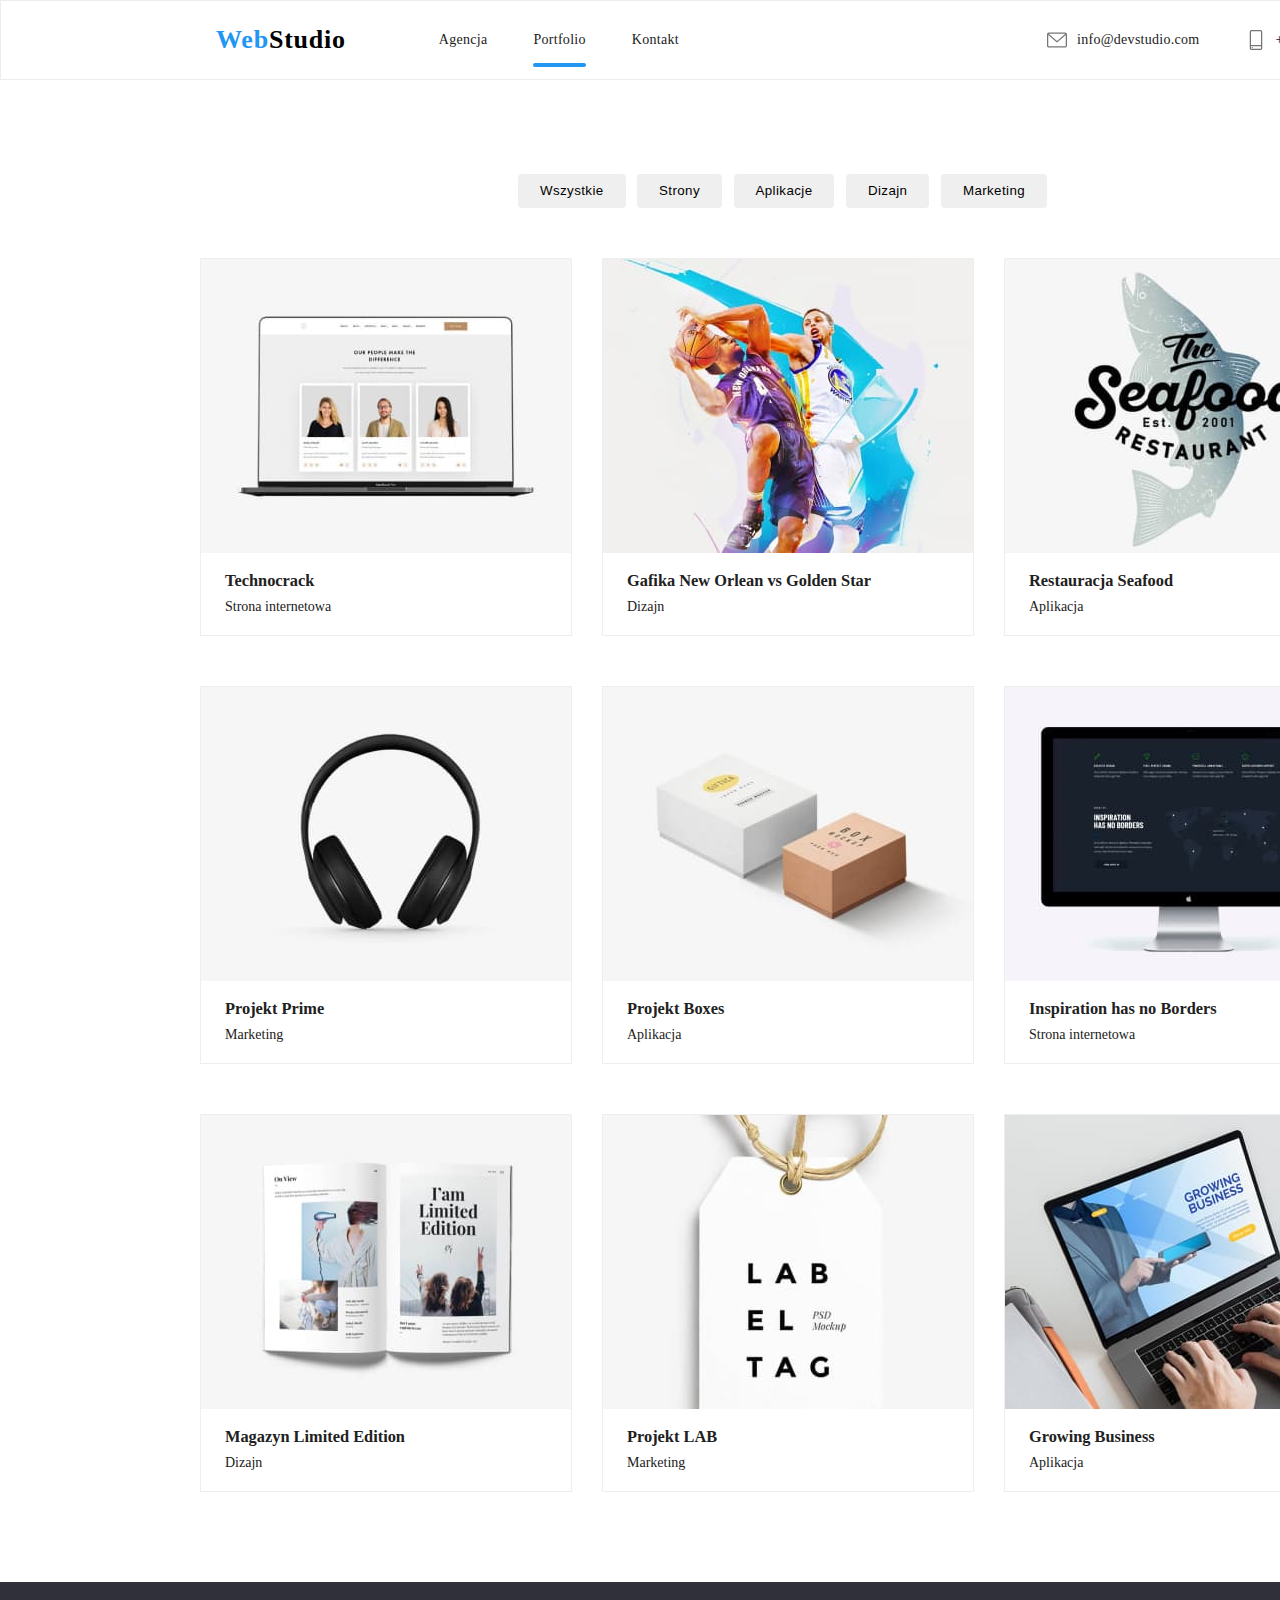
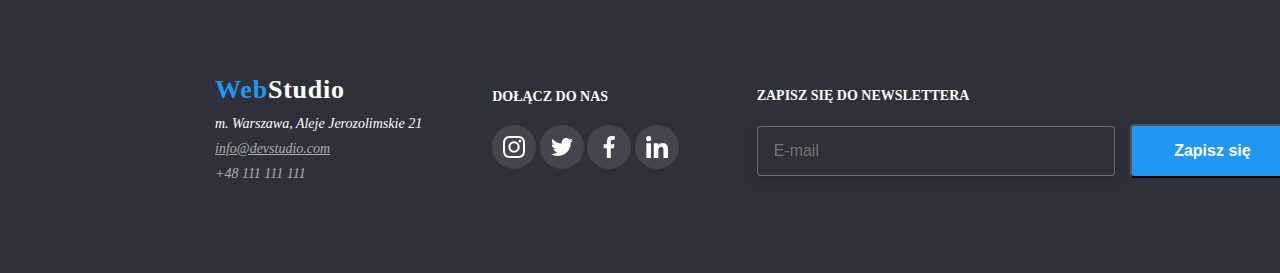
==== portfolio.html @ 3fdc0fa0 "first commit" ====
<!DOCTYPE html>
<html lang="pl">
  <head>
    <meta charset="UTF-8" />
    <meta http-equiv="X-UA-Compatible" content="IE=edge" />
    <meta name="vievport" content="width=device-width, initial-scale=1.0" />
    <title>Studio</title>
    <link rel="preconnect" href="https://fonts.googleapis.com" />
    <link rel="preconnect" href="https://fonts.gstatic.com" crossorigin />
    <link
      href="https://fonts.googleapis.com/css2?family=Raleway:wght@700&family=Roboto:wght@400;500;700;900&display=swap"
      rel="stylesheet"
    />
    <link
      rel="stylesheet"
      href="https://cdnjs.cloudflare.com/ajax/libs/modern-normalize/1.1.0/modern-normalize.min.css"
      integrity="sha512-wpPYUAdjBVSE4KJnH1VR1HeZfpl1ub8YT/NKx4PuQ5NmX2tKuGu6U/JRp5y+Y8XG2tV+wKQpNHVUX03MfMFn9Q=="
      crossorigin="anonymous"
      referrerpolicy="no-referrer"
    />
    <link rel="stylesheet" href="css/styles.css" />
  </head>

  <body>
    <header>
      <div class="navbar">
        <div class="logo-nav">
          <div class="logo-box">
            <a href="./index.html" class="top-brand-link"
              ><span class="brand-color">Web</span>Studio</a
            >
          </div>

          <nav class="nav-link-box">
            <a class="top-link" href="./index.html">Agencja</a>
            <a class="top-link active" href="./portfolio.html">Portfolio</a>
            <a class="top-link" href="./kontakt">Kontakt</a>
          </nav>
        </div>
        <div class="contact-link-box">
          <div class="container">
            <a class="top-link" href="mailto:info@devstudio.com">
              <svg class="icon-contact-link">
                <use href="./images/svg/icons.svg#icon-envelope"></use>
              </svg>
              info@devstudio.com</a
            >
          </div>
          <div>
            <a class="top-link" href="tel:0048111111111">
              <svg class="icon-contact-link">
                <use href="./images/svg/icons.svg#icon-smartphone"></use>
              </svg>
              +48 111 111 111</a
            >
          </div>
        </div>
      </div>
    </header>

    <main>
      <section class="container">
        <div class="projects-box">
          <ul class="portfolio-page-buttons">
            <li><button class="filter-btn" type="button">Wszystkie</button></li>
            <li><button class="filter-btn" type="button">Strony</button></li>
            <li><button class="filter-btn" type="button">Aplikacje</button></li>
            <li><button class="filter-btn" type="button">Dizajn</button></li>
            <li><button class="filter-btn" type="button">Marketing</button></li>
          </ul>

          <div class="line-of-projects">
            <div class="project-block">
              <img
                alt="picture-of-a-laptop"
                width="370"
                height="294"
                src="images/portfolio/img(1).jpg"
              />
              <div class="comment">
                <h3 style="padding-left: 24px">Technocrack</h3>
                <p class="pbt">Strona internetowa</p>
              </div>
              <div class="overlay">
                <p>
                  Technocrack jest popularną platformą wykorzystywaną do
                  rozpowszechniania koronawirusa. Firmy wykorzystują tę
                  platformę do celów szpiegowskich i ataków na niezabezpieczone
                  serwery konkurencji
                </p>
              </div>
            </div>

            <div class="project-block">
              <img
                alt="picture-of-a-basketball-players"
                width="370"
                height="294"
                src="images/portfolio/img(2).jpg"
              />
              <div class="comment">
                <h3 style="padding-left: 24px">
                  Gafika New Orlean vs Golden Star
                </h3>
                <p class="pbt">Dizajn</p>
              </div>
              <div class="overlay">
                <p>
                  Technocrack jest popularną platformą wykorzystywaną do
                  rozpowszechniania koronawirusa. Firmy wykorzystują tę
                  platformę do celów szpiegowskich i ataków na niezabezpieczone
                  serwery konkurencji
                </p>
              </div>
            </div>

            <div class="project-block">
              <img
                alt="logo-of-the-seafood-restaurant"
                width="370"
                height="294"
                src="images/portfolio/img(3).jpg"
              />
              <div class="comment">
                <h3 style="padding-left: 24px">Restauracja Seafood</h3>
                <p class="pbt">Aplikacja</p>
              </div>

              <div class="overlay">
                <p>
                  Technocrack jest popularną platformą wykorzystywaną do
                  rozpowszechniania koronawirusa. Firmy wykorzystują tę
                  platformę do celów szpiegowskich i ataków na niezabezpieczone
                  serwery konkurencji
                </p>
              </div>
            </div>
          </div>

          <div class="line-of-projects">
            <div class="project-block">
              <img
                alt="black-headphones"
                width="370"
                height="294"
                src="images/portfolio/img(4).jpg"
              />
              <div class="comment">
                <h3 style="padding-left: 24px">Projekt Prime</h3>
                <p class="pbt">Marketing</p>
              </div>

              <div class="overlay">
                <p>
                  Technocrack jest popularną platformą wykorzystywaną do
                  rozpowszechniania koronawirusa. Firmy wykorzystują tę
                  platformę do celów szpiegowskich i ataków na niezabezpieczone
                  serwery konkurencji
                </p>
              </div>
            </div>

            <div class="project-block">
              <img
                alt="two-boxes"
                width="370"
                height="294"
                src="images/portfolio/img(5).jpg"
              />
              <div class="comment">
                <h3 style="padding-left: 24px">Projekt Boxes</h3>
                <p class="pbt">Aplikacja</p>
              </div>

              <div class="overlay">
                <p>
                  Technocrack jest popularną platformą wykorzystywaną do
                  rozpowszechniania koronawirusa. Firmy wykorzystują tę
                  platformę do celów szpiegowskich i ataków na niezabezpieczone
                  serwery konkurencji
                </p>
              </div>
            </div>

            <div class="project-block">
              <img
                alt="Apple-monitor"
                width="370"
                height="294"
                src="images/portfolio/img(6).jpg"
              />
              <div class="comment">
                <h3 style="padding-left: 24px">Inspiration has no Borders</h3>
                <p class="pbt">Strona internetowa</p>
              </div>

              <div class="overlay">
                <p>
                  Technocrack jest popularną platformą wykorzystywaną do
                  rozpowszechniania koronawirusa. Firmy wykorzystują tę
                  platformę do celów szpiegowskich i ataków na niezabezpieczone
                  serwery konkurencji
                </p>
              </div>
            </div>
          </div>

          <div class="line-of-projects">
            <div class="project-block">
              <img
                alt="opened-book"
                width="370"
                height="294"
                src="images/portfolio/img(7).jpg"
              />
              <div class="comment">
                <h3 style="padding-left: 24px">Magazyn Limited Edition</h3>
                <p class="pbt">Dizajn</p>
              </div>
              <div class="overlay">
                <p>
                  Technocrack jest popularną platformą wykorzystywaną do
                  rozpowszechniania koronawirusa. Firmy wykorzystują tę
                  platformę do celów szpiegowskich i ataków na niezabezpieczone
                  serwery konkurencji
                </p>
              </div>
            </div>
            <div class="project-block">
              <img
                alt="two-boxes"
                width="370"
                height="294"
                src="images/portfolio/img(8).jpg"
              />
              <div class="comment">
                <h3 style="padding-left: 24px">Projekt LAB</h3>
                <p class="pbt">Marketing</p>
              </div>
              <div class="overlay">
                <p>
                  Technocrack jest popularną platformą wykorzystywaną do
                  rozpowszechniania koronawirusa. Firmy wykorzystują tę
                  platformę do celów szpiegowskich i ataków na niezabezpieczone
                  serwery konkurencji
                </p>
              </div>
            </div>
            <div class="project-block">
              <img
                alt="Apple-monitor"
                width="370"
                height="294"
                src="images/portfolio/img(9).jpg"
              />
              <div class="comment">
                <h3 style="padding-left: 24px">Growing Business</h3>
                <p class="pbt">Aplikacja</p>
              </div>
              <div class="overlay">
                <p>
                  Technocrack jest popularną platformą wykorzystywaną do
                  rozpowszechniania koronawirusa. Firmy wykorzystują tę
                  platformę do celów szpiegowskich i ataków na niezabezpieczone
                  serwery konkurencji
                </p>
              </div>
            </div>
          </div>
        </div>
      </section>
    </main>

    <footer class="little-black-box">
      <div class="bottom-things">
        <a href="./index.html" class="bottom-brand-link"
          ><span class="brand-color">Web</span>Studio</a
        >
        <address>
          <p style="color: #ffffff">m. Warszawa, Aleje Jerozolimskie 21</p>
          <p>
            <a
              class="bottom-link"
              style="text-decoration: underline"
              href="mailto:info@devstudio.com"
              >info@devstudio.com</a
            >
          </p>
          <p>
            <a class="bottom-link" href="tel:0048111111111">+48 111 111 111</a>
          </p>
        </address>
      </div>
      <div class="join-us">
        <h4 class="join-us-title">dołącz do nas</h4>
        <ul>
          <li>
            <div class="icon-social-media-footer">
              <svg class="svg-social-media" height="44px" width="44px">
                <use href="./images/svg/icons.svg#icon-instagram-2"></use>
              </svg>
            </div>
          </li>
          <li>
            <div class="icon-social-media-footer">
              <svg class="svg-social-media" height="44px" width="44px">
                <use href="./images/svg/icons.svg#icon-twitter-1"></use>
              </svg>
            </div>
          </li>
          <li>
            <div class="icon-social-media-footer">
              <svg class="svg-social-media" height="44px" width="44px">
                <use href="./images/svg/icons.svg#icon-facebook-1"></use>
              </svg>
            </div>
          </li>

          <li>
            <div class="icon-social-media-footer">
              <svg class="svg-social-media" height="44px" width="44px">
                <use href="./images/svg/icons.svg#icon-linkedin-1"></use>
              </svg>
            </div>
          </li>
        </ul>
      </div>

      <div class="newsletter">
        <p><b>zapisz się do newslettera</b></p>
        <form name="sign-to-newsletter" autocomplete="on" novalidate>
          <label>
            <input
              class="newsletter-email"
              type="email"
              name="email"
              placeholder="E-mail"
            />
          </label>
          <button type="submit" class="newsletter-button">
            <b>Zapisz się</b>
            <svg class="icon-send" height="24px" width="24px">
              <use href="./images/svg/hw6-icons.svg#icon-send-icon"></use>
            </svg>
          </button>
        </form>
      </div>
    </footer>
  </body>
</html>
---- css/styles.css ----
:root {
  --main-font-color: #212121;
  --secondary-font-color: #757575;
  --brand-color: #2196f3;
  --logo-black-font-color: #000000;
  --logo-white-font-color: #ffffff;
  --black-box-color: #2f303a;
  --our-crew-background: #f5f4fa;
  --focus-color: palevioletred;
  --footer-contact-link-color: #ffffff99;
  --navbar-border-color: #ececec;
  --icon-color: #afb1b8;
}

* {
  box-sizing: border-box;
  margin: 0px;
  padding: 0px;
}

body {
  color: var(--main-font-color);

  font-size: 14px;
  line-height: 16px;
  min-height: 100%;
  width: 1600px;
  margin: 0 auto;
}

.container {
  margin: 0px auto;
  max-width: 1200px;
}

ul {
  list-style-type: none;
}

h1 {
  text-transform: uppercase;
  letter-spacing: 0.06em;
  text-align: center;
  font-weight: 900;
  font-size: 44px;
  line-height: 1.75em;
  color: var(--logo-white-font-color);
}

h2 {
  text-align: center;
  font-size: 36px;
  padding-top: 94px;
  padding-bottom: 50px;
  margin: 0px;
}
h3 {
  text-align: left;
  padding-bottom: 10px;
  text-decoration: solid;
  padding-top: 20px;
}
h4 {
  margin-top: 30px;
  margin-bottom: 10px;
  text-decoration: solid;
}

/*navbar and links start*/

.navbar {
  display: flex;
  flex-direction: row;
  justify-content: space-between;

  align-items: center;
  height: 80px;
  border: 1px solid var(--navbar-border-color);
  margin: 0;
}

.contact-link-box {
  display: flex;
  padding: 0px 227px;
  column-gap: 46px;
  font-weight: 500;
  letter-spacing: 0.02em;
}
.contact-link-box a {
  display: flex;
  align-items: center;
  color: var(--main-font-color);
}
.icon-contact-link {
  display: inline-flex;
  flex-direction: row;
  margin-right: 10px;
  height: 30px;
  width: 20px;
}

.nav-link-box {
  display: flex;
  flex-direction: row;
  align-items: flex-end;
  column-gap: 46px;
  font-weight: 500;
  letter-spacing: 0.02em;
  margin: 0;
  padding-left: 93px;
}

.nav-link-box > .active::after {
  position: absolute;
  content: "";
  display: block;
  width: 53px;
  height: 4px;
  border-radius: 4px;
  background-color: var(--brand-color);
  margin-top: 31px;
  margin-bottom: 0;
}

.nav-link-box a {
  color: var(--main-font-color);
}

.top-brand-link {
  font-weight: 700;
  font-size: 26px;
  line-height: 2em;
  letter-spacing: 0.03em;
  color: var(--logo-black-font-color);
}
.bottom-brand-link {
  text-decoration: none;
  font-weight: 700;
  font-size: 26px;
  line-height: 2em;
  letter-spacing: 0.03em;
  color: var(--logo-white-font-color);
}

.top-link {
  text-decoration: none;

  transition-property: color;
  transition-duration: 250ms;
  transition-timing-function: cubic-bezier(0.4, 0, 0.2, 1);
  transition-delay: 0;
}
a.top-link:hover {
  color: var(--brand-color);
}
a.top-link:hover .icon-contact-link {
  color: var(--brand-color);
  --color5: var(--brand-color);
  --color2: var(--brand-color);
}
a.top-link:active {
  color: var(--brand-color);
}
a.top-link:focus {
  color: var(--focus-color);
}

.brand-color {
  color: var(--brand-color);
}

.logo-box a {
  display: flex;
  align-items: center;
  text-decoration: none;
  padding-left: 215px;
}

.logo-nav {
  display: flex;
  flex-direction: row;
  align-items: center;
}

.navbar .nav-link-box a {
  display: flex;
  flex-direction: row;
  text-decoration: none;
}

/*navbar and links end*/

/*logo start*/

/*Main start */

.big-black-box {
  display: flex;
  flex-direction: column;
  align-items: center;
  margin: 0 auto;
  background: var(--black-box-color);
  padding: 200px 452px 200px 452px;
  row-gap: 40px;

  background-image: linear-gradient(
      to bottom,
      rgba(47, 48, 58, 0.4),
      rgba(47, 48, 58, 0.4)
    ),
    url("../images/main-page/backgroud-picture.jpg");
  background-repeat: no-repeat;
  background-position: center;
  background-size: cover;
  width: 100%;
}

.bigest-text {
  display: flex;
  justify-content: center;

  flex-wrap: wrap-reverse;
}

.studio-button {
  padding: 10px 41px 10px 42px;
  letter-spacing: 0.06em;
  border-radius: 4px;
  border: none;
  font-size: 16px;
  line-height: 1.87em;
  background-color: var(--brand-color);
  color: var(--logo-white-font-color);
  cursor: pointer;
}

/*button end*/

/*our-strengths start*/

.our-strengths {
  display: flex;
  flex-direction: column;
  padding: 94px 215px 94px 215px;
  padding-bottom: 0px;
  margin: 0 auto;
  line-height: 1.5em;
  letter-spacing: 0.03em;
  text-decoration: none;
  color: var(--secondary-font-color);
}

.list-of-rectangles {
  display: flex;
  padding: 0px;
  justify-content: space-around;
  align-items: center;
  column-gap: 30px;
}
.rectangle-1 {
  height: 120px;
  width: 270px;
  background-color: var(--our-crew-background);
  display: flex;
  justify-content: center;
  align-items: center;
}
.rectangle-2 {
  height: 120px;
  width: 270px;
  background-color: var(--our-crew-background);
  display: flex;
  justify-content: center;
  align-items: center;
}
.rectangle-3 {
  height: 120px;
  width: 270px;
  background-color: var(--our-crew-background);
  display: flex;
  justify-content: center;
  align-items: center;
}
.rectangle-4 {
  height: 120px;
  width: 270px;
  background-color: var(--our-crew-background);
  display: flex;
  justify-content: center;
  align-items: center;
}

.icon-our-strengths {
  display: inline-flex;
  flex-direction: row;
  justify-content: center;
  align-items: center;
  height: 70px;
  width: 70px;
}

.notes {
  display: inline-block;
}
.list-of-notes {
  display: flex;
  justify-content: center;
  column-gap: 30px;
  padding-left: 0;
}

/*our-strengths start*/

/*workscope start*/

.workscope {
  display: flex;
  flex-direction: column;
  width: 1200px;
  margin: 0 auto;
}
.list-of-activities {
  display: flex;
  flex-direction: row;
  column-gap: 30px;
  padding-bottom: 94px;
}

.computer-aplications {
  display: flex;
  flex-direction: column;
  justify-content: flex-end;
  width: 370px;
  height: 294px;
  background-image: url("../images/main-page/n1.jpg");
  background-repeat: no-repeat;
  background-position: center;
  background-size: cover;
  width: 100%;
}

.mobile-aplications {
  display: flex;
  flex-direction: column;
  justify-content: flex-end;
  width: 370px;
  height: 294px;
  background-image: url("../images/main-page/n2.jpg");
  background-repeat: no-repeat;
  background-position: center;
  background-size: cover;
  width: 100%;
}

.graphic-solutions {
  display: flex;
  flex-direction: column;
  justify-content: flex-end;
  width: 370px;
  height: 294px;
  background-image: url("../images/main-page/n3.jpg");
  background-repeat: no-repeat;
  background-position: center;
  background-size: cover;
  width: 100%;
}

.gradient {
  display: flex;
  flex-direction: row;
  justify-content: center;
  align-items: center;
  width: 100%;
  height: 70px;
  color: var(--logo-white-font-color);
  background-image: linear-gradient(
    to bottom,
    rgba(47, 48, 58, 0.8),
    rgba(47, 48, 58, 0.8)
  );
}
.gradient > p {
  display: flex;
  flex-direction: row;
  align-items: center;
  text-transform: uppercase;
}

/*workscope end*/

/*our strengths and workscope end*/

/*our-crew start*/

.our-crew {
  display: flex;
  flex-direction: column;
  justify-content: center;
  align-items: center;
  margin: 0 auto;
  background: var(--our-crew-background);
}
.our-crew li {
  display: inline-flex;
  list-style: none;
  align-items: center;
}

.list-of-our-crew {
  display: flex;
  flex-direction: row;
}
.oc {
  text-align: center;
  margin: 15px;
  margin-bottom: 94px;
  font-size: 16px;
  line-height: 1.37em;
  letter-spacing: 0.03em;
  background: var(--logo-white-font-color);
  box-shadow: 0px 1px 3px rgba(0, 0, 0, 0.12), 0px 1px 1px rgba(0, 0, 0, 0.14),
    0px 2px 1px rgba(0, 0, 0, 0.2);
  border-radius: 0px 0px 4px 4px;
}
.oct {
  margin-bottom: 30px;
}

.icon-social-media-crew {
  display: flex;
  align-items: center;
  cursor: pointer;
  border-radius: 50%;

  transition-property: background-color, --color1, --color3;
  transition-duration: 250ms;
  transition-timing-function: cubic-bezier(0.4, 0, 0.2, 1);
  transition-delay: 0;
}
.icon-social-media-crew:hover {
  background-color: var(--brand-color);
  --color3: var(--logo-white-font-color);
  --color1: var(--logo-white-font-color);
}

/*our-crew end*/

/*Our customers start*/

.our-customers {
  padding-bottom: 94px;
}
.customers-logos {
  display: flex;
  flex-direction: row;
  justify-content: center;
  align-items: center;
  column-gap: 30px;
}

.icon-our-customers {
  display: inline-flex;
  flex-wrap: wrap;

  border: 1px solid;
  border-radius: 4px;
  cursor: pointer;
  border-color: var(--icon-color);
  fill: var(--icon-color);

  transition-property: fill, border-color, --color1, --color2;
  transition-duration: 250ms;
  transition-timing-function: cubic-bezier(0.4, 0, 0.2, 1);
  transition-delay: 0;
}

.icon-our-customers:hover {
  fill: var(--brand-color);
  border-color: var(--brand-color);
  --color1: var(--brand-color);
  --color2: var(--brand-color);
}

/*Our customers end*/

/*footer start*/

.little-black-box {
  display: flex;
  flex-direction: row;
  justify-content: start;
  align-items: center;
  text-decoration: none;
  background: var(--black-box-color);
}
.bottom-things {
  display: flex;
  flex-direction: column;
  padding: 60px 60px;
  padding-left: 215px;
  padding-right: 70px;
}
.bottom-things p {
  padding-bottom: 9px;
}

.join-us {
  display: flex;
  flex-direction: column;
  align-items: flex-start;
  padding-top: 72px;
  padding-bottom: 100px;
  color: var(--logo-white-font-color);
  text-transform: uppercase;
}
.join-us li {
  display: inline-flex;
  flex-direction: row;
}
.join-us-title {
  padding-top: 35px;
  padding-bottom: 20px;
  margin: 0;
}
.svg-social-media {
  padding: 11px;
}

.icon-social-media-footer {
  display: flex;
  align-items: center;
  cursor: pointer;
  border-radius: 50%;
  --color1: var(--logo-white-font-color);
  --color3: var(--logo-white-font-color);
  background-color: rgba(255, 255, 255, 0.1);

  transition-property: background-color;
  transition-duration: 250ms;
  transition-timing-function: cubic-bezier(0.4, 0, 0.2, 1);
  transition-delay: 0;
}
.icon-social-media-footer:hover {
  background-color: var(--brand-color);
}

.newsletter {
  display: flex;
  flex-direction: column;
  padding-top: 72px;
  padding-bottom: 60px;
  padding-left: 78px;
  background-color: var(--black-box-color);
}

.newsletter > p {
  text-transform: uppercase;
  padding-bottom: 20px;

  color: var(--logo-white-font-color);
}

.newsletter-email {
  display: inline;
  background-color: var(--black-box-color);
  border: 1px solid rgba(255, 255, 255, 0.3);
  border-radius: 4px;
  height: 50px;
  padding-left: 16px;
  margin-right: 12px;
  width: 358px;
  font-size: 16px;
  filter: drop-shadow(0px 4px 4px rgba(0, 0, 0, 0.15));

  transition-property: border-color;
  transition-duration: 250ms;
  transition-timing-function: cubic-bezier(0.4, 0, 0.2, 1);
  transition-delay: 0;
}
.newsletter-email:hover {
  border-color: var(--brand-color);
}

.newsletter-button {
  display: inline-flex;
  align-items: center;
  justify-content: center;
  padding-left: 42px;
  background-color: var(--brand-color);
  color: var(--logo-white-font-color);
  border-radius: 4px;
  font-size: 16px;

  transition-property: box-shadow;
  transition-duration: 250ms;
  transition-timing-function: cubic-bezier(0.4, 0, 0.2, 1);
  transition-delay: 0;
}
.newsletter-button:hover {
  box-shadow: 0px 4px 4px rgba(0, 0, 0, 0.15);
  cursor: pointer;
}

.icon-send {
  margin: 13px 28px 13px 24px;
  fill: var(--logo-white-font-color);
}

a.bottom-link {
  color: var(--footer-contact-link-color);
  text-decoration: none;

  transition-property: color;
  transition-duration: 250ms;
  transition-timing-function: cubic-bezier(0.4, 0, 0.2, 1);
  transition-delay: 0;
}
a.bottom-link:hover {
  color: var(--brand-color);
}
a.bottom-link:active {
  color: var(--brand-color);
}
a.bottom-link:focus {
  color: var(--focus-color);
}

/*-------------------------------------------------------------------*/
/*only portfolio styles start*/
/*-------------------------------------------------------------------*/

/*buttons start*/

/*buttons end*/

/*projects start*/

.projects-box {
  display: flex;
  flex-direction: column;
  padding-bottom: 40px;
}
.line-of-projects {
  display: flex;
  flex-direction: row;
  column-gap: 30px;
}
.project-block {
  display: flex;
  flex-direction: column;
  align-items: flex-start;
  margin-bottom: 50px;
  border: 1px solid #eeeeee;
  position: relative;
  overflow: hidden;
  cursor: pointer;

  transition-property: transform, background-color;
  transition-duration: 250ms;
  transition-timing-function: cubic-bezier(0.4, 0, 0.2, 1);
  transition-delay: 0;
}
.project-block:hover {
  box-shadow: 0px 1px 1px rgba(0, 0, 0, 0.12), 0px 4px 4px rgba(0, 0, 0, 0.06),
    1px 4px 6px rgba(0, 0, 0, 0.16);
}

.project-block:hover .overlay {
  transform: translateY(0);
  background-color: rgba(33, 150, 243, 0.9);
}

.comment {
  width: 100%;
  height: 100%;
  z-index: 4;
  background-color: var(--logo-white-font-color);
}

.overlay {
  position: absolute;
  top: 0;
  left: 0;
  width: 100%;
  height: 100%;
  z-index: 1;

  transition-property: transform, background-color;
  transition-duration: 250ms;
  transition-timing-function: cubic-bezier(0.4, 0, 0.2, 1);
  transition-delay: 0;

  transform: translateY(100%);
}
.overlay > p {
  padding: 10px;
  font-size: 18px;
  color: var(--logo-white-font-color);
  letter-spacing: 0.03em;
  line-height: 28px;
}

.pbt {
  margin-bottom: 20px;
  padding-left: 24px;
}

.portfolio-page-buttons {
  padding-left: 310px;
}

.portfolio-page-buttons li {
  display: inline-block;
  padding-top: 94px;
  padding-bottom: 50px;
  padding-left: 8px;
  border: none;
  text-decoration: none;
  color: var(--logo-white-font-color);

  transition-property: background-color, color, border-color, box-shadow;
  transition-duration: 250ms;
  transition-timing-function: cubic-bezier(0.4, 0, 0.2, 1);
  transition-delay: 0;
}
.portfolio-page-buttons li :hover {
  background-color: var(--brand-color);
  color: var(--logo-white-font-color);
  border-color: var(--brand-color);
  border: 0px;
  box-shadow: 0px 3px 1px rgba(0, 0, 0, 0.1), 0px 1px 2px rgba(0, 0, 0, 0.08),
    0px 2px 2px rgba(0, 0, 0, 0.12);
}

.filter-btn {
  padding: 6px 22px 6px 22px;
  border: none;
  border-radius: 4px;
  text-align: center;
  line-height: 1.62em;
  letter-spacing: 0.03em;
  cursor: pointer;
}

/*projects end*/

/*-------------------------------------------------------------------*/

/* modal window start*/

.backdrop {
  position: fixed;
  left: 0;
  top: 0;
  width: 100%;
  height: 100%;
  background-color: rgba(0, 0, 0, 0.1);
}

.modal {
  position: absolute;
  top: 50%;
  left: 50%;
  transform: translate(-50%, -50%);
  width: 528px;
  min-height: 581px;

  border-radius: 4px;
  background-color: var(--logo-white-font-color);

  transition-property: box-shadow;
  transition-duration: 250ms;
  transition-timing-function: cubic-bezier(0.4, 0, 0.2, 1);
  transition-delay: 0;
}
.modal:hover {
  box-shadow: 0px 1px 3px rgba(0, 0, 0, 0.12), 0px 1px 1px rgba(0, 0, 0, 0.14),
    0px 2px 1px rgba(0, 0, 0, 0.2);
}

.close-button {
  position: absolute;
  top: 8px;
  right: 8px;
  width: 30px;
  height: 30px;
  background-color: #fff;
  fill: #000000;
  border: 1px solid rgba(0, 0, 0, 0.1);
  border-radius: 50%;
  cursor: pointer;
}

.is-hidden {
  opacity: 0;
  visibility: hidden;
  pointer-events: none;
  transform: translateX(-50%) translateY(-50%) scale(0) rotate(0deg)
    skew(40deg, 40deg);
}

.form {
  display: flex;
  flex-direction: column;
  padding-left: 40px;
}

.form-title {
  display: flex;
  align-items: center;
  justify-content: center;
  padding: 40px 40px 30px 40px;
  font-size: 20px;
  line-height: 23px;
}

.type-rubric {
  display: flex;
  flex-direction: column;
}
.type-rubric > p {
  padding-left: 40px;
  padding-bottom: 4px;
  font-size: 12px;
  line-height: 14px;
  letter-spacing: 0.01em;

  color: #757575;
}

.type-box {
  display: flex;
  flex-direction: row;
  align-items: center;
  padding-left: 15px;
  width: 448px;
  height: 40px;
  border: 1px solid rgba(33, 33, 33, 0.2);
  border-radius: 4px;
  margin-left: 40px;
  margin-bottom: 28px;

  transition-property: border-color, fill;
  transition-duration: 250ms;
  transition-timing-function: cubic-bezier(0.4, 0, 0.2, 1);
  transition-delay: 0;
}
.type-box:hover {
  border-color: var(--brand-color);
  fill: var(--brand-color);
}

.type-row {
  display: inline-flex;
  cursor: text;
  width: 100%;
  height: 100%;
  border: none;

  transition-property: border-color;
  transition-duration: 250ms;
  transition-timing-function: cubic-bezier(0.4, 0, 0.2, 1);
  transition-delay: 0;
}
.type-row :hover {
  border-color: var(--logo-white-font-color);
}
.type-row :focus {
  border-color: var(--logo-white-font-color);
}

.typ-icon {
  display: inline-flex;
  border: none;
  margin-right: 15px;
}

textarea {
  resize: none;
  height: 120px;
  width: 448px;
  padding: 12px 16px 12px 16px;
  border: 1px solid rgba(33, 33, 33, 0.2);
  border-radius: 4px;

  transition-property: border-color;
  transition-duration: 250ms;
  transition-timing-function: cubic-bezier(0.4, 0, 0.2, 1);
  transition-delay: 0;
}
textarea:hover {
  border-color: var(--brand-color);
}


.comment-box {
  display: flex;
  flex-direction: row;
  align-items: center;
  justify-content: flex-start;
  margin-left: 40px;
}

.comment-rubric {
  display: flex;
  flex-direction: column;
}

.comment-rubric > p {
  padding-left: 40px;
  padding-bottom: 4px;
  font-size: 12px;
  line-height: 14px;
  letter-spacing: 0.01em;
  color: var(--secondary-font-color);
}

.check-sign {
  position: absolute;
  top: 0;
  left: 0;
  width: 16px;
  height: 15px;
  visibility: hidden;
}

.checkbox {
  position: absolute;
  display: block;
  opacity: 0;
  cursor: pointer;
  height: 0;
  width: 0;
}

.checkbox-frame {
  position: absolute;
  display: block;
  border: 1px solid #212121;
  border-radius: 2px;
  height: 17px;
  width: 18px;
}

.checkbox:checked ~ .check-sign {
  background-color: var(--brand-color);
  fill: var(--logo-white-font-color);
  visibility: visible;
}

.law-rules {
  display: block;
  position: relative;
  cursor: pointer;
  margin-top: 25px;
  margin-left: 54px;
  margin-right: 7px;
}

.text-field {
  padding-left: 20px;
}

.law-rules > p :not(a.law-link) {
  color: var(--secondary-font-color);
}

a.law-link {
  color: #2196f3;
  text-decoration: underline;
}

.form-send-button {
  border: none;
  padding: 10px 76px 10px 76px;
  margin: 30px 164px 40px 164px;
  background-color: var(--brand-color);
  color: var(--logo-white-font-color);
  border-radius: 4px;
  font-size: 16px;
  line-height: 30px;

  transition-property: box-shadow;
  transition-duration: 250ms;
  transition-timing-function: cubic-bezier(0.4, 0, 0.2, 1);
  transition-delay: 0;
}
.form-send-button:hover {
  box-shadow: 0px 4px 4px rgba(0, 0, 0, 0.15);
  cursor: pointer;
}
/* modal window end*/

/*-------------------------------------------------------------------*/
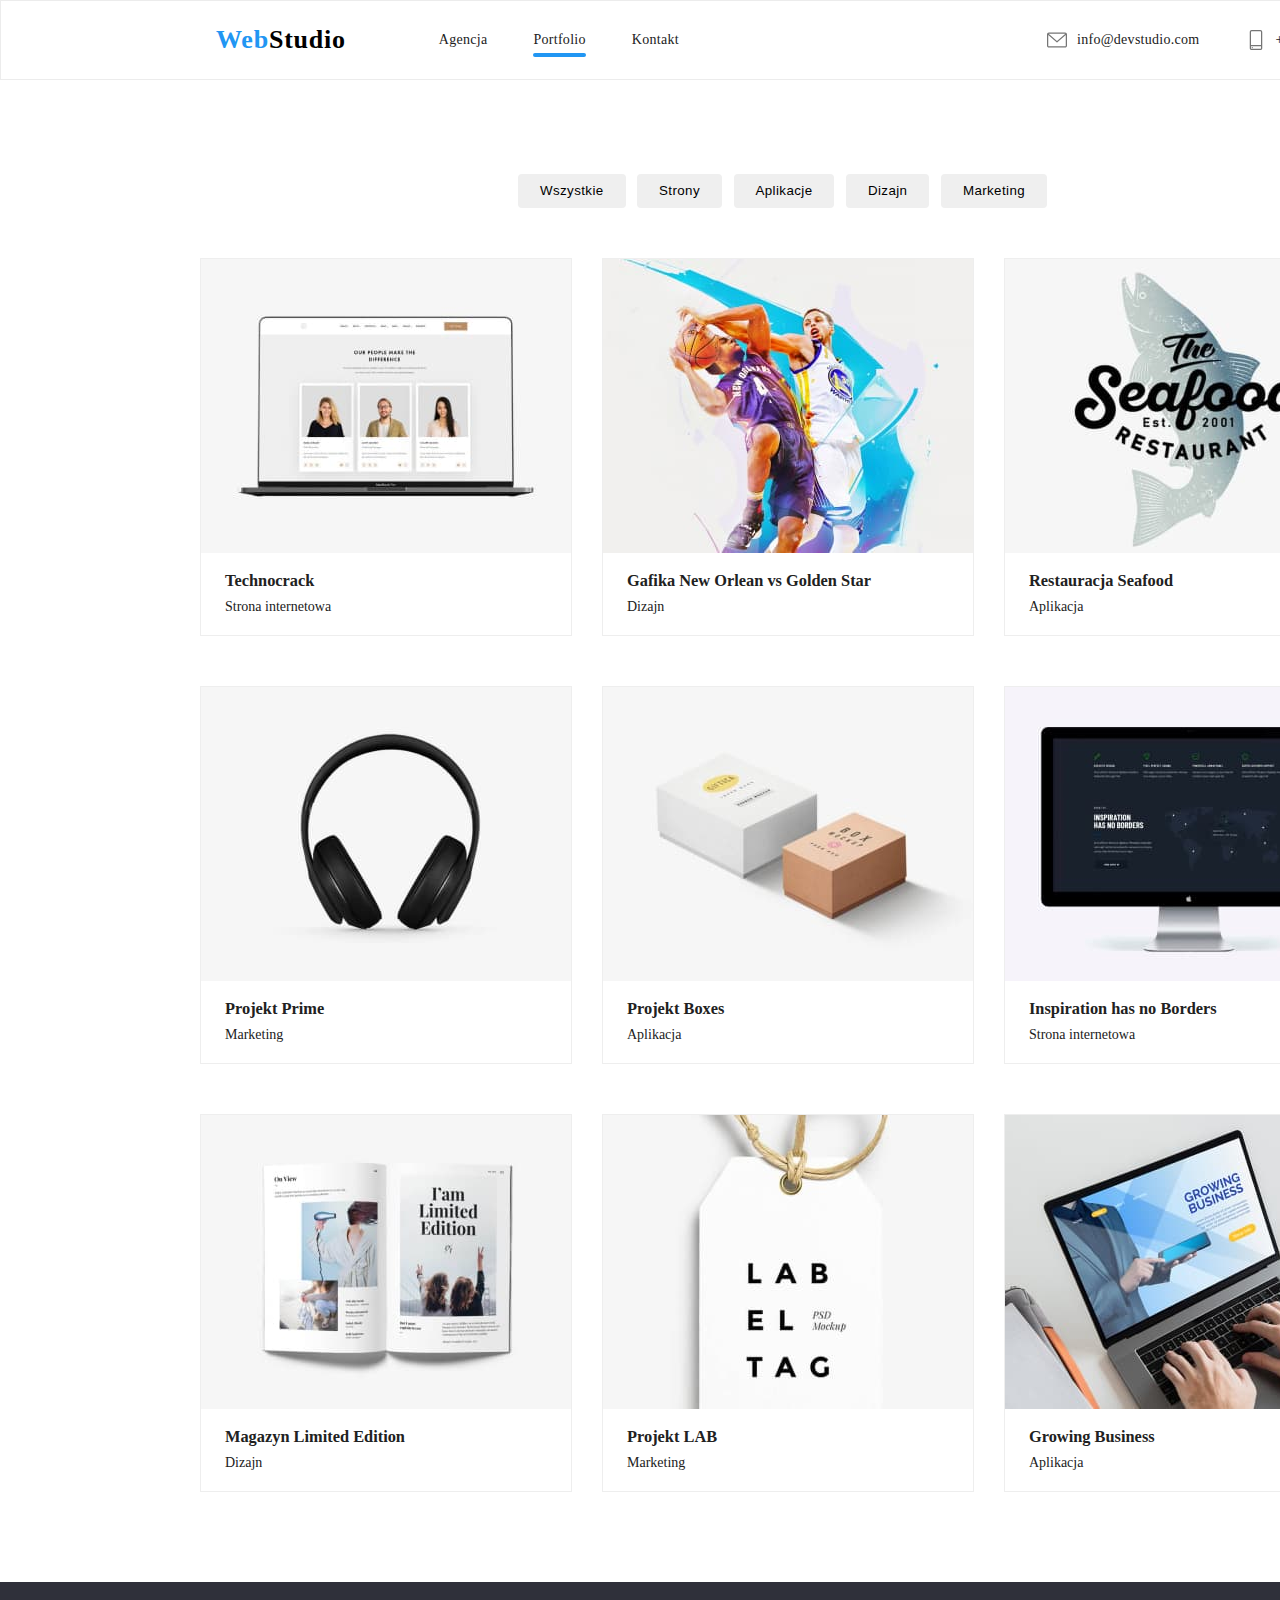
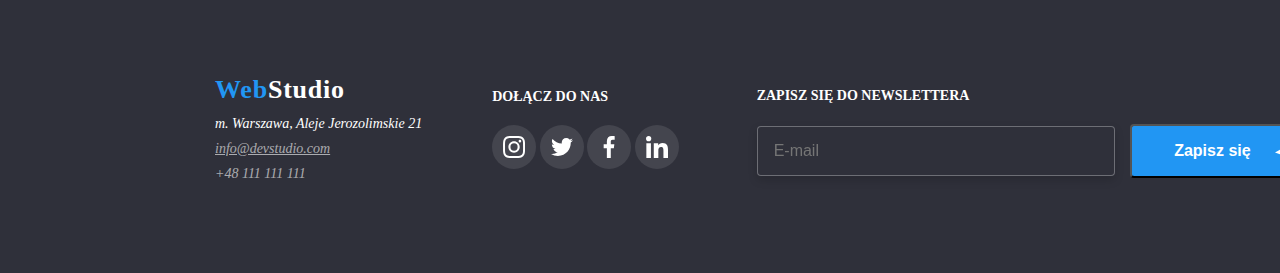
==== commit 996ebfbf: "hw7 BEM almost done" ====
--- a/portfolio.html
+++ b/portfolio.html
@@ -4,7 +4,7 @@
     <meta charset="UTF-8" />
     <meta http-equiv="X-UA-Compatible" content="IE=edge" />
     <meta name="vievport" content="width=device-width, initial-scale=1.0" />
-    <title>Studio</title>
+    <title>Portfolio</title>
     <link rel="preconnect" href="https://fonts.googleapis.com" />
     <link rel="preconnect" href="https://fonts.gstatic.com" crossorigin />
     <link
@@ -24,31 +24,31 @@
   <body>
     <header>
       <div class="navbar">
-        <div class="logo-nav">
-          <div class="logo-box">
-            <a href="./index.html" class="top-brand-link"
-              ><span class="brand-color">Web</span>Studio</a
+        <div class="navbar__box">
+          <div class="navbar__logo">
+            <a href="./index.html" class="navbar__logo-link"
+              ><span class="navbar__logo-color">Web</span>Studio</a
             >
           </div>
 
-          <nav class="nav-link-box">
-            <a class="top-link" href="./index.html">Agencja</a>
-            <a class="top-link active" href="./portfolio.html">Portfolio</a>
-            <a class="top-link" href="./kontakt">Kontakt</a>
+          <nav class="navbar__nav-links">
+            <a class="navbar__top-link" href="./index.html">Agencja</a>
+            <a class="navbar__top-link active" href="./portfolio.html">Portfolio</a>
+            <a class="navbar__top-link" href="./kontakt">Kontakt</a>
           </nav>
         </div>
-        <div class="contact-link-box">
-          <div class="container">
-            <a class="top-link" href="mailto:info@devstudio.com">
-              <svg class="icon-contact-link">
+        <div class="navbar__contact">
+          <div>
+            <a class="navbar__top-link" href="mailto:info@devstudio.com">
+              <svg class="navbar__icon-contact-link">
                 <use href="./images/svg/icons.svg#icon-envelope"></use>
               </svg>
               info@devstudio.com</a
             >
           </div>
           <div>
-            <a class="top-link" href="tel:0048111111111">
-              <svg class="icon-contact-link">
+            <a class="navbar__top-link" href="tel:0048111111111">
+              <svg class="navbar__icon-contact-link">
                 <use href="./images/svg/icons.svg#icon-smartphone"></use>
               </svg>
               +48 111 111 111</a
@@ -271,54 +271,54 @@
       </section>
     </main>
 
-    <footer class="little-black-box">
-      <div class="bottom-things">
-        <a href="./index.html" class="bottom-brand-link"
-          ><span class="brand-color">Web</span>Studio</a
+    <footer class="foot">
+      <div class="foot__bottom-things">
+        <a href="./index.html" class="foot__brand-link"
+          ><span class="navbar__logo-color">Web</span>Studio</a
         >
         <address>
           <p style="color: #ffffff">m. Warszawa, Aleje Jerozolimskie 21</p>
           <p>
             <a
-              class="bottom-link"
+              class="foot__bottom-link"
               style="text-decoration: underline"
               href="mailto:info@devstudio.com"
               >info@devstudio.com</a
             >
           </p>
           <p>
-            <a class="bottom-link" href="tel:0048111111111">+48 111 111 111</a>
+            <a class="foot__bottom-link" href="tel:0048111111111">+48 111 111 111</a>
           </p>
         </address>
       </div>
-      <div class="join-us">
-        <h4 class="join-us-title">dołącz do nas</h4>
+      <div class="foot__join-us">
+        <h4 class="foot__join-us-title">dołącz do nas</h4>
         <ul>
           <li>
-            <div class="icon-social-media-footer">
-              <svg class="svg-social-media" height="44px" width="44px">
+            <div class="foot__footer-icons">
+              <svg class="foot__svg-media" height="44px" width="44px">
                 <use href="./images/svg/icons.svg#icon-instagram-2"></use>
               </svg>
             </div>
           </li>
           <li>
-            <div class="icon-social-media-footer">
-              <svg class="svg-social-media" height="44px" width="44px">
+            <div class="foot__footer-icons">
+              <svg class="foot__svg-media" height="44px" width="44px">
                 <use href="./images/svg/icons.svg#icon-twitter-1"></use>
               </svg>
             </div>
           </li>
           <li>
-            <div class="icon-social-media-footer">
-              <svg class="svg-social-media" height="44px" width="44px">
+            <div class="foot__footer-icons">
+              <svg class="foot__svg-media" height="44px" width="44px">
                 <use href="./images/svg/icons.svg#icon-facebook-1"></use>
               </svg>
             </div>
           </li>
 
           <li>
-            <div class="icon-social-media-footer">
-              <svg class="svg-social-media" height="44px" width="44px">
+            <div class="foot__footer-icons">
+              <svg class="foot__svg-media" height="44px" width="44px">
                 <use href="./images/svg/icons.svg#icon-linkedin-1"></use>
               </svg>
             </div>
@@ -326,21 +326,21 @@
         </ul>
       </div>
 
-      <div class="newsletter">
+      <div class="foot__newsletter">
         <p><b>zapisz się do newslettera</b></p>
         <form name="sign-to-newsletter" autocomplete="on" novalidate>
           <label>
             <input
-              class="newsletter-email"
+              class="foot__newsletter-email"
               type="email"
               name="email"
               placeholder="E-mail"
             />
           </label>
-          <button type="submit" class="newsletter-button">
+          <button type="submit" class="foot__newsletter-button">
             <b>Zapisz się</b>
-            <svg class="icon-send" height="24px" width="24px">
-              <use href="./images/svg/hw6-icons.svg#icon-send-icon"></use>
+            <svg class="foot__icon-send" height="24px" width="24px">
+              <use href="./images/svg/icons.svg#icon-icon-send"></use>
             </svg>
           </button>
         </form>
--- a/css/styles.css
+++ b/css/styles.css
@@ -79,19 +79,19 @@
   margin: 0;
 }
 
-.contact-link-box {
+.navbar__contact {
   display: flex;
   padding: 0px 227px;
   column-gap: 46px;
   font-weight: 500;
   letter-spacing: 0.02em;
 }
-.contact-link-box a {
+.navbar__contact a {
   display: flex;
   align-items: center;
   color: var(--main-font-color);
 }
-.icon-contact-link {
+.navbar__icon-contact-link {
   display: inline-flex;
   flex-direction: row;
   margin-right: 10px;
@@ -99,7 +99,7 @@
   width: 20px;
 }
 
-.nav-link-box {
+.navbar__nav-links {
   display: flex;
   flex-direction: row;
   align-items: flex-end;
@@ -110,7 +110,7 @@
   padding-left: 93px;
 }
 
-.nav-link-box > .active::after {
+.navbar__nav-links > .active::after {
   position: absolute;
   content: "";
   display: block;
@@ -118,75 +118,65 @@
   height: 4px;
   border-radius: 4px;
   background-color: var(--brand-color);
-  margin-top: 31px;
+  margin-top: 5px;
   margin-bottom: 0;
 }
 
-.nav-link-box a {
+.navbar__nav-links a {
   color: var(--main-font-color);
 }
 
-.top-brand-link {
+/*top-brand-link*/
+.navbar__logo-link {
+  text-decoration: none;
   font-weight: 700;
   font-size: 26px;
   line-height: 2em;
   letter-spacing: 0.03em;
   color: var(--logo-black-font-color);
 }
-.bottom-brand-link {
+
+
+.navbar__top-link {
   text-decoration: none;
-  font-weight: 700;
-  font-size: 26px;
-  line-height: 2em;
-  letter-spacing: 0.03em;
-  color: var(--logo-white-font-color);
-}
-
-.top-link {
-  text-decoration: none;
 
   transition-property: color;
   transition-duration: 250ms;
   transition-timing-function: cubic-bezier(0.4, 0, 0.2, 1);
   transition-delay: 0;
 }
-a.top-link:hover {
+a.navbar__top-link:hover {
   color: var(--brand-color);
 }
-a.top-link:hover .icon-contact-link {
+a.navbar__top-link:hover .navbar__icon-contact-link {
   color: var(--brand-color);
   --color5: var(--brand-color);
   --color2: var(--brand-color);
 }
-a.top-link:active {
+a.navbar__top-link:active {
   color: var(--brand-color);
 }
-a.top-link:focus {
+a.navbar__top-link:focus {
   color: var(--focus-color);
 }
 
-.brand-color {
+.navbar__logo-color {
   color: var(--brand-color);
 }
 
-.logo-box a {
+.navbar__logo a {
   display: flex;
   align-items: center;
   text-decoration: none;
   padding-left: 215px;
 }
 
-.logo-nav {
-  display: flex;
-  flex-direction: row;
-  align-items: center;
-}
-
-.navbar .nav-link-box a {
-  display: flex;
-  flex-direction: row;
-  text-decoration: none;
-}
+.navbar__box {
+  display: flex;
+  flex-direction: row;
+  align-items: center;
+}
+
 
 /*navbar and links end*/
 
@@ -194,7 +184,7 @@
 
 /*Main start */
 
-.big-black-box {
+.heading {
   display: flex;
   flex-direction: column;
   align-items: center;
@@ -215,14 +205,14 @@
   width: 100%;
 }
 
-.bigest-text {
+.heading__text {
   display: flex;
   justify-content: center;
 
   flex-wrap: wrap-reverse;
 }
 
-.studio-button {
+.heading__button {
   padding: 10px 41px 10px 42px;
   letter-spacing: 0.06em;
   border-radius: 4px;
@@ -238,7 +228,7 @@
 
 /*our-strengths start*/
 
-.our-strengths {
+.advanteges {
   display: flex;
   flex-direction: column;
   padding: 94px 215px 94px 215px;
@@ -250,14 +240,14 @@
   color: var(--secondary-font-color);
 }
 
-.list-of-rectangles {
+.advanteges__svg-list {
   display: flex;
   padding: 0px;
   justify-content: space-around;
   align-items: center;
   column-gap: 30px;
 }
-.rectangle-1 {
+.advanteges__icon1 {
   height: 120px;
   width: 270px;
   background-color: var(--our-crew-background);
@@ -265,7 +255,7 @@
   justify-content: center;
   align-items: center;
 }
-.rectangle-2 {
+.advanteges__icon2 {
   height: 120px;
   width: 270px;
   background-color: var(--our-crew-background);
@@ -273,7 +263,7 @@
   justify-content: center;
   align-items: center;
 }
-.rectangle-3 {
+.advanteges__icon3 {
   height: 120px;
   width: 270px;
   background-color: var(--our-crew-background);
@@ -281,7 +271,7 @@
   justify-content: center;
   align-items: center;
 }
-.rectangle-4 {
+.advanteges__icon4 {
   height: 120px;
   width: 270px;
   background-color: var(--our-crew-background);
@@ -290,7 +280,7 @@
   align-items: center;
 }
 
-.icon-our-strengths {
+.advanteges__svg                       {
   display: inline-flex;
   flex-direction: row;
   justify-content: center;
@@ -319,14 +309,14 @@
   width: 1200px;
   margin: 0 auto;
 }
-.list-of-activities {
+.workscope__list {
   display: flex;
   flex-direction: row;
   column-gap: 30px;
   padding-bottom: 94px;
 }
 
-.computer-aplications {
+.workscope__computers {
   display: flex;
   flex-direction: column;
   justify-content: flex-end;
@@ -339,7 +329,7 @@
   width: 100%;
 }
 
-.mobile-aplications {
+.workscope__mobile {
   display: flex;
   flex-direction: column;
   justify-content: flex-end;
@@ -352,7 +342,7 @@
   width: 100%;
 }
 
-.graphic-solutions {
+.workscope__graphic {
   display: flex;
   flex-direction: column;
   justify-content: flex-end;
@@ -365,7 +355,7 @@
   width: 100%;
 }
 
-.gradient {
+.workscope__gradient {
   display: flex;
   flex-direction: row;
   justify-content: center;
@@ -379,7 +369,7 @@
     rgba(47, 48, 58, 0.8)
   );
 }
-.gradient > p {
+.workscope__gradient > p {
   display: flex;
   flex-direction: row;
   align-items: center;
@@ -392,7 +382,7 @@
 
 /*our-crew start*/
 
-.our-crew {
+.crew {
   display: flex;
   flex-direction: column;
   justify-content: center;
@@ -400,17 +390,17 @@
   margin: 0 auto;
   background: var(--our-crew-background);
 }
-.our-crew li {
+.crew li {
   display: inline-flex;
   list-style: none;
   align-items: center;
 }
 
-.list-of-our-crew {
-  display: flex;
-  flex-direction: row;
-}
-.oc {
+.crew__list {
+  display: flex;
+  flex-direction: row;
+}
+.crew__card {
   text-align: center;
   margin: 15px;
   margin-bottom: 94px;
@@ -422,11 +412,11 @@
     0px 2px 1px rgba(0, 0, 0, 0.2);
   border-radius: 0px 0px 4px 4px;
 }
-.oct {
+.crew__card-note {
   margin-bottom: 30px;
 }
 
-.icon-social-media-crew {
+.crew__icons-media {
   display: flex;
   align-items: center;
   cursor: pointer;
@@ -437,20 +427,24 @@
   transition-timing-function: cubic-bezier(0.4, 0, 0.2, 1);
   transition-delay: 0;
 }
-.icon-social-media-crew:hover {
+.crew__icons-media:hover {
   background-color: var(--brand-color);
   --color3: var(--logo-white-font-color);
   --color1: var(--logo-white-font-color);
 }
 
+.crew__svg-media {
+  padding: 11px;
+}
+
 /*our-crew end*/
 
 /*Our customers start*/
 
-.our-customers {
+.clients {
   padding-bottom: 94px;
 }
-.customers-logos {
+.clients__logos {
   display: flex;
   flex-direction: row;
   justify-content: center;
@@ -458,7 +452,7 @@
   column-gap: 30px;
 }
 
-.icon-our-customers {
+.clients__icons {
   display: inline-flex;
   flex-wrap: wrap;
 
@@ -474,7 +468,7 @@
   transition-delay: 0;
 }
 
-.icon-our-customers:hover {
+.clients__icons:hover {
   fill: var(--brand-color);
   border-color: var(--brand-color);
   --color1: var(--brand-color);
@@ -485,7 +479,7 @@
 
 /*footer start*/
 
-.little-black-box {
+.foot {
   display: flex;
   flex-direction: row;
   justify-content: start;
@@ -493,18 +487,47 @@
   text-decoration: none;
   background: var(--black-box-color);
 }
-.bottom-things {
+.foot__bottom-things {
   display: flex;
   flex-direction: column;
   padding: 60px 60px;
   padding-left: 215px;
   padding-right: 70px;
 }
-.bottom-things p {
+.foot__bottom-things p {
   padding-bottom: 9px;
 }
 
-.join-us {
+.foot__brand-link {
+  text-decoration: none;
+  font-weight: 700;
+  font-size: 26px;
+  line-height: 2em;
+  letter-spacing: 0.03em;
+  color: var(--logo-white-font-color);
+}
+
+a.foot__bottom-link {
+  color: var(--footer-contact-link-color);
+  text-decoration: none;
+
+  transition-property: color;
+  transition-duration: 250ms;
+  transition-timing-function: cubic-bezier(0.4, 0, 0.2, 1);
+  transition-delay: 0;
+}
+a.foot__bottom-link:hover {
+  color: var(--brand-color);
+}
+a.foot__bottom-link:active {
+  color: var(--brand-color);
+}
+a.foot__bottom-link:focus {
+  color: var(--focus-color);
+}
+
+
+.foot__join-us {
   display: flex;
   flex-direction: column;
   align-items: flex-start;
@@ -513,20 +536,22 @@
   color: var(--logo-white-font-color);
   text-transform: uppercase;
 }
-.join-us li {
+.foot__join-us li {
   display: inline-flex;
   flex-direction: row;
 }
-.join-us-title {
+.foot__join-us-title {
   padding-top: 35px;
   padding-bottom: 20px;
   margin: 0;
 }
-.svg-social-media {
+.foot__svg-media {
   padding: 11px;
 }
 
-.icon-social-media-footer {
+
+
+.foot__footer-icons {
   display: flex;
   align-items: center;
   cursor: pointer;
@@ -540,11 +565,11 @@
   transition-timing-function: cubic-bezier(0.4, 0, 0.2, 1);
   transition-delay: 0;
 }
-.icon-social-media-footer:hover {
+.foot__footer-icons:hover {
   background-color: var(--brand-color);
 }
 
-.newsletter {
+.foot__newsletter {
   display: flex;
   flex-direction: column;
   padding-top: 72px;
@@ -553,14 +578,14 @@
   background-color: var(--black-box-color);
 }
 
-.newsletter > p {
+.foot__newsletter > p {
   text-transform: uppercase;
   padding-bottom: 20px;
 
   color: var(--logo-white-font-color);
 }
 
-.newsletter-email {
+.foot__newsletter-email {
   display: inline;
   background-color: var(--black-box-color);
   border: 1px solid rgba(255, 255, 255, 0.3);
@@ -577,11 +602,11 @@
   transition-timing-function: cubic-bezier(0.4, 0, 0.2, 1);
   transition-delay: 0;
 }
-.newsletter-email:hover {
+.foot__newsletter-email:hover {
   border-color: var(--brand-color);
 }
 
-.newsletter-button {
+.foot__newsletter-button {
   display: inline-flex;
   align-items: center;
   justify-content: center;
@@ -596,34 +621,17 @@
   transition-timing-function: cubic-bezier(0.4, 0, 0.2, 1);
   transition-delay: 0;
 }
-.newsletter-button:hover {
+.foot__newsletter-button:hover {
   box-shadow: 0px 4px 4px rgba(0, 0, 0, 0.15);
   cursor: pointer;
 }
 
-.icon-send {
+.foot__icon-send {
   margin: 13px 28px 13px 24px;
   fill: var(--logo-white-font-color);
 }
 
-a.bottom-link {
-  color: var(--footer-contact-link-color);
-  text-decoration: none;
-
-  transition-property: color;
-  transition-duration: 250ms;
-  transition-timing-function: cubic-bezier(0.4, 0, 0.2, 1);
-  transition-delay: 0;
-}
-a.bottom-link:hover {
-  color: var(--brand-color);
-}
-a.bottom-link:active {
-  color: var(--brand-color);
-}
-a.bottom-link:focus {
-  color: var(--focus-color);
-}
+
 
 /*-------------------------------------------------------------------*/
 /*only portfolio styles start*/
@@ -756,6 +764,13 @@
   height: 100%;
   background-color: rgba(0, 0, 0, 0.1);
 }
+.backdrop__is-hidden {
+  opacity: 0;
+  visibility: hidden;
+  pointer-events: none;
+  transform: translateX(-50%) translateY(-50%) scale(0) rotate(0deg)
+    skew(40deg, 40deg);
+}
 
 .modal {
   position: absolute;
@@ -778,7 +793,7 @@
     0px 2px 1px rgba(0, 0, 0, 0.2);
 }
 
-.close-button {
+.modal__button-close {
   position: absolute;
   top: 8px;
   right: 8px;
@@ -791,21 +806,15 @@
   cursor: pointer;
 }
 
-.is-hidden {
-  opacity: 0;
-  visibility: hidden;
-  pointer-events: none;
-  transform: translateX(-50%) translateY(-50%) scale(0) rotate(0deg)
-    skew(40deg, 40deg);
-}
-
-.form {
+
+
+.modal__form {
   display: flex;
   flex-direction: column;
   padding-left: 40px;
 }
 
-.form-title {
+.modal__form-title {
   display: flex;
   align-items: center;
   justify-content: center;
@@ -814,11 +823,11 @@
   line-height: 23px;
 }
 
-.type-rubric {
-  display: flex;
-  flex-direction: column;
-}
-.type-rubric > p {
+.modal__rubric {
+  display: flex;
+  flex-direction: column;
+}
+.modal__rubric > p {
   padding-left: 40px;
   padding-bottom: 4px;
   font-size: 12px;
@@ -828,7 +837,7 @@
   color: #757575;
 }
 
-.type-box {
+.modal__box {
   display: flex;
   flex-direction: row;
   align-items: center;
@@ -845,12 +854,18 @@
   transition-timing-function: cubic-bezier(0.4, 0, 0.2, 1);
   transition-delay: 0;
 }
-.type-box:hover {
+.modal__box:hover {
   border-color: var(--brand-color);
   fill: var(--brand-color);
 }
 
-.type-row {
+.modal__icon {
+  display: inline-flex;
+  border: none;
+  margin-right: 15px;
+}
+
+.modal__row {
   display: inline-flex;
   cursor: text;
   width: 100%;
@@ -862,18 +877,13 @@
   transition-timing-function: cubic-bezier(0.4, 0, 0.2, 1);
   transition-delay: 0;
 }
-.type-row :hover {
+.modal__row :hover {
   border-color: var(--logo-white-font-color);
 }
-.type-row :focus {
+.modal__row :focus {
   border-color: var(--logo-white-font-color);
 }
 
-.typ-icon {
-  display: inline-flex;
-  border: none;
-  margin-right: 15px;
-}
 
 textarea {
   resize: none;
@@ -893,7 +903,7 @@
 }
 
 
-.comment-box {
+.modal__comment {
   display: flex;
   flex-direction: row;
   align-items: center;
@@ -901,12 +911,12 @@
   margin-left: 40px;
 }
 
-.comment-rubric {
-  display: flex;
-  flex-direction: column;
-}
-
-.comment-rubric > p {
+.modal__comment-rubric {
+  display: flex;
+  flex-direction: column;
+}
+
+.modal__comment-rubric > p {
   padding-left: 40px;
   padding-bottom: 4px;
   font-size: 12px;
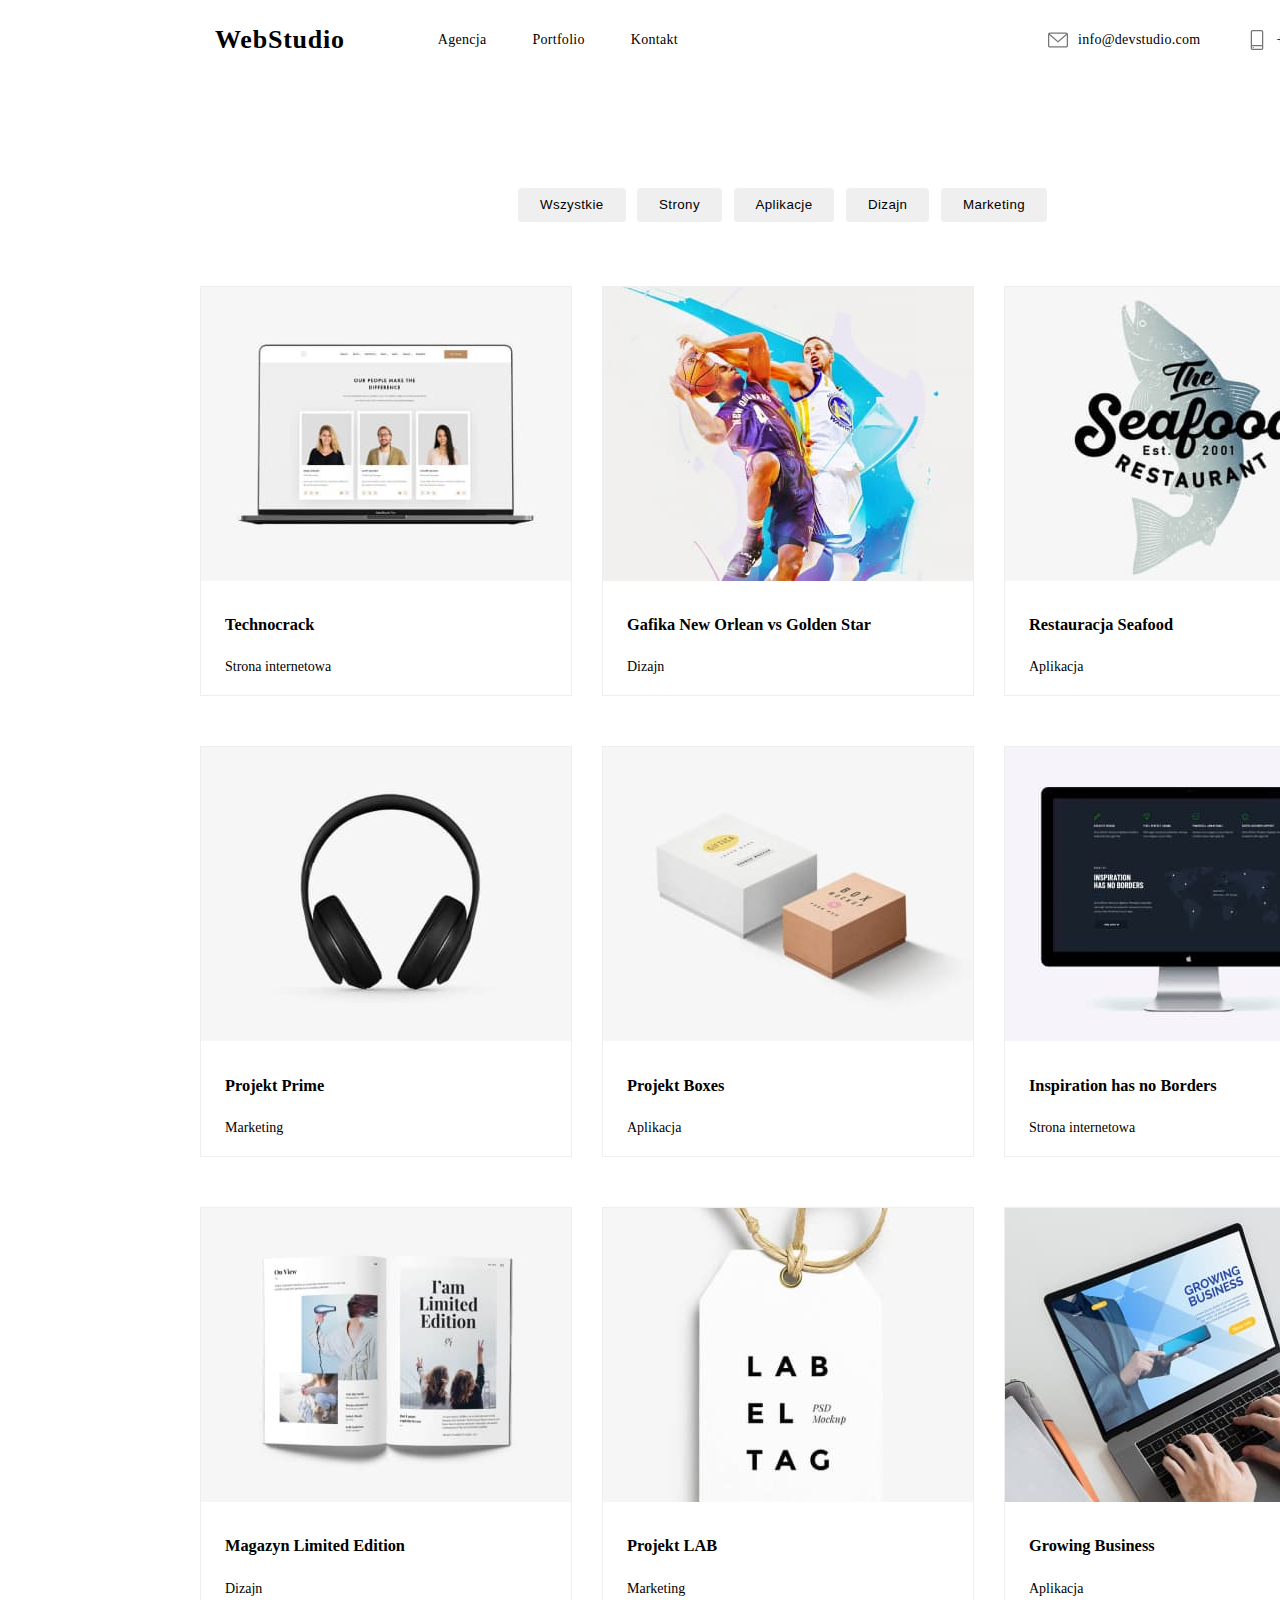
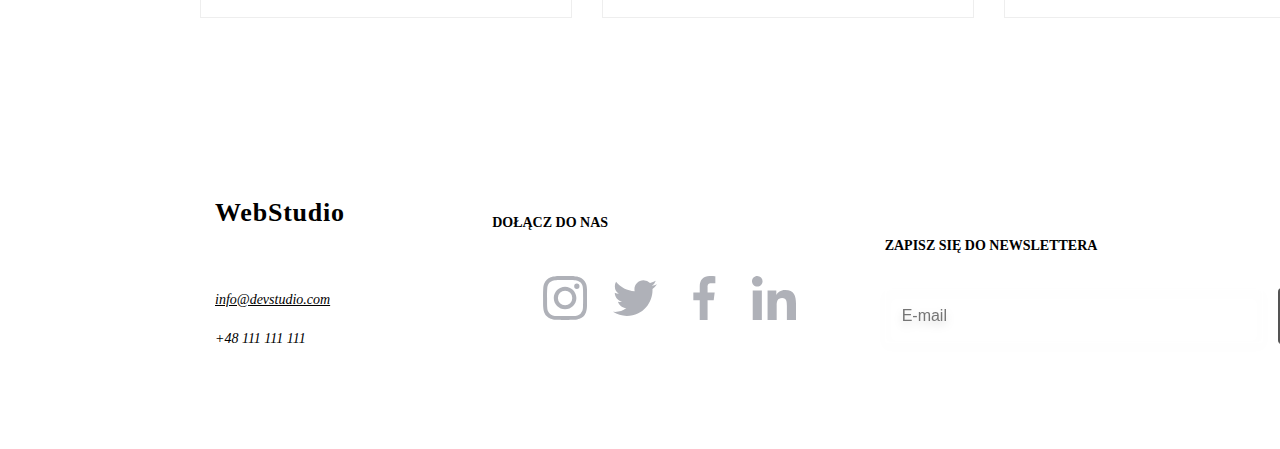
==== commit 243bd6fb: "hw7 components upgrade" ====
--- a/portfolio.html
+++ b/portfolio.html
@@ -18,7 +18,7 @@
       crossorigin="anonymous"
       referrerpolicy="no-referrer"
     />
-    <link rel="stylesheet" href="css/styles.css" />
+    <link rel="stylesheet" href="css/main.min.css" />
   </head>
 
   <body>
@@ -60,204 +60,204 @@
 
     <main>
       <section class="container">
-        <div class="projects-box">
-          <ul class="portfolio-page-buttons">
-            <li><button class="filter-btn" type="button">Wszystkie</button></li>
-            <li><button class="filter-btn" type="button">Strony</button></li>
-            <li><button class="filter-btn" type="button">Aplikacje</button></li>
-            <li><button class="filter-btn" type="button">Dizajn</button></li>
-            <li><button class="filter-btn" type="button">Marketing</button></li>
+        <div class="projects">
+          <ul class="projects__buttons">
+            <li><button class="projects__button" type="button">Wszystkie</button></li>
+            <li><button class="projects__button" type="button">Strony</button></li>
+            <li><button class="projects__button" type="button">Aplikacje</button></li>
+            <li><button class="projects__button" type="button">Dizajn</button></li>
+            <li><button class="projects__button" type="button">Marketing</button></li>
           </ul>
 
-          <div class="line-of-projects">
-            <div class="project-block">
+          <div class="projects__list">
+            <div class="projects__card">
               <img
                 alt="picture-of-a-laptop"
                 width="370"
                 height="294"
                 src="images/portfolio/img(1).jpg"
               />
-              <div class="comment">
+              <div class="projects__note">
                 <h3 style="padding-left: 24px">Technocrack</h3>
-                <p class="pbt">Strona internetowa</p>
-              </div>
-              <div class="overlay">
-                <p>
-                  Technocrack jest popularną platformą wykorzystywaną do
-                  rozpowszechniania koronawirusa. Firmy wykorzystują tę
-                  platformę do celów szpiegowskich i ataków na niezabezpieczone
-                  serwery konkurencji
-                </p>
-              </div>
-            </div>
-
-            <div class="project-block">
+                <p class="projects__title">Strona internetowa</p>
+              </div>
+              <div class="projects__overlay">
+                <p>
+                  Technocrack jest popularną platformą wykorzystywaną do
+                  rozpowszechniania koronawirusa. Firmy wykorzystują tę
+                  platformę do celów szpiegowskich i ataków na niezabezpieczone
+                  serwery konkurencji
+                </p>
+              </div>
+            </div>
+
+            <div class="projects__card">
               <img
                 alt="picture-of-a-basketball-players"
                 width="370"
                 height="294"
                 src="images/portfolio/img(2).jpg"
               />
-              <div class="comment">
+              <div class="projects__note">
                 <h3 style="padding-left: 24px">
                   Gafika New Orlean vs Golden Star
                 </h3>
-                <p class="pbt">Dizajn</p>
-              </div>
-              <div class="overlay">
-                <p>
-                  Technocrack jest popularną platformą wykorzystywaną do
-                  rozpowszechniania koronawirusa. Firmy wykorzystują tę
-                  platformę do celów szpiegowskich i ataków na niezabezpieczone
-                  serwery konkurencji
-                </p>
-              </div>
-            </div>
-
-            <div class="project-block">
+                <p class="projects__title">Dizajn</p>
+              </div>
+              <div class="projects__overlay">
+                <p>
+                  Technocrack jest popularną platformą wykorzystywaną do
+                  rozpowszechniania koronawirusa. Firmy wykorzystują tę
+                  platformę do celów szpiegowskich i ataków na niezabezpieczone
+                  serwery konkurencji
+                </p>
+              </div>
+            </div>
+
+            <div class="projects__card">
               <img
                 alt="logo-of-the-seafood-restaurant"
                 width="370"
                 height="294"
                 src="images/portfolio/img(3).jpg"
               />
-              <div class="comment">
+              <div class="projects__note">
                 <h3 style="padding-left: 24px">Restauracja Seafood</h3>
-                <p class="pbt">Aplikacja</p>
-              </div>
-
-              <div class="overlay">
-                <p>
-                  Technocrack jest popularną platformą wykorzystywaną do
-                  rozpowszechniania koronawirusa. Firmy wykorzystują tę
-                  platformę do celów szpiegowskich i ataków na niezabezpieczone
-                  serwery konkurencji
-                </p>
-              </div>
-            </div>
-          </div>
-
-          <div class="line-of-projects">
-            <div class="project-block">
+                <p class="projects__title">Aplikacja</p>
+              </div>
+
+              <div class="projects__overlay">
+                <p>
+                  Technocrack jest popularną platformą wykorzystywaną do
+                  rozpowszechniania koronawirusa. Firmy wykorzystują tę
+                  platformę do celów szpiegowskich i ataków na niezabezpieczone
+                  serwery konkurencji
+                </p>
+              </div>
+            </div>
+          </div>
+
+          <div class="projects__list">
+            <div class="projects__card">
               <img
                 alt="black-headphones"
                 width="370"
                 height="294"
                 src="images/portfolio/img(4).jpg"
               />
-              <div class="comment">
+              <div class="projects__note">
                 <h3 style="padding-left: 24px">Projekt Prime</h3>
-                <p class="pbt">Marketing</p>
-              </div>
-
-              <div class="overlay">
-                <p>
-                  Technocrack jest popularną platformą wykorzystywaną do
-                  rozpowszechniania koronawirusa. Firmy wykorzystują tę
-                  platformę do celów szpiegowskich i ataków na niezabezpieczone
-                  serwery konkurencji
-                </p>
-              </div>
-            </div>
-
-            <div class="project-block">
+                <p class="projects__title">Marketing</p>
+              </div>
+
+              <div class="projects__overlay">
+                <p>
+                  Technocrack jest popularną platformą wykorzystywaną do
+                  rozpowszechniania koronawirusa. Firmy wykorzystują tę
+                  platformę do celów szpiegowskich i ataków na niezabezpieczone
+                  serwery konkurencji
+                </p>
+              </div>
+            </div>
+
+            <div class="projects__card">
               <img
                 alt="two-boxes"
                 width="370"
                 height="294"
                 src="images/portfolio/img(5).jpg"
               />
-              <div class="comment">
+              <div class="projects__note">
                 <h3 style="padding-left: 24px">Projekt Boxes</h3>
-                <p class="pbt">Aplikacja</p>
-              </div>
-
-              <div class="overlay">
-                <p>
-                  Technocrack jest popularną platformą wykorzystywaną do
-                  rozpowszechniania koronawirusa. Firmy wykorzystują tę
-                  platformę do celów szpiegowskich i ataków na niezabezpieczone
-                  serwery konkurencji
-                </p>
-              </div>
-            </div>
-
-            <div class="project-block">
+                <p class="projects__title">Aplikacja</p>
+              </div>
+
+              <div class="projects__overlay">
+                <p>
+                  Technocrack jest popularną platformą wykorzystywaną do
+                  rozpowszechniania koronawirusa. Firmy wykorzystują tę
+                  platformę do celów szpiegowskich i ataków na niezabezpieczone
+                  serwery konkurencji
+                </p>
+              </div>
+            </div>
+
+            <div class="projects__card">
               <img
                 alt="Apple-monitor"
                 width="370"
                 height="294"
                 src="images/portfolio/img(6).jpg"
               />
-              <div class="comment">
+              <div class="projects__note">
                 <h3 style="padding-left: 24px">Inspiration has no Borders</h3>
-                <p class="pbt">Strona internetowa</p>
-              </div>
-
-              <div class="overlay">
-                <p>
-                  Technocrack jest popularną platformą wykorzystywaną do
-                  rozpowszechniania koronawirusa. Firmy wykorzystują tę
-                  platformę do celów szpiegowskich i ataków na niezabezpieczone
-                  serwery konkurencji
-                </p>
-              </div>
-            </div>
-          </div>
-
-          <div class="line-of-projects">
-            <div class="project-block">
+                <p class="projects__title">Strona internetowa</p>
+              </div>
+
+              <div class="projects__overlay">
+                <p>
+                  Technocrack jest popularną platformą wykorzystywaną do
+                  rozpowszechniania koronawirusa. Firmy wykorzystują tę
+                  platformę do celów szpiegowskich i ataków na niezabezpieczone
+                  serwery konkurencji
+                </p>
+              </div>
+            </div>
+          </div>
+
+          <div class="projects__list">
+            <div class="projects__card">
               <img
                 alt="opened-book"
                 width="370"
                 height="294"
                 src="images/portfolio/img(7).jpg"
               />
-              <div class="comment">
+              <div class="projects__note">
                 <h3 style="padding-left: 24px">Magazyn Limited Edition</h3>
-                <p class="pbt">Dizajn</p>
-              </div>
-              <div class="overlay">
-                <p>
-                  Technocrack jest popularną platformą wykorzystywaną do
-                  rozpowszechniania koronawirusa. Firmy wykorzystują tę
-                  platformę do celów szpiegowskich i ataków na niezabezpieczone
-                  serwery konkurencji
-                </p>
-              </div>
-            </div>
-            <div class="project-block">
+                <p class="projects__title">Dizajn</p>
+              </div>
+              <div class="projects__overlay">
+                <p>
+                  Technocrack jest popularną platformą wykorzystywaną do
+                  rozpowszechniania koronawirusa. Firmy wykorzystują tę
+                  platformę do celów szpiegowskich i ataków na niezabezpieczone
+                  serwery konkurencji
+                </p>
+              </div>
+            </div>
+            <div class="projects__card">
               <img
                 alt="two-boxes"
                 width="370"
                 height="294"
                 src="images/portfolio/img(8).jpg"
               />
-              <div class="comment">
+              <div class="projects__note">
                 <h3 style="padding-left: 24px">Projekt LAB</h3>
-                <p class="pbt">Marketing</p>
-              </div>
-              <div class="overlay">
-                <p>
-                  Technocrack jest popularną platformą wykorzystywaną do
-                  rozpowszechniania koronawirusa. Firmy wykorzystują tę
-                  platformę do celów szpiegowskich i ataków na niezabezpieczone
-                  serwery konkurencji
-                </p>
-              </div>
-            </div>
-            <div class="project-block">
+                <p class="projects__title">Marketing</p>
+              </div>
+              <div class="projects__overlay">
+                <p>
+                  Technocrack jest popularną platformą wykorzystywaną do
+                  rozpowszechniania koronawirusa. Firmy wykorzystują tę
+                  platformę do celów szpiegowskich i ataków na niezabezpieczone
+                  serwery konkurencji
+                </p>
+              </div>
+            </div>
+            <div class="projects__card">
               <img
                 alt="Apple-monitor"
                 width="370"
                 height="294"
                 src="images/portfolio/img(9).jpg"
               />
-              <div class="comment">
+              <div class="projects__note">
                 <h3 style="padding-left: 24px">Growing Business</h3>
-                <p class="pbt">Aplikacja</p>
-              </div>
-              <div class="overlay">
+                <p class="projects__title">Aplikacja</p>
+              </div>
+              <div class="projects__overlay">
                 <p>
                   Technocrack jest popularną platformą wykorzystywaną do
                   rozpowszechniania koronawirusa. Firmy wykorzystują tę
--- a/css/main.min.css
+++ b/css/main.min.css
@@ -0,0 +1 @@
+.navbar{display:-webkit-box;display:-ms-flexbox;display:flex;-webkit-box-orient:horizontal;-webkit-box-direction:normal;-ms-flex-direction:row;flex-direction:row;-webkit-box-pack:justify;-ms-flex-pack:justify;justify-content:space-between;-webkit-box-align:center;-ms-flex-align:center;align-items:center;height:80px;border:1px solid var(--navbar-border-color);margin:0}.navbar__contact{display:-webkit-box;display:-ms-flexbox;display:flex;padding:0px 227px;-webkit-column-gap:46px;-moz-column-gap:46px;column-gap:46px;font-weight:500;letter-spacing:.02em}.navbar__contact a{display:-webkit-box;display:-ms-flexbox;display:flex;-webkit-box-align:center;-ms-flex-align:center;align-items:center;color:var(--main-font-color)}.navbar__icon-contact-link{display:-webkit-inline-box;display:-ms-inline-flexbox;display:inline-flex;-webkit-box-orient:horizontal;-webkit-box-direction:normal;-ms-flex-direction:row;flex-direction:row;margin-right:10px;height:30px;width:20px}.navbar__nav-links{display:-webkit-box;display:-ms-flexbox;display:flex;-webkit-box-orient:horizontal;-webkit-box-direction:normal;-ms-flex-direction:row;flex-direction:row;-webkit-box-align:end;-ms-flex-align:end;align-items:flex-end;-webkit-column-gap:46px;-moz-column-gap:46px;column-gap:46px;font-weight:500;letter-spacing:.02em;margin:0;padding-left:93px}.navbar__nav-links>.active::after{position:absolute;content:"";display:block;width:53px;height:4px;border-radius:4px;background-color:var(--brand-color);margin-top:5px;margin-bottom:0}.navbar__nav-links a{color:var(--main-font-color)}.navbar__logo-link{text-decoration:none;font-weight:700;font-size:26px;line-height:2em;letter-spacing:.03em;color:var(--logo-black-font-color)}.navbar__top-link{text-decoration:none;-webkit-transition-property:color;transition-property:color;-webkit-transition-duration:250ms;transition-duration:250ms;-webkit-transition-timing-function:cubic-bezier(0.4, 0, 0.2, 1);transition-timing-function:cubic-bezier(0.4, 0, 0.2, 1);-webkit-transition-delay:0;transition-delay:0}a.navbar__top-link:hover{color:var(--brand-color)}a.navbar__top-link:hover .navbar__icon-contact-link{color:var(--brand-color);--color5: var(--brand-color);--color2: var(--brand-color)}a.navbar__top-link:active{color:var(--brand-color)}a.navbar__top-link:focus{color:var(--focus-color)}.navbar__logo-color{color:var(--brand-color)}.navbar__logo a{display:-webkit-box;display:-ms-flexbox;display:flex;-webkit-box-align:center;-ms-flex-align:center;align-items:center;text-decoration:none;padding-left:215px}.navbar__box{display:-webkit-box;display:-ms-flexbox;display:flex;-webkit-box-orient:horizontal;-webkit-box-direction:normal;-ms-flex-direction:row;flex-direction:row;-webkit-box-align:center;-ms-flex-align:center;align-items:center}.heading{display:-webkit-box;display:-ms-flexbox;display:flex;-webkit-box-orient:vertical;-webkit-box-direction:normal;-ms-flex-direction:column;flex-direction:column;-webkit-box-align:center;-ms-flex-align:center;align-items:center;margin:0 auto;background:var(--black-box-color);padding:200px 452px 200px 452px;row-gap:40px;background-image:-webkit-gradient(linear, left top, left bottom, from(rgba(47, 48, 58, 0.4)), to(rgba(47, 48, 58, 0.4))),url("../images/main-page/backgroud-picture.jpg");background-image:linear-gradient(to bottom, rgba(47, 48, 58, 0.4), rgba(47, 48, 58, 0.4)),url("../images/main-page/backgroud-picture.jpg");background-repeat:no-repeat;background-position:center;background-size:cover;width:100%}.heading__text{display:-webkit-box;display:-ms-flexbox;display:flex;-webkit-box-pack:center;-ms-flex-pack:center;justify-content:center;-ms-flex-wrap:wrap-reverse;flex-wrap:wrap-reverse}.heading__button{padding:10px 41px 10px 42px;letter-spacing:.06em;border-radius:4px;border:none;font-size:16px;line-height:1.87em;background-color:var(--brand-color);color:var(--logo-white-font-color);cursor:pointer}.advanteges{display:-webkit-box;display:-ms-flexbox;display:flex;-webkit-box-orient:vertical;-webkit-box-direction:normal;-ms-flex-direction:column;flex-direction:column;padding:94px 215px 94px 215px;padding-bottom:0px;margin:0 auto;line-height:1.5em;letter-spacing:.03em;text-decoration:none;color:var(--secondary-font-color)}.advanteges__svg-list{display:-webkit-box;display:-ms-flexbox;display:flex;padding:0px;-ms-flex-pack:distribute;justify-content:space-around;-webkit-box-align:center;-ms-flex-align:center;align-items:center;-webkit-column-gap:30px;-moz-column-gap:30px;column-gap:30px}.advanteges__icon1{height:120px;width:270px;background-color:var(--our-crew-background);display:-webkit-box;display:-ms-flexbox;display:flex;-webkit-box-pack:center;-ms-flex-pack:center;justify-content:center;-webkit-box-align:center;-ms-flex-align:center;align-items:center}.advanteges__icon2{height:120px;width:270px;background-color:var(--our-crew-background);display:-webkit-box;display:-ms-flexbox;display:flex;-webkit-box-pack:center;-ms-flex-pack:center;justify-content:center;-webkit-box-align:center;-ms-flex-align:center;align-items:center}.advanteges__icon3{height:120px;width:270px;background-color:var(--our-crew-background);display:-webkit-box;display:-ms-flexbox;display:flex;-webkit-box-pack:center;-ms-flex-pack:center;justify-content:center;-webkit-box-align:center;-ms-flex-align:center;align-items:center}.advanteges__icon4{height:120px;width:270px;background-color:var(--our-crew-background);display:-webkit-box;display:-ms-flexbox;display:flex;-webkit-box-pack:center;-ms-flex-pack:center;justify-content:center;-webkit-box-align:center;-ms-flex-align:center;align-items:center}.advanteges__svg{display:-webkit-inline-box;display:-ms-inline-flexbox;display:inline-flex;-webkit-box-orient:horizontal;-webkit-box-direction:normal;-ms-flex-direction:row;flex-direction:row;-webkit-box-pack:center;-ms-flex-pack:center;justify-content:center;-webkit-box-align:center;-ms-flex-align:center;align-items:center;height:70px;width:70px}.notes{display:inline-block}.list-of-notes{display:-webkit-box;display:-ms-flexbox;display:flex;-webkit-box-pack:center;-ms-flex-pack:center;justify-content:center;-webkit-column-gap:30px;-moz-column-gap:30px;column-gap:30px;padding-left:0}.workscope{display:-webkit-box;display:-ms-flexbox;display:flex;-webkit-box-orient:vertical;-webkit-box-direction:normal;-ms-flex-direction:column;flex-direction:column;width:1200px;margin:0 auto}.workscope__list{display:-webkit-box;display:-ms-flexbox;display:flex;-webkit-box-orient:horizontal;-webkit-box-direction:normal;-ms-flex-direction:row;flex-direction:row;-webkit-column-gap:30px;-moz-column-gap:30px;column-gap:30px;padding-bottom:94px}.workscope__computers{display:-webkit-box;display:-ms-flexbox;display:flex;-webkit-box-orient:vertical;-webkit-box-direction:normal;-ms-flex-direction:column;flex-direction:column;-webkit-box-pack:end;-ms-flex-pack:end;justify-content:flex-end;width:370px;height:294px;background-image:url("../images/main-page/n1.jpg");background-repeat:no-repeat;background-position:center;background-size:cover;width:100%}.workscope__mobile{display:-webkit-box;display:-ms-flexbox;display:flex;-webkit-box-orient:vertical;-webkit-box-direction:normal;-ms-flex-direction:column;flex-direction:column;-webkit-box-pack:end;-ms-flex-pack:end;justify-content:flex-end;width:370px;height:294px;background-image:url("../images/main-page/n2.jpg");background-repeat:no-repeat;background-position:center;background-size:cover;width:100%}.workscope__graphic{display:-webkit-box;display:-ms-flexbox;display:flex;-webkit-box-orient:vertical;-webkit-box-direction:normal;-ms-flex-direction:column;flex-direction:column;-webkit-box-pack:end;-ms-flex-pack:end;justify-content:flex-end;width:370px;height:294px;background-image:url("../images/main-page/n3.jpg");background-repeat:no-repeat;background-position:center;background-size:cover;width:100%}.workscope__gradient{display:-webkit-box;display:-ms-flexbox;display:flex;-webkit-box-orient:horizontal;-webkit-box-direction:normal;-ms-flex-direction:row;flex-direction:row;-webkit-box-pack:center;-ms-flex-pack:center;justify-content:center;-webkit-box-align:center;-ms-flex-align:center;align-items:center;width:100%;height:70px;color:var(--logo-white-font-color);background-image:-webkit-gradient(linear, left top, left bottom, from(rgba(47, 48, 58, 0.8)), to(rgba(47, 48, 58, 0.8)));background-image:linear-gradient(to bottom, rgba(47, 48, 58, 0.8), rgba(47, 48, 58, 0.8))}.workscope__gradient>p{display:-webkit-box;display:-ms-flexbox;display:flex;-webkit-box-orient:horizontal;-webkit-box-direction:normal;-ms-flex-direction:row;flex-direction:row;-webkit-box-align:center;-ms-flex-align:center;align-items:center;text-transform:uppercase}.crew{display:-webkit-box;display:-ms-flexbox;display:flex;-webkit-box-orient:vertical;-webkit-box-direction:normal;-ms-flex-direction:column;flex-direction:column;-webkit-box-pack:center;-ms-flex-pack:center;justify-content:center;-webkit-box-align:center;-ms-flex-align:center;align-items:center;margin:0 auto;background:var(--our-crew-background)}.crew li{display:-webkit-inline-box;display:-ms-inline-flexbox;display:inline-flex;list-style:none;-webkit-box-align:center;-ms-flex-align:center;align-items:center}.crew__list{display:-webkit-box;display:-ms-flexbox;display:flex;-webkit-box-orient:horizontal;-webkit-box-direction:normal;-ms-flex-direction:row;flex-direction:row}.crew__card{text-align:center;margin:15px;margin-bottom:94px;font-size:16px;line-height:1.37em;letter-spacing:.03em;background:var(--logo-white-font-color);-webkit-box-shadow:0px 1px 3px rgba(0,0,0,.12),0px 1px 1px rgba(0,0,0,.14),0px 2px 1px rgba(0,0,0,.2);box-shadow:0px 1px 3px rgba(0,0,0,.12),0px 1px 1px rgba(0,0,0,.14),0px 2px 1px rgba(0,0,0,.2);border-radius:0px 0px 4px 4px}.crew__card-note{margin-bottom:30px}.crew__icons-media{display:-webkit-box;display:-ms-flexbox;display:flex;-webkit-box-align:center;-ms-flex-align:center;align-items:center;cursor:pointer;border-radius:50%;transition-property:background-color,--color1,--color3;-webkit-transition-duration:250ms;transition-duration:250ms;-webkit-transition-timing-function:cubic-bezier(0.4, 0, 0.2, 1);transition-timing-function:cubic-bezier(0.4, 0, 0.2, 1);-webkit-transition-delay:0;transition-delay:0}.crew__icons-media:hover{background-color:var(--brand-color);--color3: var(--logo-white-font-color);--color1: var(--logo-white-font-color)}.crew__svg-media{padding:11px}.clients{padding-bottom:94px}.clients__logos{display:-webkit-box;display:-ms-flexbox;display:flex;-webkit-box-orient:horizontal;-webkit-box-direction:normal;-ms-flex-direction:row;flex-direction:row;-webkit-box-pack:center;-ms-flex-pack:center;justify-content:center;-webkit-box-align:center;-ms-flex-align:center;align-items:center;-webkit-column-gap:30px;-moz-column-gap:30px;column-gap:30px}.clients__icons{display:-webkit-inline-box;display:-ms-inline-flexbox;display:inline-flex;-ms-flex-wrap:wrap;flex-wrap:wrap;border:1px solid;border-radius:4px;cursor:pointer;border-color:var(--icon-color);fill:var(--icon-color);transition-property:fill,border-color,--color1,--color2;-webkit-transition-duration:250ms;transition-duration:250ms;-webkit-transition-timing-function:cubic-bezier(0.4, 0, 0.2, 1);transition-timing-function:cubic-bezier(0.4, 0, 0.2, 1);-webkit-transition-delay:0;transition-delay:0}.clients__icons:hover{fill:var(--brand-color);border-color:var(--brand-color);--color1: var(--brand-color);--color2: var(--brand-color)}.foot{display:-webkit-box;display:-ms-flexbox;display:flex;-webkit-box-orient:horizontal;-webkit-box-direction:normal;-ms-flex-direction:row;flex-direction:row;-webkit-box-pack:start;-ms-flex-pack:start;justify-content:start;-webkit-box-align:center;-ms-flex-align:center;align-items:center;text-decoration:none;background:var(--black-box-color)}.foot__bottom-things{display:-webkit-box;display:-ms-flexbox;display:flex;-webkit-box-orient:vertical;-webkit-box-direction:normal;-ms-flex-direction:column;flex-direction:column;padding:60px 60px;padding-left:215px;padding-right:70px}.foot__bottom-things p{padding-bottom:9px}.foot__brand-link{text-decoration:none;font-weight:700;font-size:26px;line-height:2em;letter-spacing:.03em;color:var(--logo-white-font-color)}a.foot__bottom-link{color:var(--footer-contact-link-color);text-decoration:none;-webkit-transition-property:color;transition-property:color;-webkit-transition-duration:250ms;transition-duration:250ms;-webkit-transition-timing-function:cubic-bezier(0.4, 0, 0.2, 1);transition-timing-function:cubic-bezier(0.4, 0, 0.2, 1);-webkit-transition-delay:0;transition-delay:0}a.foot__bottom-link:hover{color:var(--brand-color)}a.foot__bottom-link:active{color:var(--brand-color)}a.foot__bottom-link:focus{color:var(--focus-color)}.foot__join-us{display:-webkit-box;display:-ms-flexbox;display:flex;-webkit-box-orient:vertical;-webkit-box-direction:normal;-ms-flex-direction:column;flex-direction:column;-webkit-box-align:start;-ms-flex-align:start;align-items:flex-start;padding-top:72px;padding-bottom:100px;color:var(--logo-white-font-color);text-transform:uppercase}.foot__join-us li{display:-webkit-inline-box;display:-ms-inline-flexbox;display:inline-flex;-webkit-box-orient:horizontal;-webkit-box-direction:normal;-ms-flex-direction:row;flex-direction:row}.foot__join-us-title{padding-top:35px;padding-bottom:20px;margin:0}.foot__svg-media{padding:11px}.foot__footer-icons{display:-webkit-box;display:-ms-flexbox;display:flex;-webkit-box-align:center;-ms-flex-align:center;align-items:center;cursor:pointer;border-radius:50%;--color1: var(--logo-white-font-color);--color3: var(--logo-white-font-color);background-color:rgba(255,255,255,.1);-webkit-transition-property:background-color;transition-property:background-color;-webkit-transition-duration:250ms;transition-duration:250ms;-webkit-transition-timing-function:cubic-bezier(0.4, 0, 0.2, 1);transition-timing-function:cubic-bezier(0.4, 0, 0.2, 1);-webkit-transition-delay:0;transition-delay:0}.foot__footer-icons:hover{background-color:var(--brand-color)}.foot__newsletter{display:-webkit-box;display:-ms-flexbox;display:flex;-webkit-box-orient:vertical;-webkit-box-direction:normal;-ms-flex-direction:column;flex-direction:column;padding-top:72px;padding-bottom:60px;padding-left:78px;background-color:var(--black-box-color)}.foot__newsletter>p{text-transform:uppercase;padding-bottom:20px;color:var(--logo-white-font-color)}.foot__newsletter-email{display:inline;background-color:var(--black-box-color);border:1px solid rgba(255,255,255,.3);border-radius:4px;height:50px;padding-left:16px;margin-right:12px;width:358px;font-size:16px;-webkit-filter:drop-shadow(0px 4px 4px rgba(0, 0, 0, 0.15));filter:drop-shadow(0px 4px 4px rgba(0, 0, 0, 0.15));-webkit-transition-property:border-color;transition-property:border-color;-webkit-transition-duration:250ms;transition-duration:250ms;-webkit-transition-timing-function:cubic-bezier(0.4, 0, 0.2, 1);transition-timing-function:cubic-bezier(0.4, 0, 0.2, 1);-webkit-transition-delay:0;transition-delay:0}.foot__newsletter-email:hover{border-color:var(--brand-color)}.foot__newsletter-button{display:-webkit-inline-box;display:-ms-inline-flexbox;display:inline-flex;-webkit-box-align:center;-ms-flex-align:center;align-items:center;-webkit-box-pack:center;-ms-flex-pack:center;justify-content:center;padding-left:42px;background-color:var(--brand-color);color:var(--logo-white-font-color);border-radius:4px;font-size:16px;-webkit-transition-property:-webkit-box-shadow;transition-property:-webkit-box-shadow;transition-property:box-shadow;transition-property:box-shadow, -webkit-box-shadow;-webkit-transition-duration:250ms;transition-duration:250ms;-webkit-transition-timing-function:cubic-bezier(0.4, 0, 0.2, 1);transition-timing-function:cubic-bezier(0.4, 0, 0.2, 1);-webkit-transition-delay:0;transition-delay:0}.foot__newsletter-button:hover{-webkit-box-shadow:0px 4px 4px rgba(0,0,0,.15);box-shadow:0px 4px 4px rgba(0,0,0,.15);cursor:pointer}.foot__icon-send{margin:13px 28px 13px 24px;fill:var(--logo-white-font-color)}.backdrop{position:fixed;left:0;top:0;width:100%;height:100%;background-color:rgba(0,0,0,.1)}.modal{position:absolute;top:50%;left:50%;-webkit-transform:translate(-50%, -50%);transform:translate(-50%, -50%);width:528px;min-height:581px;border-radius:4px;background-color:var(--logo-white-font-color);-webkit-transition-property:-webkit-box-shadow;transition-property:-webkit-box-shadow;transition-property:box-shadow;transition-property:box-shadow, -webkit-box-shadow;-webkit-transition-duration:250ms;transition-duration:250ms;-webkit-transition-timing-function:cubic-bezier(0.4, 0, 0.2, 1);transition-timing-function:cubic-bezier(0.4, 0, 0.2, 1);-webkit-transition-delay:0;transition-delay:0}.modal:hover{-webkit-box-shadow:0px 1px 3px rgba(0,0,0,.12),0px 1px 1px rgba(0,0,0,.14),0px 2px 1px rgba(0,0,0,.2);box-shadow:0px 1px 3px rgba(0,0,0,.12),0px 1px 1px rgba(0,0,0,.14),0px 2px 1px rgba(0,0,0,.2)}.modal__button-close{position:absolute;top:8px;right:8px;width:30px;height:30px;background-color:#fff;fill:#000;border:1px solid rgba(0,0,0,.1);border-radius:50%;cursor:pointer}.is-hidden{opacity:0;visibility:hidden;pointer-events:none;-webkit-transform:translateX(-50%) translateY(-50%) scale(0) rotate(0deg) skew(40deg, 40deg);transform:translateX(-50%) translateY(-50%) scale(0) rotate(0deg) skew(40deg, 40deg)}.modal__form{display:-webkit-box;display:-ms-flexbox;display:flex;-webkit-box-orient:vertical;-webkit-box-direction:normal;-ms-flex-direction:column;flex-direction:column;padding-left:40px}.modal__form-title{display:-webkit-box;display:-ms-flexbox;display:flex;-webkit-box-align:center;-ms-flex-align:center;align-items:center;-webkit-box-pack:center;-ms-flex-pack:center;justify-content:center;padding:40px 40px 30px 40px;font-size:20px;line-height:23px}.modal__rubric{display:-webkit-box;display:-ms-flexbox;display:flex;-webkit-box-orient:vertical;-webkit-box-direction:normal;-ms-flex-direction:column;flex-direction:column}.modal__rubric>p{padding-left:40px;padding-bottom:4px;font-size:12px;line-height:14px;letter-spacing:.01em;color:#757575}.modal__box{display:-webkit-box;display:-ms-flexbox;display:flex;-webkit-box-orient:horizontal;-webkit-box-direction:normal;-ms-flex-direction:row;flex-direction:row;-webkit-box-align:center;-ms-flex-align:center;align-items:center;padding-left:15px;width:448px;height:40px;border:1px solid rgba(33,33,33,.2);border-radius:4px;margin-left:40px;margin-bottom:28px;-webkit-transition-property:border-color,fill;transition-property:border-color,fill;-webkit-transition-duration:250ms;transition-duration:250ms;-webkit-transition-timing-function:cubic-bezier(0.4, 0, 0.2, 1);transition-timing-function:cubic-bezier(0.4, 0, 0.2, 1);-webkit-transition-delay:0;transition-delay:0}.modal__box:hover{border-color:var(--brand-color);fill:var(--brand-color)}.modal__icon{display:-webkit-inline-box;display:-ms-inline-flexbox;display:inline-flex;border:none;margin-right:15px}.modal__row{display:-webkit-inline-box;display:-ms-inline-flexbox;display:inline-flex;cursor:text;width:100%;height:100%;border:none;-webkit-transition-property:border-color;transition-property:border-color;-webkit-transition-duration:250ms;transition-duration:250ms;-webkit-transition-timing-function:cubic-bezier(0.4, 0, 0.2, 1);transition-timing-function:cubic-bezier(0.4, 0, 0.2, 1);-webkit-transition-delay:0;transition-delay:0}.modal__row :hover{border-color:var(--logo-white-font-color)}.modal__row :focus{border-color:var(--logo-white-font-color)}textarea{resize:none;height:120px;width:448px;padding:12px 16px 12px 16px;border:1px solid rgba(33,33,33,.2);border-radius:4px;-webkit-transition-property:border-color;transition-property:border-color;-webkit-transition-duration:250ms;transition-duration:250ms;-webkit-transition-timing-function:cubic-bezier(0.4, 0, 0.2, 1);transition-timing-function:cubic-bezier(0.4, 0, 0.2, 1);-webkit-transition-delay:0;transition-delay:0}textarea:hover{border-color:var(--brand-color)}.modal__comment{display:-webkit-box;display:-ms-flexbox;display:flex;-webkit-box-orient:horizontal;-webkit-box-direction:normal;-ms-flex-direction:row;flex-direction:row;-webkit-box-align:center;-ms-flex-align:center;align-items:center;-webkit-box-pack:start;-ms-flex-pack:start;justify-content:flex-start;margin-left:40px}.modal__comment-rubric{display:-webkit-box;display:-ms-flexbox;display:flex;-webkit-box-orient:vertical;-webkit-box-direction:normal;-ms-flex-direction:column;flex-direction:column}.modal__comment-rubric>p{padding-left:40px;padding-bottom:4px;font-size:12px;line-height:14px;letter-spacing:.01em;color:var(--secondary-font-color)}.modal__check-sign{position:absolute;top:0;left:0;width:16px;height:15px;visibility:hidden}.modal__checkbox{position:absolute;display:block;opacity:0;cursor:pointer;height:0;width:0}.modal__checkbox-frame{position:absolute;display:block;border:1px solid #212121;border-radius:2px;height:17px;width:18px}.modal__checkbox:checked~.modal__check-sign{background-color:var(--brand-color);fill:var(--logo-white-font-color);visibility:visible}.modal__law-rules{display:block;position:relative;cursor:pointer;margin-top:25px;margin-left:54px;margin-right:7px}.modal__text-field{padding-left:20px}.modal__law-rules>p :not(a.modal__law-link){color:var(--secondary-font-color)}a.modal__law-link{color:#2196f3;text-decoration:underline}.modal__send-button{border:none;padding:10px 76px 10px 76px;margin:30px 164px 40px 164px;background-color:var(--brand-color);color:var(--logo-white-font-color);border-radius:4px;font-size:16px;line-height:30px;-webkit-transition-property:-webkit-box-shadow;transition-property:-webkit-box-shadow;transition-property:box-shadow;transition-property:box-shadow, -webkit-box-shadow;-webkit-transition-duration:250ms;transition-duration:250ms;-webkit-transition-timing-function:cubic-bezier(0.4, 0, 0.2, 1);transition-timing-function:cubic-bezier(0.4, 0, 0.2, 1);-webkit-transition-delay:0;transition-delay:0}.modal__send-button:hover{-webkit-box-shadow:0px 4px 4px rgba(0,0,0,.15);box-shadow:0px 4px 4px rgba(0,0,0,.15);cursor:pointer}.projects{display:-webkit-box;display:-ms-flexbox;display:flex;-webkit-box-orient:vertical;-webkit-box-direction:normal;-ms-flex-direction:column;flex-direction:column;padding-bottom:40px}.projects__list{display:-webkit-box;display:-ms-flexbox;display:flex;-webkit-box-orient:horizontal;-webkit-box-direction:normal;-ms-flex-direction:row;flex-direction:row;-webkit-column-gap:30px;-moz-column-gap:30px;column-gap:30px}.projects__card{display:-webkit-box;display:-ms-flexbox;display:flex;-webkit-box-orient:vertical;-webkit-box-direction:normal;-ms-flex-direction:column;flex-direction:column;-webkit-box-align:start;-ms-flex-align:start;align-items:flex-start;margin-bottom:50px;border:1px solid #eee;position:relative;overflow:hidden;cursor:pointer;-webkit-transition-property:background-color,-webkit-transform;transition-property:background-color,-webkit-transform;transition-property:transform,background-color;transition-property:transform,background-color,-webkit-transform;-webkit-transition-duration:250ms;transition-duration:250ms;-webkit-transition-timing-function:cubic-bezier(0.4, 0, 0.2, 1);transition-timing-function:cubic-bezier(0.4, 0, 0.2, 1);-webkit-transition-delay:0;transition-delay:0}.projects__card:hover{-webkit-box-shadow:0px 1px 1px rgba(0,0,0,.12),0px 4px 4px rgba(0,0,0,.06),1px 4px 6px rgba(0,0,0,.16);box-shadow:0px 1px 1px rgba(0,0,0,.12),0px 4px 4px rgba(0,0,0,.06),1px 4px 6px rgba(0,0,0,.16)}.projects__card:hover .projects__overlay{-webkit-transform:translateY(0);transform:translateY(0);background-color:rgba(33,150,243,.9)}.projects__note{width:100%;height:100%;z-index:4;background-color:var(--logo-white-font-color)}.projects__overlay{position:absolute;top:0;left:0;width:100%;height:100%;z-index:1;-webkit-transition-property:background-color,-webkit-transform;transition-property:background-color,-webkit-transform;transition-property:transform,background-color;transition-property:transform,background-color,-webkit-transform;-webkit-transition-duration:250ms;transition-duration:250ms;-webkit-transition-timing-function:cubic-bezier(0.4, 0, 0.2, 1);transition-timing-function:cubic-bezier(0.4, 0, 0.2, 1);-webkit-transition-delay:0;transition-delay:0;-webkit-transform:translateY(100%);transform:translateY(100%)}.projects__overlay>p{padding:10px;font-size:18px;color:var(--logo-white-font-color);letter-spacing:.03em;line-height:28px}.projects__title{margin-bottom:20px;padding-left:24px}.projects__buttons{padding-left:310px}.projects__buttons li{display:inline-block;padding-top:94px;padding-bottom:50px;padding-left:8px;border:none;text-decoration:none;color:var(--logo-white-font-color);-webkit-transition-property:background-color,color,border-color,-webkit-box-shadow;transition-property:background-color,color,border-color,-webkit-box-shadow;transition-property:background-color,color,border-color,box-shadow;transition-property:background-color,color,border-color,box-shadow,-webkit-box-shadow;-webkit-transition-duration:250ms;transition-duration:250ms;-webkit-transition-timing-function:cubic-bezier(0.4, 0, 0.2, 1);transition-timing-function:cubic-bezier(0.4, 0, 0.2, 1);-webkit-transition-delay:0;transition-delay:0}.projects__buttons li :hover{background-color:var(--brand-color);color:var(--logo-white-font-color);border-color:var(--brand-color);border:0px;-webkit-box-shadow:0px 3px 1px rgba(0,0,0,.1),0px 1px 2px rgba(0,0,0,.08),0px 2px 2px rgba(0,0,0,.12);box-shadow:0px 3px 1px rgba(0,0,0,.1),0px 1px 2px rgba(0,0,0,.08),0px 2px 2px rgba(0,0,0,.12)}.projects__button{padding:6px 22px 6px 22px;border:none;border-radius:4px;text-align:center;line-height:1.62em;letter-spacing:.03em;cursor:pointer}body{color:var(--main-font-color);font-size:14px;line-height:16px;min-height:100%;width:1600px;margin:0 auto}ul{list-style-type:none}h1{text-transform:uppercase;letter-spacing:.06em;text-align:center;font-weight:900;font-size:44px;line-height:1.75em;color:var(--logo-white-font-color)}h2{text-align:center;font-size:36px;padding-top:94px;padding-bottom:50px;margin:0px}h3{text-align:left;padding-bottom:10px;-webkit-text-decoration:solid;text-decoration:solid;padding-top:20px}h4{margin-top:30px;margin-bottom:10px;-webkit-text-decoration:solid;text-decoration:solid}.container{margin:0px auto;max-width:1200px}/*# sourceMappingURL=main.min.css.map */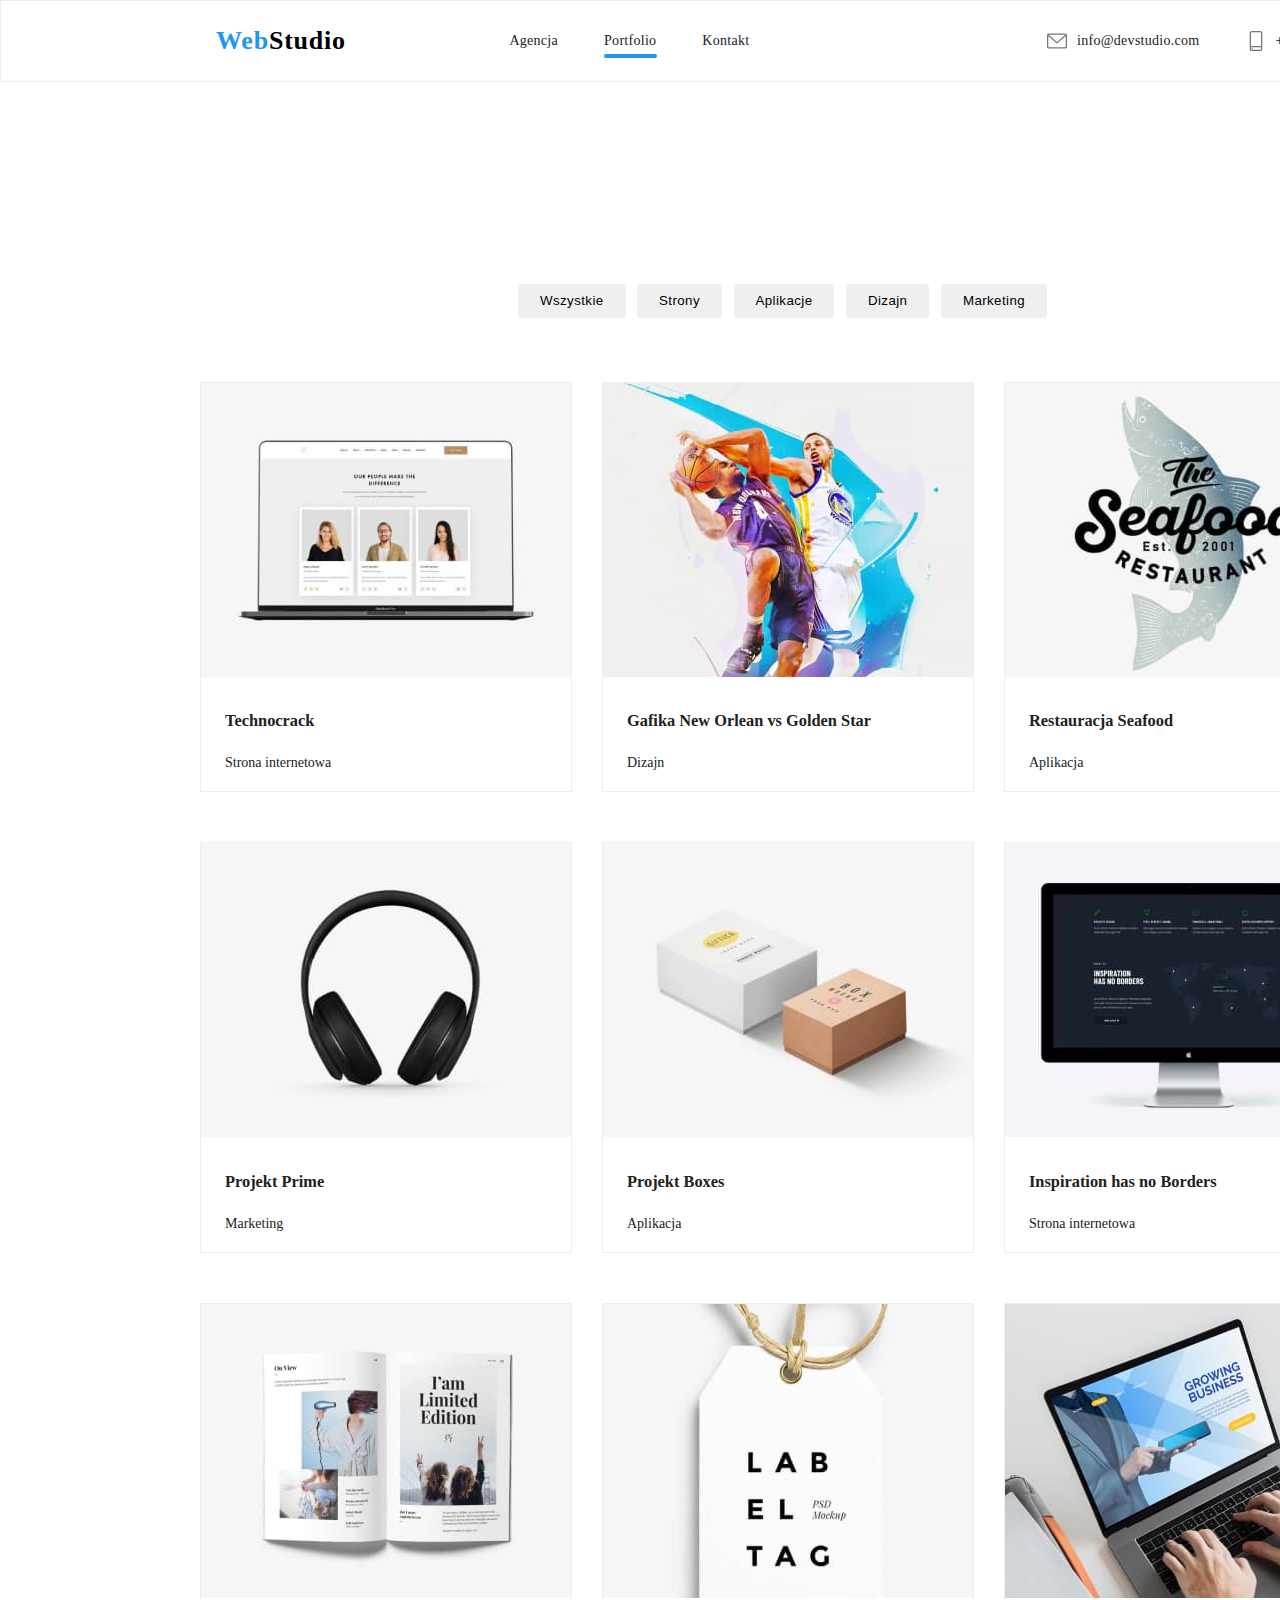
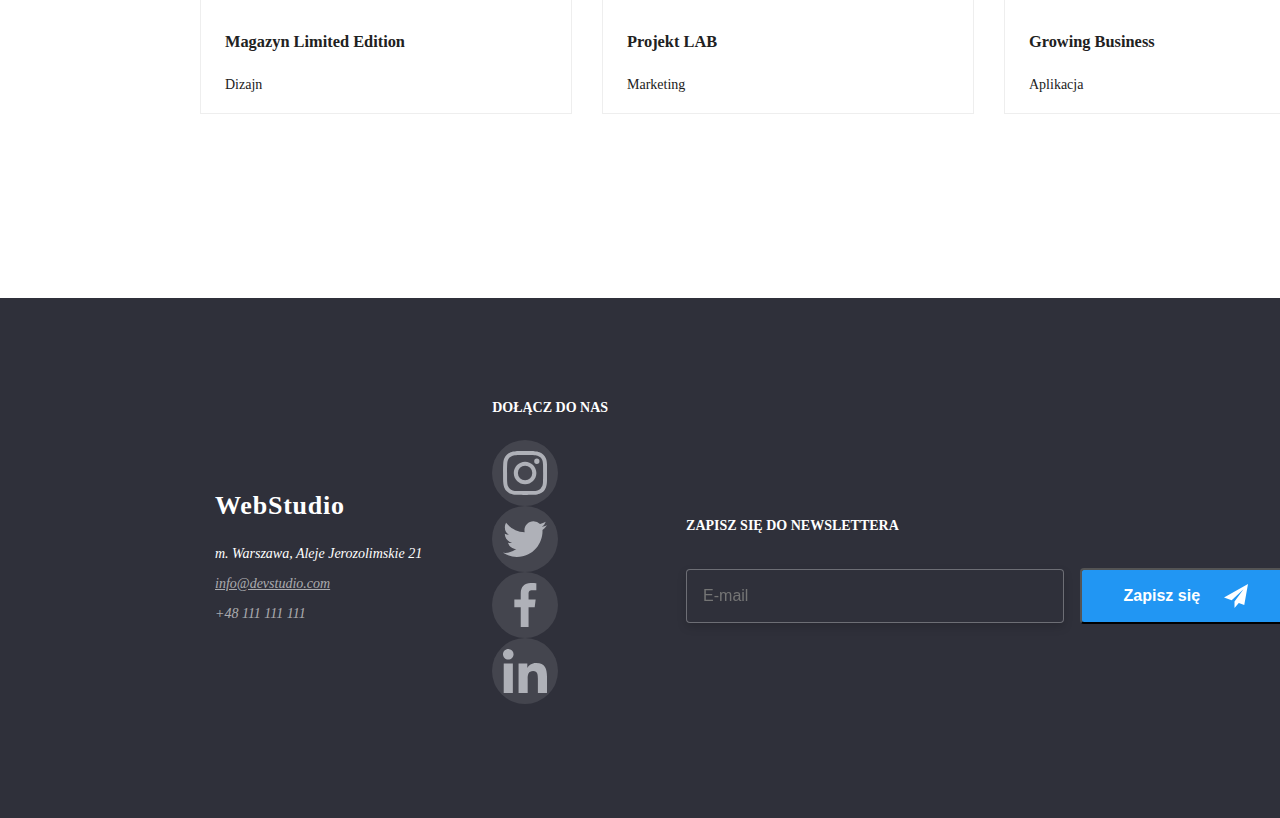
==== commit b2f111d7: "hw7 update" ====
--- a/portfolio.html
+++ b/portfolio.html
@@ -24,31 +24,30 @@
   <body>
     <header>
       <div class="navbar">
-        <div class="navbar__box">
-          <div class="navbar__logo">
-            <a href="./index.html" class="navbar__logo-link"
-              ><span class="navbar__logo-color">Web</span>Studio</a
-            >
-          </div>
-
-          <nav class="navbar__nav-links">
-            <a class="navbar__top-link" href="./index.html">Agencja</a>
-            <a class="navbar__top-link active" href="./portfolio.html">Portfolio</a>
-            <a class="navbar__top-link" href="./kontakt">Kontakt</a>
-          </nav>
+        <div class="navbar__logo">
+          <a href="./index.html" class="navbar__logo-link"
+            ><span class="navbar__logo-color">Web</span>Studio</a
+          >
         </div>
-        <div class="navbar__contact">
+
+        <nav class="navbar__navigation-links">
+          <a class="navbar__top-link" href="./index.html">Agencja</a>
+          <a class="navbar__top-link active" href="./portfolio.html">Portfolio</a>
+          <a class="navbar__top-link" href="./kontakt">Kontakt</a>
+        </nav>
+
+        <div class="navbar__contact-links">
           <div>
-            <a class="navbar__top-link" href="mailto:info@devstudio.com">
-              <svg class="navbar__icon-contact-link">
+            <a class="navbar__top-contact" href="mailto:info@devstudio.com">
+              <svg class="navbar__contact-link--icon">
                 <use href="./images/svg/icons.svg#icon-envelope"></use>
               </svg>
               info@devstudio.com</a
             >
           </div>
           <div>
-            <a class="navbar__top-link" href="tel:0048111111111">
-              <svg class="navbar__icon-contact-link">
+            <a class="navbar__top-contact" href="tel:0048111111111">
+              <svg class="navbar__contact-link--icon">
                 <use href="./images/svg/icons.svg#icon-smartphone"></use>
               </svg>
               +48 111 111 111</a
--- a/css/main.min.css
+++ b/css/main.min.css
@@ -1 +1 @@
-.navbar{display:-webkit-box;display:-ms-flexbox;display:flex;-webkit-box-orient:horizontal;-webkit-box-direction:normal;-ms-flex-direction:row;flex-direction:row;-webkit-box-pack:justify;-ms-flex-pack:justify;justify-content:space-between;-webkit-box-align:center;-ms-flex-align:center;align-items:center;height:80px;border:1px solid var(--navbar-border-color);margin:0}.navbar__contact{display:-webkit-box;display:-ms-flexbox;display:flex;padding:0px 227px;-webkit-column-gap:46px;-moz-column-gap:46px;column-gap:46px;font-weight:500;letter-spacing:.02em}.navbar__contact a{display:-webkit-box;display:-ms-flexbox;display:flex;-webkit-box-align:center;-ms-flex-align:center;align-items:center;color:var(--main-font-color)}.navbar__icon-contact-link{display:-webkit-inline-box;display:-ms-inline-flexbox;display:inline-flex;-webkit-box-orient:horizontal;-webkit-box-direction:normal;-ms-flex-direction:row;flex-direction:row;margin-right:10px;height:30px;width:20px}.navbar__nav-links{display:-webkit-box;display:-ms-flexbox;display:flex;-webkit-box-orient:horizontal;-webkit-box-direction:normal;-ms-flex-direction:row;flex-direction:row;-webkit-box-align:end;-ms-flex-align:end;align-items:flex-end;-webkit-column-gap:46px;-moz-column-gap:46px;column-gap:46px;font-weight:500;letter-spacing:.02em;margin:0;padding-left:93px}.navbar__nav-links>.active::after{position:absolute;content:"";display:block;width:53px;height:4px;border-radius:4px;background-color:var(--brand-color);margin-top:5px;margin-bottom:0}.navbar__nav-links a{color:var(--main-font-color)}.navbar__logo-link{text-decoration:none;font-weight:700;font-size:26px;line-height:2em;letter-spacing:.03em;color:var(--logo-black-font-color)}.navbar__top-link{text-decoration:none;-webkit-transition-property:color;transition-property:color;-webkit-transition-duration:250ms;transition-duration:250ms;-webkit-transition-timing-function:cubic-bezier(0.4, 0, 0.2, 1);transition-timing-function:cubic-bezier(0.4, 0, 0.2, 1);-webkit-transition-delay:0;transition-delay:0}a.navbar__top-link:hover{color:var(--brand-color)}a.navbar__top-link:hover .navbar__icon-contact-link{color:var(--brand-color);--color5: var(--brand-color);--color2: var(--brand-color)}a.navbar__top-link:active{color:var(--brand-color)}a.navbar__top-link:focus{color:var(--focus-color)}.navbar__logo-color{color:var(--brand-color)}.navbar__logo a{display:-webkit-box;display:-ms-flexbox;display:flex;-webkit-box-align:center;-ms-flex-align:center;align-items:center;text-decoration:none;padding-left:215px}.navbar__box{display:-webkit-box;display:-ms-flexbox;display:flex;-webkit-box-orient:horizontal;-webkit-box-direction:normal;-ms-flex-direction:row;flex-direction:row;-webkit-box-align:center;-ms-flex-align:center;align-items:center}.heading{display:-webkit-box;display:-ms-flexbox;display:flex;-webkit-box-orient:vertical;-webkit-box-direction:normal;-ms-flex-direction:column;flex-direction:column;-webkit-box-align:center;-ms-flex-align:center;align-items:center;margin:0 auto;background:var(--black-box-color);padding:200px 452px 200px 452px;row-gap:40px;background-image:-webkit-gradient(linear, left top, left bottom, from(rgba(47, 48, 58, 0.4)), to(rgba(47, 48, 58, 0.4))),url("../images/main-page/backgroud-picture.jpg");background-image:linear-gradient(to bottom, rgba(47, 48, 58, 0.4), rgba(47, 48, 58, 0.4)),url("../images/main-page/backgroud-picture.jpg");background-repeat:no-repeat;background-position:center;background-size:cover;width:100%}.heading__text{display:-webkit-box;display:-ms-flexbox;display:flex;-webkit-box-pack:center;-ms-flex-pack:center;justify-content:center;-ms-flex-wrap:wrap-reverse;flex-wrap:wrap-reverse}.heading__button{padding:10px 41px 10px 42px;letter-spacing:.06em;border-radius:4px;border:none;font-size:16px;line-height:1.87em;background-color:var(--brand-color);color:var(--logo-white-font-color);cursor:pointer}.advanteges{display:-webkit-box;display:-ms-flexbox;display:flex;-webkit-box-orient:vertical;-webkit-box-direction:normal;-ms-flex-direction:column;flex-direction:column;padding:94px 215px 94px 215px;padding-bottom:0px;margin:0 auto;line-height:1.5em;letter-spacing:.03em;text-decoration:none;color:var(--secondary-font-color)}.advanteges__svg-list{display:-webkit-box;display:-ms-flexbox;display:flex;padding:0px;-ms-flex-pack:distribute;justify-content:space-around;-webkit-box-align:center;-ms-flex-align:center;align-items:center;-webkit-column-gap:30px;-moz-column-gap:30px;column-gap:30px}.advanteges__icon1{height:120px;width:270px;background-color:var(--our-crew-background);display:-webkit-box;display:-ms-flexbox;display:flex;-webkit-box-pack:center;-ms-flex-pack:center;justify-content:center;-webkit-box-align:center;-ms-flex-align:center;align-items:center}.advanteges__icon2{height:120px;width:270px;background-color:var(--our-crew-background);display:-webkit-box;display:-ms-flexbox;display:flex;-webkit-box-pack:center;-ms-flex-pack:center;justify-content:center;-webkit-box-align:center;-ms-flex-align:center;align-items:center}.advanteges__icon3{height:120px;width:270px;background-color:var(--our-crew-background);display:-webkit-box;display:-ms-flexbox;display:flex;-webkit-box-pack:center;-ms-flex-pack:center;justify-content:center;-webkit-box-align:center;-ms-flex-align:center;align-items:center}.advanteges__icon4{height:120px;width:270px;background-color:var(--our-crew-background);display:-webkit-box;display:-ms-flexbox;display:flex;-webkit-box-pack:center;-ms-flex-pack:center;justify-content:center;-webkit-box-align:center;-ms-flex-align:center;align-items:center}.advanteges__svg{display:-webkit-inline-box;display:-ms-inline-flexbox;display:inline-flex;-webkit-box-orient:horizontal;-webkit-box-direction:normal;-ms-flex-direction:row;flex-direction:row;-webkit-box-pack:center;-ms-flex-pack:center;justify-content:center;-webkit-box-align:center;-ms-flex-align:center;align-items:center;height:70px;width:70px}.notes{display:inline-block}.list-of-notes{display:-webkit-box;display:-ms-flexbox;display:flex;-webkit-box-pack:center;-ms-flex-pack:center;justify-content:center;-webkit-column-gap:30px;-moz-column-gap:30px;column-gap:30px;padding-left:0}.workscope{display:-webkit-box;display:-ms-flexbox;display:flex;-webkit-box-orient:vertical;-webkit-box-direction:normal;-ms-flex-direction:column;flex-direction:column;width:1200px;margin:0 auto}.workscope__list{display:-webkit-box;display:-ms-flexbox;display:flex;-webkit-box-orient:horizontal;-webkit-box-direction:normal;-ms-flex-direction:row;flex-direction:row;-webkit-column-gap:30px;-moz-column-gap:30px;column-gap:30px;padding-bottom:94px}.workscope__computers{display:-webkit-box;display:-ms-flexbox;display:flex;-webkit-box-orient:vertical;-webkit-box-direction:normal;-ms-flex-direction:column;flex-direction:column;-webkit-box-pack:end;-ms-flex-pack:end;justify-content:flex-end;width:370px;height:294px;background-image:url("../images/main-page/n1.jpg");background-repeat:no-repeat;background-position:center;background-size:cover;width:100%}.workscope__mobile{display:-webkit-box;display:-ms-flexbox;display:flex;-webkit-box-orient:vertical;-webkit-box-direction:normal;-ms-flex-direction:column;flex-direction:column;-webkit-box-pack:end;-ms-flex-pack:end;justify-content:flex-end;width:370px;height:294px;background-image:url("../images/main-page/n2.jpg");background-repeat:no-repeat;background-position:center;background-size:cover;width:100%}.workscope__graphic{display:-webkit-box;display:-ms-flexbox;display:flex;-webkit-box-orient:vertical;-webkit-box-direction:normal;-ms-flex-direction:column;flex-direction:column;-webkit-box-pack:end;-ms-flex-pack:end;justify-content:flex-end;width:370px;height:294px;background-image:url("../images/main-page/n3.jpg");background-repeat:no-repeat;background-position:center;background-size:cover;width:100%}.workscope__gradient{display:-webkit-box;display:-ms-flexbox;display:flex;-webkit-box-orient:horizontal;-webkit-box-direction:normal;-ms-flex-direction:row;flex-direction:row;-webkit-box-pack:center;-ms-flex-pack:center;justify-content:center;-webkit-box-align:center;-ms-flex-align:center;align-items:center;width:100%;height:70px;color:var(--logo-white-font-color);background-image:-webkit-gradient(linear, left top, left bottom, from(rgba(47, 48, 58, 0.8)), to(rgba(47, 48, 58, 0.8)));background-image:linear-gradient(to bottom, rgba(47, 48, 58, 0.8), rgba(47, 48, 58, 0.8))}.workscope__gradient>p{display:-webkit-box;display:-ms-flexbox;display:flex;-webkit-box-orient:horizontal;-webkit-box-direction:normal;-ms-flex-direction:row;flex-direction:row;-webkit-box-align:center;-ms-flex-align:center;align-items:center;text-transform:uppercase}.crew{display:-webkit-box;display:-ms-flexbox;display:flex;-webkit-box-orient:vertical;-webkit-box-direction:normal;-ms-flex-direction:column;flex-direction:column;-webkit-box-pack:center;-ms-flex-pack:center;justify-content:center;-webkit-box-align:center;-ms-flex-align:center;align-items:center;margin:0 auto;background:var(--our-crew-background)}.crew li{display:-webkit-inline-box;display:-ms-inline-flexbox;display:inline-flex;list-style:none;-webkit-box-align:center;-ms-flex-align:center;align-items:center}.crew__list{display:-webkit-box;display:-ms-flexbox;display:flex;-webkit-box-orient:horizontal;-webkit-box-direction:normal;-ms-flex-direction:row;flex-direction:row}.crew__card{text-align:center;margin:15px;margin-bottom:94px;font-size:16px;line-height:1.37em;letter-spacing:.03em;background:var(--logo-white-font-color);-webkit-box-shadow:0px 1px 3px rgba(0,0,0,.12),0px 1px 1px rgba(0,0,0,.14),0px 2px 1px rgba(0,0,0,.2);box-shadow:0px 1px 3px rgba(0,0,0,.12),0px 1px 1px rgba(0,0,0,.14),0px 2px 1px rgba(0,0,0,.2);border-radius:0px 0px 4px 4px}.crew__card-note{margin-bottom:30px}.crew__icons-media{display:-webkit-box;display:-ms-flexbox;display:flex;-webkit-box-align:center;-ms-flex-align:center;align-items:center;cursor:pointer;border-radius:50%;transition-property:background-color,--color1,--color3;-webkit-transition-duration:250ms;transition-duration:250ms;-webkit-transition-timing-function:cubic-bezier(0.4, 0, 0.2, 1);transition-timing-function:cubic-bezier(0.4, 0, 0.2, 1);-webkit-transition-delay:0;transition-delay:0}.crew__icons-media:hover{background-color:var(--brand-color);--color3: var(--logo-white-font-color);--color1: var(--logo-white-font-color)}.crew__svg-media{padding:11px}.clients{padding-bottom:94px}.clients__logos{display:-webkit-box;display:-ms-flexbox;display:flex;-webkit-box-orient:horizontal;-webkit-box-direction:normal;-ms-flex-direction:row;flex-direction:row;-webkit-box-pack:center;-ms-flex-pack:center;justify-content:center;-webkit-box-align:center;-ms-flex-align:center;align-items:center;-webkit-column-gap:30px;-moz-column-gap:30px;column-gap:30px}.clients__icons{display:-webkit-inline-box;display:-ms-inline-flexbox;display:inline-flex;-ms-flex-wrap:wrap;flex-wrap:wrap;border:1px solid;border-radius:4px;cursor:pointer;border-color:var(--icon-color);fill:var(--icon-color);transition-property:fill,border-color,--color1,--color2;-webkit-transition-duration:250ms;transition-duration:250ms;-webkit-transition-timing-function:cubic-bezier(0.4, 0, 0.2, 1);transition-timing-function:cubic-bezier(0.4, 0, 0.2, 1);-webkit-transition-delay:0;transition-delay:0}.clients__icons:hover{fill:var(--brand-color);border-color:var(--brand-color);--color1: var(--brand-color);--color2: var(--brand-color)}.foot{display:-webkit-box;display:-ms-flexbox;display:flex;-webkit-box-orient:horizontal;-webkit-box-direction:normal;-ms-flex-direction:row;flex-direction:row;-webkit-box-pack:start;-ms-flex-pack:start;justify-content:start;-webkit-box-align:center;-ms-flex-align:center;align-items:center;text-decoration:none;background:var(--black-box-color)}.foot__bottom-things{display:-webkit-box;display:-ms-flexbox;display:flex;-webkit-box-orient:vertical;-webkit-box-direction:normal;-ms-flex-direction:column;flex-direction:column;padding:60px 60px;padding-left:215px;padding-right:70px}.foot__bottom-things p{padding-bottom:9px}.foot__brand-link{text-decoration:none;font-weight:700;font-size:26px;line-height:2em;letter-spacing:.03em;color:var(--logo-white-font-color)}a.foot__bottom-link{color:var(--footer-contact-link-color);text-decoration:none;-webkit-transition-property:color;transition-property:color;-webkit-transition-duration:250ms;transition-duration:250ms;-webkit-transition-timing-function:cubic-bezier(0.4, 0, 0.2, 1);transition-timing-function:cubic-bezier(0.4, 0, 0.2, 1);-webkit-transition-delay:0;transition-delay:0}a.foot__bottom-link:hover{color:var(--brand-color)}a.foot__bottom-link:active{color:var(--brand-color)}a.foot__bottom-link:focus{color:var(--focus-color)}.foot__join-us{display:-webkit-box;display:-ms-flexbox;display:flex;-webkit-box-orient:vertical;-webkit-box-direction:normal;-ms-flex-direction:column;flex-direction:column;-webkit-box-align:start;-ms-flex-align:start;align-items:flex-start;padding-top:72px;padding-bottom:100px;color:var(--logo-white-font-color);text-transform:uppercase}.foot__join-us li{display:-webkit-inline-box;display:-ms-inline-flexbox;display:inline-flex;-webkit-box-orient:horizontal;-webkit-box-direction:normal;-ms-flex-direction:row;flex-direction:row}.foot__join-us-title{padding-top:35px;padding-bottom:20px;margin:0}.foot__svg-media{padding:11px}.foot__footer-icons{display:-webkit-box;display:-ms-flexbox;display:flex;-webkit-box-align:center;-ms-flex-align:center;align-items:center;cursor:pointer;border-radius:50%;--color1: var(--logo-white-font-color);--color3: var(--logo-white-font-color);background-color:rgba(255,255,255,.1);-webkit-transition-property:background-color;transition-property:background-color;-webkit-transition-duration:250ms;transition-duration:250ms;-webkit-transition-timing-function:cubic-bezier(0.4, 0, 0.2, 1);transition-timing-function:cubic-bezier(0.4, 0, 0.2, 1);-webkit-transition-delay:0;transition-delay:0}.foot__footer-icons:hover{background-color:var(--brand-color)}.foot__newsletter{display:-webkit-box;display:-ms-flexbox;display:flex;-webkit-box-orient:vertical;-webkit-box-direction:normal;-ms-flex-direction:column;flex-direction:column;padding-top:72px;padding-bottom:60px;padding-left:78px;background-color:var(--black-box-color)}.foot__newsletter>p{text-transform:uppercase;padding-bottom:20px;color:var(--logo-white-font-color)}.foot__newsletter-email{display:inline;background-color:var(--black-box-color);border:1px solid rgba(255,255,255,.3);border-radius:4px;height:50px;padding-left:16px;margin-right:12px;width:358px;font-size:16px;-webkit-filter:drop-shadow(0px 4px 4px rgba(0, 0, 0, 0.15));filter:drop-shadow(0px 4px 4px rgba(0, 0, 0, 0.15));-webkit-transition-property:border-color;transition-property:border-color;-webkit-transition-duration:250ms;transition-duration:250ms;-webkit-transition-timing-function:cubic-bezier(0.4, 0, 0.2, 1);transition-timing-function:cubic-bezier(0.4, 0, 0.2, 1);-webkit-transition-delay:0;transition-delay:0}.foot__newsletter-email:hover{border-color:var(--brand-color)}.foot__newsletter-button{display:-webkit-inline-box;display:-ms-inline-flexbox;display:inline-flex;-webkit-box-align:center;-ms-flex-align:center;align-items:center;-webkit-box-pack:center;-ms-flex-pack:center;justify-content:center;padding-left:42px;background-color:var(--brand-color);color:var(--logo-white-font-color);border-radius:4px;font-size:16px;-webkit-transition-property:-webkit-box-shadow;transition-property:-webkit-box-shadow;transition-property:box-shadow;transition-property:box-shadow, -webkit-box-shadow;-webkit-transition-duration:250ms;transition-duration:250ms;-webkit-transition-timing-function:cubic-bezier(0.4, 0, 0.2, 1);transition-timing-function:cubic-bezier(0.4, 0, 0.2, 1);-webkit-transition-delay:0;transition-delay:0}.foot__newsletter-button:hover{-webkit-box-shadow:0px 4px 4px rgba(0,0,0,.15);box-shadow:0px 4px 4px rgba(0,0,0,.15);cursor:pointer}.foot__icon-send{margin:13px 28px 13px 24px;fill:var(--logo-white-font-color)}.backdrop{position:fixed;left:0;top:0;width:100%;height:100%;background-color:rgba(0,0,0,.1)}.modal{position:absolute;top:50%;left:50%;-webkit-transform:translate(-50%, -50%);transform:translate(-50%, -50%);width:528px;min-height:581px;border-radius:4px;background-color:var(--logo-white-font-color);-webkit-transition-property:-webkit-box-shadow;transition-property:-webkit-box-shadow;transition-property:box-shadow;transition-property:box-shadow, -webkit-box-shadow;-webkit-transition-duration:250ms;transition-duration:250ms;-webkit-transition-timing-function:cubic-bezier(0.4, 0, 0.2, 1);transition-timing-function:cubic-bezier(0.4, 0, 0.2, 1);-webkit-transition-delay:0;transition-delay:0}.modal:hover{-webkit-box-shadow:0px 1px 3px rgba(0,0,0,.12),0px 1px 1px rgba(0,0,0,.14),0px 2px 1px rgba(0,0,0,.2);box-shadow:0px 1px 3px rgba(0,0,0,.12),0px 1px 1px rgba(0,0,0,.14),0px 2px 1px rgba(0,0,0,.2)}.modal__button-close{position:absolute;top:8px;right:8px;width:30px;height:30px;background-color:#fff;fill:#000;border:1px solid rgba(0,0,0,.1);border-radius:50%;cursor:pointer}.is-hidden{opacity:0;visibility:hidden;pointer-events:none;-webkit-transform:translateX(-50%) translateY(-50%) scale(0) rotate(0deg) skew(40deg, 40deg);transform:translateX(-50%) translateY(-50%) scale(0) rotate(0deg) skew(40deg, 40deg)}.modal__form{display:-webkit-box;display:-ms-flexbox;display:flex;-webkit-box-orient:vertical;-webkit-box-direction:normal;-ms-flex-direction:column;flex-direction:column;padding-left:40px}.modal__form-title{display:-webkit-box;display:-ms-flexbox;display:flex;-webkit-box-align:center;-ms-flex-align:center;align-items:center;-webkit-box-pack:center;-ms-flex-pack:center;justify-content:center;padding:40px 40px 30px 40px;font-size:20px;line-height:23px}.modal__rubric{display:-webkit-box;display:-ms-flexbox;display:flex;-webkit-box-orient:vertical;-webkit-box-direction:normal;-ms-flex-direction:column;flex-direction:column}.modal__rubric>p{padding-left:40px;padding-bottom:4px;font-size:12px;line-height:14px;letter-spacing:.01em;color:#757575}.modal__box{display:-webkit-box;display:-ms-flexbox;display:flex;-webkit-box-orient:horizontal;-webkit-box-direction:normal;-ms-flex-direction:row;flex-direction:row;-webkit-box-align:center;-ms-flex-align:center;align-items:center;padding-left:15px;width:448px;height:40px;border:1px solid rgba(33,33,33,.2);border-radius:4px;margin-left:40px;margin-bottom:28px;-webkit-transition-property:border-color,fill;transition-property:border-color,fill;-webkit-transition-duration:250ms;transition-duration:250ms;-webkit-transition-timing-function:cubic-bezier(0.4, 0, 0.2, 1);transition-timing-function:cubic-bezier(0.4, 0, 0.2, 1);-webkit-transition-delay:0;transition-delay:0}.modal__box:hover{border-color:var(--brand-color);fill:var(--brand-color)}.modal__icon{display:-webkit-inline-box;display:-ms-inline-flexbox;display:inline-flex;border:none;margin-right:15px}.modal__row{display:-webkit-inline-box;display:-ms-inline-flexbox;display:inline-flex;cursor:text;width:100%;height:100%;border:none;-webkit-transition-property:border-color;transition-property:border-color;-webkit-transition-duration:250ms;transition-duration:250ms;-webkit-transition-timing-function:cubic-bezier(0.4, 0, 0.2, 1);transition-timing-function:cubic-bezier(0.4, 0, 0.2, 1);-webkit-transition-delay:0;transition-delay:0}.modal__row :hover{border-color:var(--logo-white-font-color)}.modal__row :focus{border-color:var(--logo-white-font-color)}textarea{resize:none;height:120px;width:448px;padding:12px 16px 12px 16px;border:1px solid rgba(33,33,33,.2);border-radius:4px;-webkit-transition-property:border-color;transition-property:border-color;-webkit-transition-duration:250ms;transition-duration:250ms;-webkit-transition-timing-function:cubic-bezier(0.4, 0, 0.2, 1);transition-timing-function:cubic-bezier(0.4, 0, 0.2, 1);-webkit-transition-delay:0;transition-delay:0}textarea:hover{border-color:var(--brand-color)}.modal__comment{display:-webkit-box;display:-ms-flexbox;display:flex;-webkit-box-orient:horizontal;-webkit-box-direction:normal;-ms-flex-direction:row;flex-direction:row;-webkit-box-align:center;-ms-flex-align:center;align-items:center;-webkit-box-pack:start;-ms-flex-pack:start;justify-content:flex-start;margin-left:40px}.modal__comment-rubric{display:-webkit-box;display:-ms-flexbox;display:flex;-webkit-box-orient:vertical;-webkit-box-direction:normal;-ms-flex-direction:column;flex-direction:column}.modal__comment-rubric>p{padding-left:40px;padding-bottom:4px;font-size:12px;line-height:14px;letter-spacing:.01em;color:var(--secondary-font-color)}.modal__check-sign{position:absolute;top:0;left:0;width:16px;height:15px;visibility:hidden}.modal__checkbox{position:absolute;display:block;opacity:0;cursor:pointer;height:0;width:0}.modal__checkbox-frame{position:absolute;display:block;border:1px solid #212121;border-radius:2px;height:17px;width:18px}.modal__checkbox:checked~.modal__check-sign{background-color:var(--brand-color);fill:var(--logo-white-font-color);visibility:visible}.modal__law-rules{display:block;position:relative;cursor:pointer;margin-top:25px;margin-left:54px;margin-right:7px}.modal__text-field{padding-left:20px}.modal__law-rules>p :not(a.modal__law-link){color:var(--secondary-font-color)}a.modal__law-link{color:#2196f3;text-decoration:underline}.modal__send-button{border:none;padding:10px 76px 10px 76px;margin:30px 164px 40px 164px;background-color:var(--brand-color);color:var(--logo-white-font-color);border-radius:4px;font-size:16px;line-height:30px;-webkit-transition-property:-webkit-box-shadow;transition-property:-webkit-box-shadow;transition-property:box-shadow;transition-property:box-shadow, -webkit-box-shadow;-webkit-transition-duration:250ms;transition-duration:250ms;-webkit-transition-timing-function:cubic-bezier(0.4, 0, 0.2, 1);transition-timing-function:cubic-bezier(0.4, 0, 0.2, 1);-webkit-transition-delay:0;transition-delay:0}.modal__send-button:hover{-webkit-box-shadow:0px 4px 4px rgba(0,0,0,.15);box-shadow:0px 4px 4px rgba(0,0,0,.15);cursor:pointer}.projects{display:-webkit-box;display:-ms-flexbox;display:flex;-webkit-box-orient:vertical;-webkit-box-direction:normal;-ms-flex-direction:column;flex-direction:column;padding-bottom:40px}.projects__list{display:-webkit-box;display:-ms-flexbox;display:flex;-webkit-box-orient:horizontal;-webkit-box-direction:normal;-ms-flex-direction:row;flex-direction:row;-webkit-column-gap:30px;-moz-column-gap:30px;column-gap:30px}.projects__card{display:-webkit-box;display:-ms-flexbox;display:flex;-webkit-box-orient:vertical;-webkit-box-direction:normal;-ms-flex-direction:column;flex-direction:column;-webkit-box-align:start;-ms-flex-align:start;align-items:flex-start;margin-bottom:50px;border:1px solid #eee;position:relative;overflow:hidden;cursor:pointer;-webkit-transition-property:background-color,-webkit-transform;transition-property:background-color,-webkit-transform;transition-property:transform,background-color;transition-property:transform,background-color,-webkit-transform;-webkit-transition-duration:250ms;transition-duration:250ms;-webkit-transition-timing-function:cubic-bezier(0.4, 0, 0.2, 1);transition-timing-function:cubic-bezier(0.4, 0, 0.2, 1);-webkit-transition-delay:0;transition-delay:0}.projects__card:hover{-webkit-box-shadow:0px 1px 1px rgba(0,0,0,.12),0px 4px 4px rgba(0,0,0,.06),1px 4px 6px rgba(0,0,0,.16);box-shadow:0px 1px 1px rgba(0,0,0,.12),0px 4px 4px rgba(0,0,0,.06),1px 4px 6px rgba(0,0,0,.16)}.projects__card:hover .projects__overlay{-webkit-transform:translateY(0);transform:translateY(0);background-color:rgba(33,150,243,.9)}.projects__note{width:100%;height:100%;z-index:4;background-color:var(--logo-white-font-color)}.projects__overlay{position:absolute;top:0;left:0;width:100%;height:100%;z-index:1;-webkit-transition-property:background-color,-webkit-transform;transition-property:background-color,-webkit-transform;transition-property:transform,background-color;transition-property:transform,background-color,-webkit-transform;-webkit-transition-duration:250ms;transition-duration:250ms;-webkit-transition-timing-function:cubic-bezier(0.4, 0, 0.2, 1);transition-timing-function:cubic-bezier(0.4, 0, 0.2, 1);-webkit-transition-delay:0;transition-delay:0;-webkit-transform:translateY(100%);transform:translateY(100%)}.projects__overlay>p{padding:10px;font-size:18px;color:var(--logo-white-font-color);letter-spacing:.03em;line-height:28px}.projects__title{margin-bottom:20px;padding-left:24px}.projects__buttons{padding-left:310px}.projects__buttons li{display:inline-block;padding-top:94px;padding-bottom:50px;padding-left:8px;border:none;text-decoration:none;color:var(--logo-white-font-color);-webkit-transition-property:background-color,color,border-color,-webkit-box-shadow;transition-property:background-color,color,border-color,-webkit-box-shadow;transition-property:background-color,color,border-color,box-shadow;transition-property:background-color,color,border-color,box-shadow,-webkit-box-shadow;-webkit-transition-duration:250ms;transition-duration:250ms;-webkit-transition-timing-function:cubic-bezier(0.4, 0, 0.2, 1);transition-timing-function:cubic-bezier(0.4, 0, 0.2, 1);-webkit-transition-delay:0;transition-delay:0}.projects__buttons li :hover{background-color:var(--brand-color);color:var(--logo-white-font-color);border-color:var(--brand-color);border:0px;-webkit-box-shadow:0px 3px 1px rgba(0,0,0,.1),0px 1px 2px rgba(0,0,0,.08),0px 2px 2px rgba(0,0,0,.12);box-shadow:0px 3px 1px rgba(0,0,0,.1),0px 1px 2px rgba(0,0,0,.08),0px 2px 2px rgba(0,0,0,.12)}.projects__button{padding:6px 22px 6px 22px;border:none;border-radius:4px;text-align:center;line-height:1.62em;letter-spacing:.03em;cursor:pointer}body{color:var(--main-font-color);font-size:14px;line-height:16px;min-height:100%;width:1600px;margin:0 auto}ul{list-style-type:none}h1{text-transform:uppercase;letter-spacing:.06em;text-align:center;font-weight:900;font-size:44px;line-height:1.75em;color:var(--logo-white-font-color)}h2{text-align:center;font-size:36px;padding-top:94px;padding-bottom:50px;margin:0px}h3{text-align:left;padding-bottom:10px;-webkit-text-decoration:solid;text-decoration:solid;padding-top:20px}h4{margin-top:30px;margin-bottom:10px;-webkit-text-decoration:solid;text-decoration:solid}.container{margin:0px auto;max-width:1200px}/*# sourceMappingURL=main.min.css.map */+.projects__buttons li,.projects__card .projects__overlay,.projects__card,.modal__form .modal__send-button,.modal__form .modal__comment-rubric .modal__comment textarea,.modal__form .modal__rubric .modal__box .modal__row,.modal__form .modal__rubric .modal__box,.modal,.foot__newsletter-button,.foot__newsletter .foot__newsletter-email,.foot__join-us .foot__footer-icons,.foot__bottom-things a.foot__bottom-link,.clients .clients__logos .clients__icons,.section-crew .crew__card .crew__icons-media,.navbar__contact-links .navbar__top-contact .navbar__contact-link--icon,.navbar__contact-links .navbar__top-contact,.navbar__navigation-links .navbar__top-link{-webkit-transition-property:fill,background-color,border-color;transition-property:fill,background-color,border-color;-webkit-transition-duration:250ms;transition-duration:250ms;-webkit-transition-timing-function:cubic-bezier(0.4, 0, 0.2, 1);transition-timing-function:cubic-bezier(0.4, 0, 0.2, 1);-webkit-transition-delay:0;transition-delay:0}.navbar{display:-webkit-box;display:-ms-flexbox;display:flex;-webkit-box-orient:horizontal;-webkit-box-direction:normal;-ms-flex-direction:row;flex-direction:row;-webkit-box-pack:justify;-ms-flex-pack:justify;justify-content:space-between;-webkit-box-align:center;-ms-flex-align:center;align-items:center;height:80px;border:1px solid #ececec;margin:0}.navbar__logo a{display:-webkit-box;display:-ms-flexbox;display:flex;-webkit-box-align:center;-ms-flex-align:center;align-items:center;text-decoration:none;margin-left:215px}.navbar__logo-link{text-decoration:none;font-weight:700;font-size:26px;line-height:2em;letter-spacing:.03em;color:#000}.navbar__logo-link .navbar__logo-color{color:#2196f3}.navbar__navigation-links{display:-webkit-box;display:-ms-flexbox;display:flex;-webkit-box-orient:horizontal;-webkit-box-direction:normal;-ms-flex-direction:row;flex-direction:row;-webkit-box-align:end;-ms-flex-align:end;align-items:flex-end;-webkit-column-gap:46px;-moz-column-gap:46px;column-gap:46px;font-weight:500;letter-spacing:.02em;margin:0;padding-left:93px}.navbar__navigation-links .active::after{position:absolute;content:"";display:block;width:53px;height:4px;border-radius:4px;background-color:#2196f3;margin-top:5px;margin-bottom:0}.navbar__navigation-links a{color:#212121;text-decoration:none}.navbar__navigation-links a:hover{color:#2196f3}.navbar__navigation-links .navbar__top-link{text-decoration:none;color:#212121}.navbar__navigation-links .navbar__top-link:hover{color:#2196f3}.navbar__navigation-links .navbar__top-link:active{color:#2196f3}.navbar__contact-links{display:-webkit-box;display:-ms-flexbox;display:flex;padding:0px 227px;-webkit-column-gap:46px;-moz-column-gap:46px;column-gap:46px;font-weight:500;letter-spacing:.02em}.navbar__contact-links a{display:-webkit-box;display:-ms-flexbox;display:flex;-webkit-box-align:center;-ms-flex-align:center;align-items:center;color:#212121}.navbar__contact-links .navbar__top-contact{text-decoration:none;color:#212121}.navbar__contact-links .navbar__top-contact:hover{color:#2196f3}.navbar__contact-links .navbar__top-contact:active{color:#2196f3}.navbar__contact-links .navbar__top-contact:hover .navbar__contact-link--icon{fill:#2196f3}.navbar__contact-links .navbar__top-contact .navbar__contact-link--icon{display:-webkit-inline-box;display:-ms-inline-flexbox;display:inline-flex;-webkit-box-orient:horizontal;-webkit-box-direction:normal;-ms-flex-direction:row;flex-direction:row;margin-right:10px;height:30px;width:20px;fill:#212121}.heading{display:-webkit-box;display:-ms-flexbox;display:flex;-webkit-box-orient:vertical;-webkit-box-direction:normal;-ms-flex-direction:column;flex-direction:column;-webkit-box-align:center;-ms-flex-align:center;align-items:center;margin:0 auto;background:#2f303a;padding:200px 452px 200px 452px;background-image:-webkit-gradient(linear, left top, left bottom, from(rgba(47, 48, 58, 0.4)), to(rgba(47, 48, 58, 0.4))),url("../images/main-page/backgroud-picture.jpg");background-image:linear-gradient(to bottom, rgba(47, 48, 58, 0.4), rgba(47, 48, 58, 0.4)),url("../images/main-page/backgroud-picture.jpg");background-repeat:no-repeat;background-position:center;background-size:cover;width:100%}.heading .heading__text{display:-webkit-box;display:-ms-flexbox;display:flex;-webkit-box-pack:center;-ms-flex-pack:center;justify-content:center}.heading__button{padding:10px 41px 10px 42px;letter-spacing:.06em;border-radius:4px;border:none;font-size:16px;line-height:1.87em;background-color:#2196f3;color:#fff;cursor:pointer}.section-advanteges{margin:auto;margin-left:200px;line-height:1.5em;letter-spacing:.03em;text-decoration:none;color:#757575}.aadvanteges__list-of-blocks{display:-webkit-inline-box;display:-ms-inline-flexbox;display:inline-flex;-webkit-box-orient:horizontal;-webkit-box-direction:normal;-ms-flex-direction:row;flex-direction:row;height:251px;width:1170px}.advanteges__block{margin:15px;height:251px;width:270px}.advanteges__block li{margin:15px}.advanteges__block .advantages__image{display:-webkit-box;display:-ms-flexbox;display:flex;-webkit-box-pack:center;-ms-flex-pack:center;justify-content:center;-webkit-box-align:center;-ms-flex-align:center;align-items:center;height:120px;width:270px;background-color:#f5f4fa}.advanteges__block .advantages__image .advanteges__svg{height:70px;width:70px}.advanteges__block .advantages__note{height:101px;width:270px}.workscope{display:-webkit-box;display:-ms-flexbox;display:flex;-webkit-box-orient:vertical;-webkit-box-direction:normal;-ms-flex-direction:column;flex-direction:column;width:1200px;margin:0 auto}.workscope .workscope__list{display:-webkit-box;display:-ms-flexbox;display:flex;-webkit-box-orient:horizontal;-webkit-box-direction:normal;-ms-flex-direction:row;flex-direction:row;-webkit-column-gap:30px;-moz-column-gap:30px;column-gap:30px}.workscope .workscope__list .workscope__computers--image{display:-webkit-box;display:-ms-flexbox;display:flex;-webkit-box-orient:vertical;-webkit-box-direction:normal;-ms-flex-direction:column;flex-direction:column;-webkit-box-pack:end;-ms-flex-pack:end;justify-content:flex-end;width:370px;height:294px;background-image:url("../images/main-page/workscope__computers.jpg");background-repeat:no-repeat;background-position:center;background-size:cover}.workscope .workscope__list .workscope__gradient{display:-webkit-box;display:-ms-flexbox;display:flex;-webkit-box-orient:horizontal;-webkit-box-direction:normal;-ms-flex-direction:row;flex-direction:row;-webkit-box-pack:center;-ms-flex-pack:center;justify-content:center;-webkit-box-align:center;-ms-flex-align:center;align-items:center;width:100%;height:70px;color:#fff;background-image:-webkit-gradient(linear, left top, left bottom, from(rgba(47, 48, 58, 0.8)), to(rgba(47, 48, 58, 0.8)));background-image:linear-gradient(to bottom, rgba(47, 48, 58, 0.8), rgba(47, 48, 58, 0.8))}.workscope .workscope__list .workscope__gradient p{display:-webkit-box;display:-ms-flexbox;display:flex;-webkit-box-orient:horizontal;-webkit-box-direction:normal;-ms-flex-direction:row;flex-direction:row;-webkit-box-align:center;-ms-flex-align:center;align-items:center;text-transform:uppercase}.workscope .workscope__list .workscope__mobile--image{display:-webkit-box;display:-ms-flexbox;display:flex;-webkit-box-orient:vertical;-webkit-box-direction:normal;-ms-flex-direction:column;flex-direction:column;-webkit-box-pack:end;-ms-flex-pack:end;justify-content:flex-end;width:370px;height:294px;background-image:url("../images/main-page/workscope__mobile.jpg");background-repeat:no-repeat;background-position:center;background-size:cover}.workscope .workscope__list .workscope__gradient{display:-webkit-box;display:-ms-flexbox;display:flex;-webkit-box-orient:horizontal;-webkit-box-direction:normal;-ms-flex-direction:row;flex-direction:row;-webkit-box-pack:center;-ms-flex-pack:center;justify-content:center;-webkit-box-align:center;-ms-flex-align:center;align-items:center;width:100%;height:70px;color:#fff;background-image:-webkit-gradient(linear, left top, left bottom, from(rgba(47, 48, 58, 0.8)), to(rgba(47, 48, 58, 0.8)));background-image:linear-gradient(to bottom, rgba(47, 48, 58, 0.8), rgba(47, 48, 58, 0.8))}.workscope .workscope__list .workscope__gradient p{display:-webkit-box;display:-ms-flexbox;display:flex;-webkit-box-orient:horizontal;-webkit-box-direction:normal;-ms-flex-direction:row;flex-direction:row;-webkit-box-align:center;-ms-flex-align:center;align-items:center;text-transform:uppercase}.workscope .workscope__list .workscope__graphic--image{display:-webkit-box;display:-ms-flexbox;display:flex;-webkit-box-orient:vertical;-webkit-box-direction:normal;-ms-flex-direction:column;flex-direction:column;-webkit-box-pack:end;-ms-flex-pack:end;justify-content:flex-end;width:370px;height:294px;background-image:url("../images/main-page/workscope__graphic.jpg");background-repeat:no-repeat;background-position:center;background-size:cover}.workscope .workscope__list .workscope__gradient{display:-webkit-box;display:-ms-flexbox;display:flex;-webkit-box-orient:horizontal;-webkit-box-direction:normal;-ms-flex-direction:row;flex-direction:row;-webkit-box-pack:center;-ms-flex-pack:center;justify-content:center;-webkit-box-align:center;-ms-flex-align:center;align-items:center;width:100%;height:70px;color:#fff;background-image:-webkit-gradient(linear, left top, left bottom, from(rgba(47, 48, 58, 0.8)), to(rgba(47, 48, 58, 0.8)));background-image:linear-gradient(to bottom, rgba(47, 48, 58, 0.8), rgba(47, 48, 58, 0.8))}.workscope .workscope__list .workscope__gradient p{display:-webkit-box;display:-ms-flexbox;display:flex;-webkit-box-orient:horizontal;-webkit-box-direction:normal;-ms-flex-direction:row;flex-direction:row;-webkit-box-align:center;-ms-flex-align:center;align-items:center;text-transform:uppercase}.section-crew{display:-webkit-box;display:-ms-flexbox;display:flex;-webkit-box-orient:vertical;-webkit-box-direction:normal;-ms-flex-direction:column;flex-direction:column;-webkit-box-pack:center;-ms-flex-pack:center;justify-content:center;-webkit-box-align:center;-ms-flex-align:center;align-items:center;margin:0 auto;background:#f5f4fa}.section-crew li{display:-webkit-inline-box;display:-ms-inline-flexbox;display:inline-flex;list-style:none;-webkit-box-align:center;-ms-flex-align:center;align-items:center}.section-crew .crew__list{display:-webkit-box;display:-ms-flexbox;display:flex;-webkit-box-orient:horizontal;-webkit-box-direction:normal;-ms-flex-direction:row;flex-direction:row}.section-crew .crew__card{text-align:center;margin:15px;font-size:16px;line-height:1.37em;letter-spacing:.03em;background:#fff;-webkit-box-shadow:0px 1px 3px rgba(0,0,0,.12),0px 1px 1px rgba(0,0,0,.14),0px 2px 1px rgba(0,0,0,.2);box-shadow:0px 1px 3px rgba(0,0,0,.12),0px 1px 1px rgba(0,0,0,.14),0px 2px 1px rgba(0,0,0,.2);border-radius:0px 0px 4px 4px}.section-crew .crew__card .crew__card-note{margin-bottom:30px}.section-crew .crew__card .crew__icons-media{display:-webkit-box;display:-ms-flexbox;display:flex;-webkit-box-align:center;-ms-flex-align:center;align-items:center;cursor:pointer;border-radius:50%;fill:#afb1b8}.section-crew .crew__card .crew__icons-media:hover{background-color:#2196f3;fill:#fff}.section-crew .crew__card .crew__icons-media .crew__svg-media{padding:11px}.clients{padding-bottom:94px}.clients .clients__logos{display:-webkit-box;display:-ms-flexbox;display:flex;-webkit-box-orient:horizontal;-webkit-box-direction:normal;-ms-flex-direction:row;flex-direction:row;-webkit-box-pack:center;-ms-flex-pack:center;justify-content:center;-webkit-box-align:center;-ms-flex-align:center;align-items:center;-webkit-column-gap:30px;-moz-column-gap:30px;column-gap:30px}.clients .clients__logos .clients__icons{display:-webkit-inline-box;display:-ms-inline-flexbox;display:inline-flex;-ms-flex-wrap:wrap;flex-wrap:wrap;padding:8px;border:1px solid;border-radius:4px;cursor:pointer;border-color:#afb1b8;fill:#afb1b8}.clients .clients__logos .clients__icons:hover{fill:#2196f3;border-color:#2196f3}.foot{display:-webkit-box;display:-ms-flexbox;display:flex;-webkit-box-orient:horizontal;-webkit-box-direction:normal;-ms-flex-direction:row;flex-direction:row;-webkit-box-pack:start;-ms-flex-pack:start;justify-content:start;-webkit-box-align:center;-ms-flex-align:center;align-items:center;text-decoration:none;background:#2f303a}.foot__bottom-things{display:-webkit-box;display:-ms-flexbox;display:flex;-webkit-box-orient:vertical;-webkit-box-direction:normal;-ms-flex-direction:column;flex-direction:column;padding:60px 60px;padding-left:215px;padding-right:70px}.foot__bottom-things .foot__bottom-things p{padding-bottom:9px}.foot__bottom-things .foot__brand-link{text-decoration:none;font-weight:700;font-size:26px;line-height:2em;letter-spacing:.03em;color:#fff}.foot__bottom-things a.foot__bottom-link{color:rgba(255,255,255,.6);text-decoration:none}.foot__bottom-things a.foot__bottom-link:hover{color:#2196f3}.foot__bottom-things a.foot__bottom-link:active{color:#2196f3}.foot__join-us{display:-webkit-box;display:-ms-flexbox;display:flex;-webkit-box-orient:vertical;-webkit-box-direction:normal;-ms-flex-direction:column;flex-direction:column;-webkit-box-align:start;-ms-flex-align:start;align-items:flex-start;padding-top:72px;padding-bottom:100px;color:#fff;text-transform:uppercase}.foot__join-us .foot__join-us li{display:-webkit-inline-box;display:-ms-inline-flexbox;display:inline-flex;-webkit-box-orient:horizontal;-webkit-box-direction:normal;-ms-flex-direction:row;flex-direction:row}.foot__join-us .foot__footer-icons{display:-webkit-box;display:-ms-flexbox;display:flex;-webkit-box-align:center;-ms-flex-align:center;align-items:center;cursor:pointer;border-radius:50%;fill:#fff;background-color:rgba(255,255,255,.1)}.foot__join-us .foot__footer-icons:hover{background-color:#2196f3}.foot__join-us .foot__footer-icons .foot__svg-media{padding:11px}.foot__newsletter{display:-webkit-box;display:-ms-flexbox;display:flex;-webkit-box-orient:vertical;-webkit-box-direction:normal;-ms-flex-direction:column;flex-direction:column;padding-top:72px;padding-bottom:60px;padding-left:78px;background-color:#2f303a}.foot__newsletter p{text-transform:uppercase;padding-bottom:20px;color:#fff}.foot__newsletter .foot__newsletter-email{display:inline;background-color:#2f303a;border:1px solid rgba(255,255,255,.3);border-radius:4px;height:50px;padding-left:16px;margin-right:12px;width:358px;font-size:16px;-webkit-filter:drop-shadow(0px 4px 4px rgba(0, 0, 0, 0.15));filter:drop-shadow(0px 4px 4px rgba(0, 0, 0, 0.15))}.foot__newsletter .foot__newsletter-email:hover{border-color:#2196f3}.foot__newsletter-button{display:-webkit-inline-box;display:-ms-inline-flexbox;display:inline-flex;-webkit-box-align:center;-ms-flex-align:center;align-items:center;-webkit-box-pack:center;-ms-flex-pack:center;justify-content:center;padding-left:42px;background-color:#2196f3;color:#fff;border-radius:4px;font-size:16px}.foot__newsletter-button:hover{-webkit-box-shadow:0px 4px 4px rgba(0,0,0,.15);box-shadow:0px 4px 4px rgba(0,0,0,.15);cursor:pointer}.foot__newsletter-button .foot__icon-send{margin:13px 28px 13px 24px;fill:#fff}.backdrop{position:fixed;left:0;top:0;width:100%;height:100%;background-color:rgba(0,0,0,.1)}.modal{position:absolute;top:50%;left:50%;-webkit-transform:translate(-50%, -50%);transform:translate(-50%, -50%);width:528px;min-height:581px;border-radius:4px;background-color:#fff}.modal:hover{-webkit-box-shadow:0px 1px 3px rgba(0,0,0,.12),0px 1px 1px rgba(0,0,0,.14),0px 2px 1px rgba(0,0,0,.2);box-shadow:0px 1px 3px rgba(0,0,0,.12),0px 1px 1px rgba(0,0,0,.14),0px 2px 1px rgba(0,0,0,.2)}.modal__button-close{position:absolute;top:8px;right:8px;width:30px;height:30px;background-color:#fff;fill:#000;border:1px solid rgba(0,0,0,.1);border-radius:50%;cursor:pointer}.is-hidden{opacity:0;visibility:hidden;pointer-events:none;-webkit-transform:translateX(-50%) translateY(-50%) scale(0) rotate(0deg) skew(40deg, 40deg);transform:translateX(-50%) translateY(-50%) scale(0) rotate(0deg) skew(40deg, 40deg)}.modal__form{display:-webkit-box;display:-ms-flexbox;display:flex;-webkit-box-orient:vertical;-webkit-box-direction:normal;-ms-flex-direction:column;flex-direction:column;padding-left:40px}.modal__form .modal__form-title{display:-webkit-box;display:-ms-flexbox;display:flex;-webkit-box-align:center;-ms-flex-align:center;align-items:center;-webkit-box-pack:center;-ms-flex-pack:center;justify-content:center;padding:40px 40px 30px 40px;font-size:20px;line-height:23px}.modal__form .modal__rubric{display:-webkit-box;display:-ms-flexbox;display:flex;-webkit-box-orient:vertical;-webkit-box-direction:normal;-ms-flex-direction:column;flex-direction:column}.modal__form .modal__rubric p{padding-left:40px;padding-bottom:4px;font-size:12px;line-height:14px;letter-spacing:.01em;color:#757575}.modal__form .modal__rubric .modal__box{display:-webkit-box;display:-ms-flexbox;display:flex;-webkit-box-orient:horizontal;-webkit-box-direction:normal;-ms-flex-direction:row;flex-direction:row;-webkit-box-align:center;-ms-flex-align:center;align-items:center;padding-left:15px;width:448px;height:40px;border:1px solid rgba(33,33,33,.2);border-radius:4px;margin-left:40px;margin-bottom:28px}.modal__form .modal__rubric .modal__box:hover{border-color:#2196f3;fill:#2196f3}.modal__form .modal__rubric .modal__box .modal__icon{display:-webkit-inline-box;display:-ms-inline-flexbox;display:inline-flex;border:none;margin-right:15px}.modal__form .modal__rubric .modal__box .modal__row{display:-webkit-inline-box;display:-ms-inline-flexbox;display:inline-flex;cursor:text;width:100%;height:100%;border:none}.modal__form .modal__rubric .modal__box .modal__row:hover{border-color:#fff}.modal__form .modal__rubric .modal__box .modal__row:focus{border-color:#fff}.modal__form .modal__comment-rubric{display:-webkit-box;display:-ms-flexbox;display:flex;-webkit-box-orient:vertical;-webkit-box-direction:normal;-ms-flex-direction:column;flex-direction:column}.modal__form .modal__comment-rubric p{padding-left:40px;padding-bottom:4px;font-size:12px;line-height:14px;letter-spacing:.01em;color:#757575}.modal__form .modal__comment-rubric .modal__comment{display:-webkit-box;display:-ms-flexbox;display:flex;-webkit-box-orient:horizontal;-webkit-box-direction:normal;-ms-flex-direction:row;flex-direction:row;-webkit-box-align:center;-ms-flex-align:center;align-items:center;-webkit-box-pack:start;-ms-flex-pack:start;justify-content:flex-start;margin-left:40px}.modal__form .modal__comment-rubric .modal__comment textarea{resize:none;height:120px;width:448px;padding:12px 16px 12px 16px;border:1px solid rgba(33,33,33,.2);border-radius:4px}.modal__form .modal__comment-rubric .modal__comment textarea:hover{border-color:#2196f3}.modal__form .modal__send-button{border:none;padding:10px 76px 10px 76px;margin:30px 164px 40px 164px;background-color:#2196f3;color:#fff;border-radius:4px;font-size:16px;line-height:30px}.modal__form .modal__send-button:hover{-webkit-box-shadow:0px 4px 4px rgba(0,0,0,.15);box-shadow:0px 4px 4px rgba(0,0,0,.15);cursor:pointer}.modal__checkbox:checked~.modal__check-sign{background-color:#2196f3;fill:#fff;visibility:visible}.modal__law-rules{display:block;position:relative;cursor:pointer;margin-top:25px;margin-left:54px;margin-right:7px}.modal__law-rules p :not(a.modal__law-link){color:#757575}.modal__law-rules .modal__checkbox-frame{position:absolute;display:block;border:1px solid #212121;border-radius:2px;height:17px;width:18px}.modal__law-rules .modal__checkbox-frame .modal__check-sign{position:absolute;top:0;left:0;width:16px;height:15px;visibility:hidden}.modal__law-rules .modal__checkbox-frame .modal__checkbox{position:absolute;display:block;opacity:0;cursor:pointer;height:0;width:0}.modal__law-rules .modal__text-field{padding-left:20px}.modal__law-rules .modal__text-field a.modal__law-link{color:#2196f3;text-decoration:underline}.projects{display:-webkit-box;display:-ms-flexbox;display:flex;-webkit-box-orient:vertical;-webkit-box-direction:normal;-ms-flex-direction:column;flex-direction:column;padding-bottom:40px}.projects__list{display:-webkit-box;display:-ms-flexbox;display:flex;-webkit-box-orient:horizontal;-webkit-box-direction:normal;-ms-flex-direction:row;flex-direction:row;-webkit-column-gap:30px;-moz-column-gap:30px;column-gap:30px}.projects__card{display:-webkit-box;display:-ms-flexbox;display:flex;-webkit-box-orient:vertical;-webkit-box-direction:normal;-ms-flex-direction:column;flex-direction:column;-webkit-box-align:start;-ms-flex-align:start;align-items:flex-start;margin-bottom:50px;border:1px solid #eee;position:relative;overflow:hidden;cursor:pointer}.projects__card:hover{-webkit-box-shadow:0px 1px 1px rgba(0,0,0,.12),0px 4px 4px rgba(0,0,0,.06),1px 4px 6px rgba(0,0,0,.16);box-shadow:0px 1px 1px rgba(0,0,0,.12),0px 4px 4px rgba(0,0,0,.06),1px 4px 6px rgba(0,0,0,.16)}.projects__card:hover .projects__overlay{-webkit-transform:translateY(0);transform:translateY(0);background-color:rgba(33,150,243,.9)}.projects__card .projects__note{width:100%;height:100%;z-index:4;background-color:#fff}.projects__card .projects__note .projects__title{margin-bottom:20px;padding-left:24px}.projects__card .projects__overlay{position:absolute;top:0;left:0;width:100%;height:100%;z-index:1;-webkit-transform:translateY(100%);transform:translateY(100%)}.projects__card .projects__overlay p{padding:10px;font-size:18px;color:#fff;letter-spacing:.03em;line-height:28px}.projects__buttons{padding-left:310px}.projects__buttons li{display:inline-block;padding-top:94px;padding-bottom:50px;padding-left:8px;border:none;text-decoration:none;color:#fff}.projects__buttons li:hover{background-color:#2196f3;color:#fff;border-color:#2196f3;border:0px;-webkit-box-shadow:0px 3px 1px rgba(0,0,0,.1),0px 1px 2px rgba(0,0,0,.08),0px 2px 2px rgba(0,0,0,.12);box-shadow:0px 3px 1px rgba(0,0,0,.1),0px 1px 2px rgba(0,0,0,.08),0px 2px 2px rgba(0,0,0,.12)}.projects__buttons li .projects__button{padding:6px 22px 6px 22px;border:none;border-radius:4px;text-align:center;line-height:1.62em;letter-spacing:.03em;cursor:pointer}body{color:#212121;font-size:14px;line-height:16px;min-height:100%;width:1600px;margin:0 auto}section{padding-top:94px;padding-bottom:94px}ul{list-style-type:none;padding-left:0}h1{text-transform:uppercase;letter-spacing:.06em;text-align:center;font-weight:900;font-size:44px;line-height:1.75em;color:#fff}h2{text-align:center;font-size:36px;padding-bottom:50px;margin:0px}h3{text-align:left;padding-bottom:10px;-webkit-text-decoration:solid;text-decoration:solid;padding-top:20px}h4{margin-top:30px;margin-bottom:10px;-webkit-text-decoration:solid;text-decoration:solid}.container{margin:0px auto;max-width:1200px}/*# sourceMappingURL=main.min.css.map */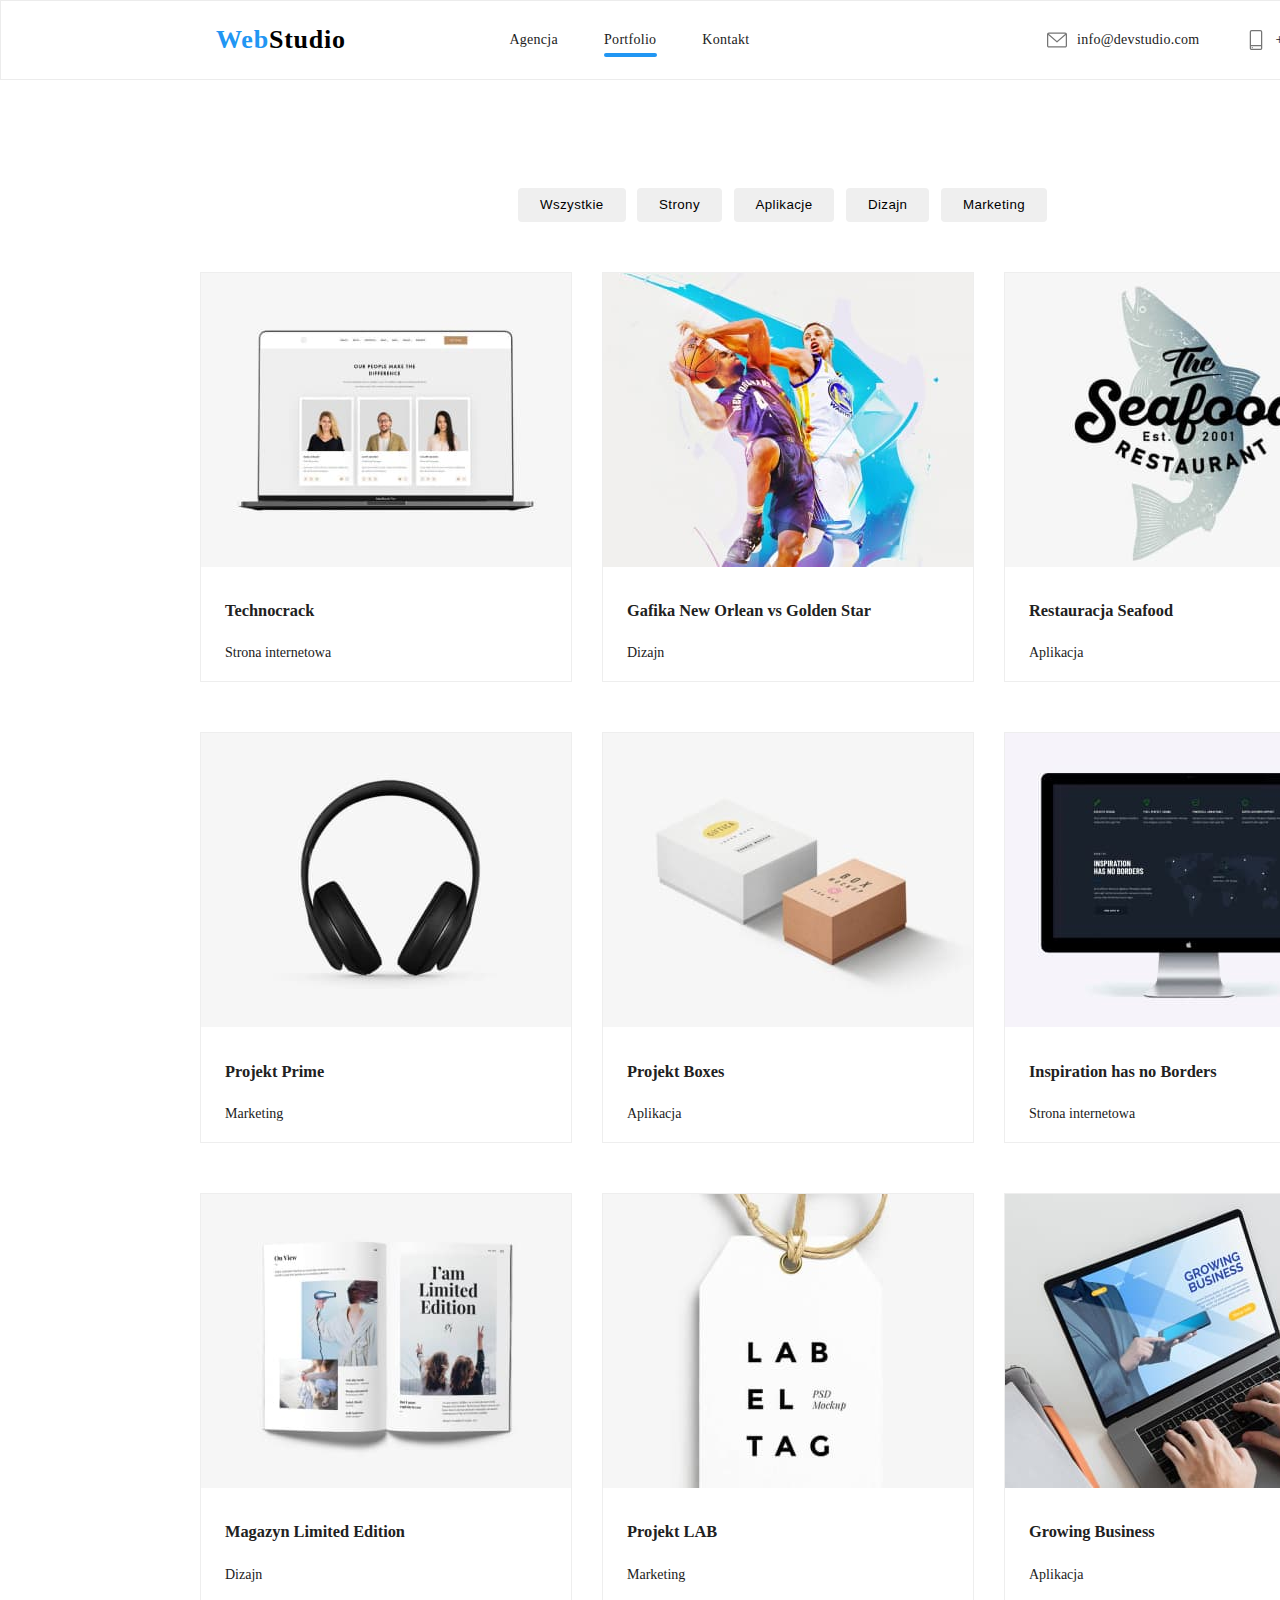
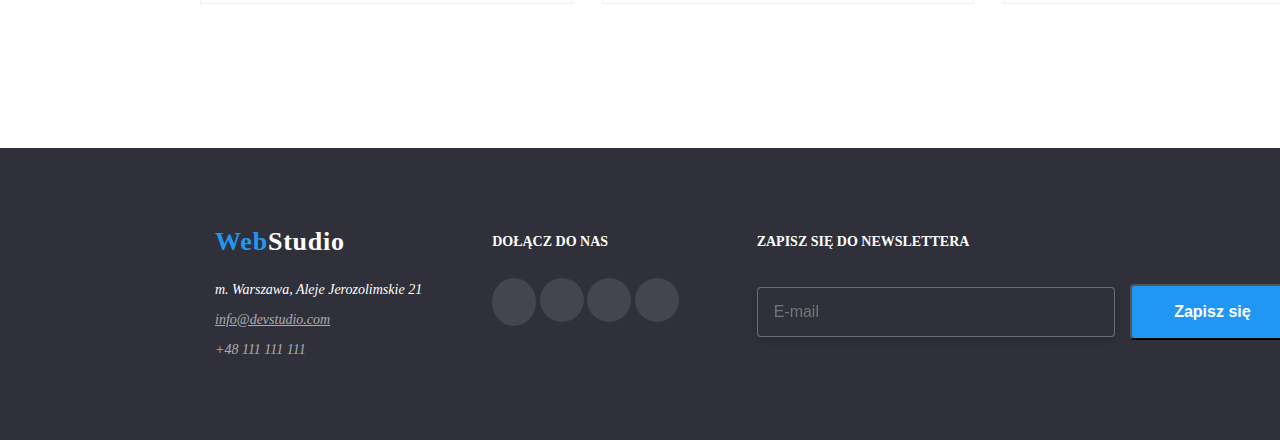
==== commit 34e08071: "hw7 advantages finished" ====
--- a/portfolio.html
+++ b/portfolio.html
@@ -270,10 +270,10 @@
       </section>
     </main>
 
-    <footer class="foot">
+     <footer class="foot">
       <div class="foot__bottom-things">
         <a href="./index.html" class="foot__brand-link"
-          ><span class="navbar__logo-color">Web</span>Studio</a
+          ><span class="footer__logo-color">Web</span>Studio</a
         >
         <address>
           <p style="color: #ffffff">m. Warszawa, Aleje Jerozolimskie 21</p>
@@ -286,41 +286,45 @@
             >
           </p>
           <p>
-            <a class="foot__bottom-link" href="tel:0048111111111">+48 111 111 111</a>
+            <a class="foot__bottom-link" href="tel:0048111111111"
+              >+48 111 111 111</a
+            >
           </p>
         </address>
       </div>
       <div class="foot__join-us">
-        <h4 class="foot__join-us-title">dołącz do nas</h4>
+        <p><b>dołącz do nas</b></p>
         <ul>
-          <li>
-            <div class="foot__footer-icons">
+          <li class="foot__footer-icons">
+            <div>
               <svg class="foot__svg-media" height="44px" width="44px">
-                <use href="./images/svg/icons.svg#icon-instagram-2"></use>
+                <use href="./images/svg/icons.svg#icon-instagram"></use>
               </svg>
             </div>
           </li>
-          <li>
-            <div class="foot__footer-icons">
+
+          <li class="foot__footer-icons">
+            
               <svg class="foot__svg-media" height="44px" width="44px">
-                <use href="./images/svg/icons.svg#icon-twitter-1"></use>
-              </svg>
-            </div>
+                <use href="./images/svg/icons.svg#icon-twitter"></use>
+              </svg>
+            
           </li>
-          <li>
-            <div class="foot__footer-icons">
+
+          <li class="foot__footer-icons">
+            
               <svg class="foot__svg-media" height="44px" width="44px">
-                <use href="./images/svg/icons.svg#icon-facebook-1"></use>
-              </svg>
-            </div>
+                <use href="./images/svg/icons.svg#icon-facebook"></use>
+              </svg>
+            
           </li>
 
-          <li>
-            <div class="foot__footer-icons">
+          <li class="foot__footer-icons">
+            
               <svg class="foot__svg-media" height="44px" width="44px">
-                <use href="./images/svg/icons.svg#icon-linkedin-1"></use>
-              </svg>
-            </div>
+                <use href="./images/svg/icons.svg#icon-linkedin"></use>
+              </svg>
+            
           </li>
         </ul>
       </div>
@@ -339,7 +343,7 @@
           <button type="submit" class="foot__newsletter-button">
             <b>Zapisz się</b>
             <svg class="foot__icon-send" height="24px" width="24px">
-              <use href="./images/svg/icons.svg#icon-icon-send"></use>
+              <use href="./images/svg/icons.svg#icon-send"></use>
             </svg>
           </button>
         </form>
--- a/css/main.min.css
+++ b/css/main.min.css
@@ -1 +1 @@
-.projects__buttons li,.projects__card .projects__overlay,.projects__card,.modal__form .modal__send-button,.modal__form .modal__comment-rubric .modal__comment textarea,.modal__form .modal__rubric .modal__box .modal__row,.modal__form .modal__rubric .modal__box,.modal,.foot__newsletter-button,.foot__newsletter .foot__newsletter-email,.foot__join-us .foot__footer-icons,.foot__bottom-things a.foot__bottom-link,.clients .clients__logos .clients__icons,.section-crew .crew__card .crew__icons-media,.navbar__contact-links .navbar__top-contact .navbar__contact-link--icon,.navbar__contact-links .navbar__top-contact,.navbar__navigation-links .navbar__top-link{-webkit-transition-property:fill,background-color,border-color;transition-property:fill,background-color,border-color;-webkit-transition-duration:250ms;transition-duration:250ms;-webkit-transition-timing-function:cubic-bezier(0.4, 0, 0.2, 1);transition-timing-function:cubic-bezier(0.4, 0, 0.2, 1);-webkit-transition-delay:0;transition-delay:0}.navbar{display:-webkit-box;display:-ms-flexbox;display:flex;-webkit-box-orient:horizontal;-webkit-box-direction:normal;-ms-flex-direction:row;flex-direction:row;-webkit-box-pack:justify;-ms-flex-pack:justify;justify-content:space-between;-webkit-box-align:center;-ms-flex-align:center;align-items:center;height:80px;border:1px solid #ececec;margin:0}.navbar__logo a{display:-webkit-box;display:-ms-flexbox;display:flex;-webkit-box-align:center;-ms-flex-align:center;align-items:center;text-decoration:none;margin-left:215px}.navbar__logo-link{text-decoration:none;font-weight:700;font-size:26px;line-height:2em;letter-spacing:.03em;color:#000}.navbar__logo-link .navbar__logo-color{color:#2196f3}.navbar__navigation-links{display:-webkit-box;display:-ms-flexbox;display:flex;-webkit-box-orient:horizontal;-webkit-box-direction:normal;-ms-flex-direction:row;flex-direction:row;-webkit-box-align:end;-ms-flex-align:end;align-items:flex-end;-webkit-column-gap:46px;-moz-column-gap:46px;column-gap:46px;font-weight:500;letter-spacing:.02em;margin:0;padding-left:93px}.navbar__navigation-links .active::after{position:absolute;content:"";display:block;width:53px;height:4px;border-radius:4px;background-color:#2196f3;margin-top:5px;margin-bottom:0}.navbar__navigation-links a{color:#212121;text-decoration:none}.navbar__navigation-links a:hover{color:#2196f3}.navbar__navigation-links .navbar__top-link{text-decoration:none;color:#212121}.navbar__navigation-links .navbar__top-link:hover{color:#2196f3}.navbar__navigation-links .navbar__top-link:active{color:#2196f3}.navbar__contact-links{display:-webkit-box;display:-ms-flexbox;display:flex;padding:0px 227px;-webkit-column-gap:46px;-moz-column-gap:46px;column-gap:46px;font-weight:500;letter-spacing:.02em}.navbar__contact-links a{display:-webkit-box;display:-ms-flexbox;display:flex;-webkit-box-align:center;-ms-flex-align:center;align-items:center;color:#212121}.navbar__contact-links .navbar__top-contact{text-decoration:none;color:#212121}.navbar__contact-links .navbar__top-contact:hover{color:#2196f3}.navbar__contact-links .navbar__top-contact:active{color:#2196f3}.navbar__contact-links .navbar__top-contact:hover .navbar__contact-link--icon{fill:#2196f3}.navbar__contact-links .navbar__top-contact .navbar__contact-link--icon{display:-webkit-inline-box;display:-ms-inline-flexbox;display:inline-flex;-webkit-box-orient:horizontal;-webkit-box-direction:normal;-ms-flex-direction:row;flex-direction:row;margin-right:10px;height:30px;width:20px;fill:#212121}.heading{display:-webkit-box;display:-ms-flexbox;display:flex;-webkit-box-orient:vertical;-webkit-box-direction:normal;-ms-flex-direction:column;flex-direction:column;-webkit-box-align:center;-ms-flex-align:center;align-items:center;margin:0 auto;background:#2f303a;padding:200px 452px 200px 452px;background-image:-webkit-gradient(linear, left top, left bottom, from(rgba(47, 48, 58, 0.4)), to(rgba(47, 48, 58, 0.4))),url("../images/main-page/backgroud-picture.jpg");background-image:linear-gradient(to bottom, rgba(47, 48, 58, 0.4), rgba(47, 48, 58, 0.4)),url("../images/main-page/backgroud-picture.jpg");background-repeat:no-repeat;background-position:center;background-size:cover;width:100%}.heading .heading__text{display:-webkit-box;display:-ms-flexbox;display:flex;-webkit-box-pack:center;-ms-flex-pack:center;justify-content:center}.heading__button{padding:10px 41px 10px 42px;letter-spacing:.06em;border-radius:4px;border:none;font-size:16px;line-height:1.87em;background-color:#2196f3;color:#fff;cursor:pointer}.section-advanteges{margin:auto;margin-left:200px;line-height:1.5em;letter-spacing:.03em;text-decoration:none;color:#757575}.aadvanteges__list-of-blocks{display:-webkit-inline-box;display:-ms-inline-flexbox;display:inline-flex;-webkit-box-orient:horizontal;-webkit-box-direction:normal;-ms-flex-direction:row;flex-direction:row;height:251px;width:1170px}.advanteges__block{margin:15px;height:251px;width:270px}.advanteges__block li{margin:15px}.advanteges__block .advantages__image{display:-webkit-box;display:-ms-flexbox;display:flex;-webkit-box-pack:center;-ms-flex-pack:center;justify-content:center;-webkit-box-align:center;-ms-flex-align:center;align-items:center;height:120px;width:270px;background-color:#f5f4fa}.advanteges__block .advantages__image .advanteges__svg{height:70px;width:70px}.advanteges__block .advantages__note{height:101px;width:270px}.workscope{display:-webkit-box;display:-ms-flexbox;display:flex;-webkit-box-orient:vertical;-webkit-box-direction:normal;-ms-flex-direction:column;flex-direction:column;width:1200px;margin:0 auto}.workscope .workscope__list{display:-webkit-box;display:-ms-flexbox;display:flex;-webkit-box-orient:horizontal;-webkit-box-direction:normal;-ms-flex-direction:row;flex-direction:row;-webkit-column-gap:30px;-moz-column-gap:30px;column-gap:30px}.workscope .workscope__list .workscope__computers--image{display:-webkit-box;display:-ms-flexbox;display:flex;-webkit-box-orient:vertical;-webkit-box-direction:normal;-ms-flex-direction:column;flex-direction:column;-webkit-box-pack:end;-ms-flex-pack:end;justify-content:flex-end;width:370px;height:294px;background-image:url("../images/main-page/workscope__computers.jpg");background-repeat:no-repeat;background-position:center;background-size:cover}.workscope .workscope__list .workscope__gradient{display:-webkit-box;display:-ms-flexbox;display:flex;-webkit-box-orient:horizontal;-webkit-box-direction:normal;-ms-flex-direction:row;flex-direction:row;-webkit-box-pack:center;-ms-flex-pack:center;justify-content:center;-webkit-box-align:center;-ms-flex-align:center;align-items:center;width:100%;height:70px;color:#fff;background-image:-webkit-gradient(linear, left top, left bottom, from(rgba(47, 48, 58, 0.8)), to(rgba(47, 48, 58, 0.8)));background-image:linear-gradient(to bottom, rgba(47, 48, 58, 0.8), rgba(47, 48, 58, 0.8))}.workscope .workscope__list .workscope__gradient p{display:-webkit-box;display:-ms-flexbox;display:flex;-webkit-box-orient:horizontal;-webkit-box-direction:normal;-ms-flex-direction:row;flex-direction:row;-webkit-box-align:center;-ms-flex-align:center;align-items:center;text-transform:uppercase}.workscope .workscope__list .workscope__mobile--image{display:-webkit-box;display:-ms-flexbox;display:flex;-webkit-box-orient:vertical;-webkit-box-direction:normal;-ms-flex-direction:column;flex-direction:column;-webkit-box-pack:end;-ms-flex-pack:end;justify-content:flex-end;width:370px;height:294px;background-image:url("../images/main-page/workscope__mobile.jpg");background-repeat:no-repeat;background-position:center;background-size:cover}.workscope .workscope__list .workscope__gradient{display:-webkit-box;display:-ms-flexbox;display:flex;-webkit-box-orient:horizontal;-webkit-box-direction:normal;-ms-flex-direction:row;flex-direction:row;-webkit-box-pack:center;-ms-flex-pack:center;justify-content:center;-webkit-box-align:center;-ms-flex-align:center;align-items:center;width:100%;height:70px;color:#fff;background-image:-webkit-gradient(linear, left top, left bottom, from(rgba(47, 48, 58, 0.8)), to(rgba(47, 48, 58, 0.8)));background-image:linear-gradient(to bottom, rgba(47, 48, 58, 0.8), rgba(47, 48, 58, 0.8))}.workscope .workscope__list .workscope__gradient p{display:-webkit-box;display:-ms-flexbox;display:flex;-webkit-box-orient:horizontal;-webkit-box-direction:normal;-ms-flex-direction:row;flex-direction:row;-webkit-box-align:center;-ms-flex-align:center;align-items:center;text-transform:uppercase}.workscope .workscope__list .workscope__graphic--image{display:-webkit-box;display:-ms-flexbox;display:flex;-webkit-box-orient:vertical;-webkit-box-direction:normal;-ms-flex-direction:column;flex-direction:column;-webkit-box-pack:end;-ms-flex-pack:end;justify-content:flex-end;width:370px;height:294px;background-image:url("../images/main-page/workscope__graphic.jpg");background-repeat:no-repeat;background-position:center;background-size:cover}.workscope .workscope__list .workscope__gradient{display:-webkit-box;display:-ms-flexbox;display:flex;-webkit-box-orient:horizontal;-webkit-box-direction:normal;-ms-flex-direction:row;flex-direction:row;-webkit-box-pack:center;-ms-flex-pack:center;justify-content:center;-webkit-box-align:center;-ms-flex-align:center;align-items:center;width:100%;height:70px;color:#fff;background-image:-webkit-gradient(linear, left top, left bottom, from(rgba(47, 48, 58, 0.8)), to(rgba(47, 48, 58, 0.8)));background-image:linear-gradient(to bottom, rgba(47, 48, 58, 0.8), rgba(47, 48, 58, 0.8))}.workscope .workscope__list .workscope__gradient p{display:-webkit-box;display:-ms-flexbox;display:flex;-webkit-box-orient:horizontal;-webkit-box-direction:normal;-ms-flex-direction:row;flex-direction:row;-webkit-box-align:center;-ms-flex-align:center;align-items:center;text-transform:uppercase}.section-crew{display:-webkit-box;display:-ms-flexbox;display:flex;-webkit-box-orient:vertical;-webkit-box-direction:normal;-ms-flex-direction:column;flex-direction:column;-webkit-box-pack:center;-ms-flex-pack:center;justify-content:center;-webkit-box-align:center;-ms-flex-align:center;align-items:center;margin:0 auto;background:#f5f4fa}.section-crew li{display:-webkit-inline-box;display:-ms-inline-flexbox;display:inline-flex;list-style:none;-webkit-box-align:center;-ms-flex-align:center;align-items:center}.section-crew .crew__list{display:-webkit-box;display:-ms-flexbox;display:flex;-webkit-box-orient:horizontal;-webkit-box-direction:normal;-ms-flex-direction:row;flex-direction:row}.section-crew .crew__card{text-align:center;margin:15px;font-size:16px;line-height:1.37em;letter-spacing:.03em;background:#fff;-webkit-box-shadow:0px 1px 3px rgba(0,0,0,.12),0px 1px 1px rgba(0,0,0,.14),0px 2px 1px rgba(0,0,0,.2);box-shadow:0px 1px 3px rgba(0,0,0,.12),0px 1px 1px rgba(0,0,0,.14),0px 2px 1px rgba(0,0,0,.2);border-radius:0px 0px 4px 4px}.section-crew .crew__card .crew__card-note{margin-bottom:30px}.section-crew .crew__card .crew__icons-media{display:-webkit-box;display:-ms-flexbox;display:flex;-webkit-box-align:center;-ms-flex-align:center;align-items:center;cursor:pointer;border-radius:50%;fill:#afb1b8}.section-crew .crew__card .crew__icons-media:hover{background-color:#2196f3;fill:#fff}.section-crew .crew__card .crew__icons-media .crew__svg-media{padding:11px}.clients{padding-bottom:94px}.clients .clients__logos{display:-webkit-box;display:-ms-flexbox;display:flex;-webkit-box-orient:horizontal;-webkit-box-direction:normal;-ms-flex-direction:row;flex-direction:row;-webkit-box-pack:center;-ms-flex-pack:center;justify-content:center;-webkit-box-align:center;-ms-flex-align:center;align-items:center;-webkit-column-gap:30px;-moz-column-gap:30px;column-gap:30px}.clients .clients__logos .clients__icons{display:-webkit-inline-box;display:-ms-inline-flexbox;display:inline-flex;-ms-flex-wrap:wrap;flex-wrap:wrap;padding:8px;border:1px solid;border-radius:4px;cursor:pointer;border-color:#afb1b8;fill:#afb1b8}.clients .clients__logos .clients__icons:hover{fill:#2196f3;border-color:#2196f3}.foot{display:-webkit-box;display:-ms-flexbox;display:flex;-webkit-box-orient:horizontal;-webkit-box-direction:normal;-ms-flex-direction:row;flex-direction:row;-webkit-box-pack:start;-ms-flex-pack:start;justify-content:start;-webkit-box-align:center;-ms-flex-align:center;align-items:center;text-decoration:none;background:#2f303a}.foot__bottom-things{display:-webkit-box;display:-ms-flexbox;display:flex;-webkit-box-orient:vertical;-webkit-box-direction:normal;-ms-flex-direction:column;flex-direction:column;padding:60px 60px;padding-left:215px;padding-right:70px}.foot__bottom-things .foot__bottom-things p{padding-bottom:9px}.foot__bottom-things .foot__brand-link{text-decoration:none;font-weight:700;font-size:26px;line-height:2em;letter-spacing:.03em;color:#fff}.foot__bottom-things a.foot__bottom-link{color:rgba(255,255,255,.6);text-decoration:none}.foot__bottom-things a.foot__bottom-link:hover{color:#2196f3}.foot__bottom-things a.foot__bottom-link:active{color:#2196f3}.foot__join-us{display:-webkit-box;display:-ms-flexbox;display:flex;-webkit-box-orient:vertical;-webkit-box-direction:normal;-ms-flex-direction:column;flex-direction:column;-webkit-box-align:start;-ms-flex-align:start;align-items:flex-start;padding-top:72px;padding-bottom:100px;color:#fff;text-transform:uppercase}.foot__join-us .foot__join-us li{display:-webkit-inline-box;display:-ms-inline-flexbox;display:inline-flex;-webkit-box-orient:horizontal;-webkit-box-direction:normal;-ms-flex-direction:row;flex-direction:row}.foot__join-us .foot__footer-icons{display:-webkit-box;display:-ms-flexbox;display:flex;-webkit-box-align:center;-ms-flex-align:center;align-items:center;cursor:pointer;border-radius:50%;fill:#fff;background-color:rgba(255,255,255,.1)}.foot__join-us .foot__footer-icons:hover{background-color:#2196f3}.foot__join-us .foot__footer-icons .foot__svg-media{padding:11px}.foot__newsletter{display:-webkit-box;display:-ms-flexbox;display:flex;-webkit-box-orient:vertical;-webkit-box-direction:normal;-ms-flex-direction:column;flex-direction:column;padding-top:72px;padding-bottom:60px;padding-left:78px;background-color:#2f303a}.foot__newsletter p{text-transform:uppercase;padding-bottom:20px;color:#fff}.foot__newsletter .foot__newsletter-email{display:inline;background-color:#2f303a;border:1px solid rgba(255,255,255,.3);border-radius:4px;height:50px;padding-left:16px;margin-right:12px;width:358px;font-size:16px;-webkit-filter:drop-shadow(0px 4px 4px rgba(0, 0, 0, 0.15));filter:drop-shadow(0px 4px 4px rgba(0, 0, 0, 0.15))}.foot__newsletter .foot__newsletter-email:hover{border-color:#2196f3}.foot__newsletter-button{display:-webkit-inline-box;display:-ms-inline-flexbox;display:inline-flex;-webkit-box-align:center;-ms-flex-align:center;align-items:center;-webkit-box-pack:center;-ms-flex-pack:center;justify-content:center;padding-left:42px;background-color:#2196f3;color:#fff;border-radius:4px;font-size:16px}.foot__newsletter-button:hover{-webkit-box-shadow:0px 4px 4px rgba(0,0,0,.15);box-shadow:0px 4px 4px rgba(0,0,0,.15);cursor:pointer}.foot__newsletter-button .foot__icon-send{margin:13px 28px 13px 24px;fill:#fff}.backdrop{position:fixed;left:0;top:0;width:100%;height:100%;background-color:rgba(0,0,0,.1)}.modal{position:absolute;top:50%;left:50%;-webkit-transform:translate(-50%, -50%);transform:translate(-50%, -50%);width:528px;min-height:581px;border-radius:4px;background-color:#fff}.modal:hover{-webkit-box-shadow:0px 1px 3px rgba(0,0,0,.12),0px 1px 1px rgba(0,0,0,.14),0px 2px 1px rgba(0,0,0,.2);box-shadow:0px 1px 3px rgba(0,0,0,.12),0px 1px 1px rgba(0,0,0,.14),0px 2px 1px rgba(0,0,0,.2)}.modal__button-close{position:absolute;top:8px;right:8px;width:30px;height:30px;background-color:#fff;fill:#000;border:1px solid rgba(0,0,0,.1);border-radius:50%;cursor:pointer}.is-hidden{opacity:0;visibility:hidden;pointer-events:none;-webkit-transform:translateX(-50%) translateY(-50%) scale(0) rotate(0deg) skew(40deg, 40deg);transform:translateX(-50%) translateY(-50%) scale(0) rotate(0deg) skew(40deg, 40deg)}.modal__form{display:-webkit-box;display:-ms-flexbox;display:flex;-webkit-box-orient:vertical;-webkit-box-direction:normal;-ms-flex-direction:column;flex-direction:column;padding-left:40px}.modal__form .modal__form-title{display:-webkit-box;display:-ms-flexbox;display:flex;-webkit-box-align:center;-ms-flex-align:center;align-items:center;-webkit-box-pack:center;-ms-flex-pack:center;justify-content:center;padding:40px 40px 30px 40px;font-size:20px;line-height:23px}.modal__form .modal__rubric{display:-webkit-box;display:-ms-flexbox;display:flex;-webkit-box-orient:vertical;-webkit-box-direction:normal;-ms-flex-direction:column;flex-direction:column}.modal__form .modal__rubric p{padding-left:40px;padding-bottom:4px;font-size:12px;line-height:14px;letter-spacing:.01em;color:#757575}.modal__form .modal__rubric .modal__box{display:-webkit-box;display:-ms-flexbox;display:flex;-webkit-box-orient:horizontal;-webkit-box-direction:normal;-ms-flex-direction:row;flex-direction:row;-webkit-box-align:center;-ms-flex-align:center;align-items:center;padding-left:15px;width:448px;height:40px;border:1px solid rgba(33,33,33,.2);border-radius:4px;margin-left:40px;margin-bottom:28px}.modal__form .modal__rubric .modal__box:hover{border-color:#2196f3;fill:#2196f3}.modal__form .modal__rubric .modal__box .modal__icon{display:-webkit-inline-box;display:-ms-inline-flexbox;display:inline-flex;border:none;margin-right:15px}.modal__form .modal__rubric .modal__box .modal__row{display:-webkit-inline-box;display:-ms-inline-flexbox;display:inline-flex;cursor:text;width:100%;height:100%;border:none}.modal__form .modal__rubric .modal__box .modal__row:hover{border-color:#fff}.modal__form .modal__rubric .modal__box .modal__row:focus{border-color:#fff}.modal__form .modal__comment-rubric{display:-webkit-box;display:-ms-flexbox;display:flex;-webkit-box-orient:vertical;-webkit-box-direction:normal;-ms-flex-direction:column;flex-direction:column}.modal__form .modal__comment-rubric p{padding-left:40px;padding-bottom:4px;font-size:12px;line-height:14px;letter-spacing:.01em;color:#757575}.modal__form .modal__comment-rubric .modal__comment{display:-webkit-box;display:-ms-flexbox;display:flex;-webkit-box-orient:horizontal;-webkit-box-direction:normal;-ms-flex-direction:row;flex-direction:row;-webkit-box-align:center;-ms-flex-align:center;align-items:center;-webkit-box-pack:start;-ms-flex-pack:start;justify-content:flex-start;margin-left:40px}.modal__form .modal__comment-rubric .modal__comment textarea{resize:none;height:120px;width:448px;padding:12px 16px 12px 16px;border:1px solid rgba(33,33,33,.2);border-radius:4px}.modal__form .modal__comment-rubric .modal__comment textarea:hover{border-color:#2196f3}.modal__form .modal__send-button{border:none;padding:10px 76px 10px 76px;margin:30px 164px 40px 164px;background-color:#2196f3;color:#fff;border-radius:4px;font-size:16px;line-height:30px}.modal__form .modal__send-button:hover{-webkit-box-shadow:0px 4px 4px rgba(0,0,0,.15);box-shadow:0px 4px 4px rgba(0,0,0,.15);cursor:pointer}.modal__checkbox:checked~.modal__check-sign{background-color:#2196f3;fill:#fff;visibility:visible}.modal__law-rules{display:block;position:relative;cursor:pointer;margin-top:25px;margin-left:54px;margin-right:7px}.modal__law-rules p :not(a.modal__law-link){color:#757575}.modal__law-rules .modal__checkbox-frame{position:absolute;display:block;border:1px solid #212121;border-radius:2px;height:17px;width:18px}.modal__law-rules .modal__checkbox-frame .modal__check-sign{position:absolute;top:0;left:0;width:16px;height:15px;visibility:hidden}.modal__law-rules .modal__checkbox-frame .modal__checkbox{position:absolute;display:block;opacity:0;cursor:pointer;height:0;width:0}.modal__law-rules .modal__text-field{padding-left:20px}.modal__law-rules .modal__text-field a.modal__law-link{color:#2196f3;text-decoration:underline}.projects{display:-webkit-box;display:-ms-flexbox;display:flex;-webkit-box-orient:vertical;-webkit-box-direction:normal;-ms-flex-direction:column;flex-direction:column;padding-bottom:40px}.projects__list{display:-webkit-box;display:-ms-flexbox;display:flex;-webkit-box-orient:horizontal;-webkit-box-direction:normal;-ms-flex-direction:row;flex-direction:row;-webkit-column-gap:30px;-moz-column-gap:30px;column-gap:30px}.projects__card{display:-webkit-box;display:-ms-flexbox;display:flex;-webkit-box-orient:vertical;-webkit-box-direction:normal;-ms-flex-direction:column;flex-direction:column;-webkit-box-align:start;-ms-flex-align:start;align-items:flex-start;margin-bottom:50px;border:1px solid #eee;position:relative;overflow:hidden;cursor:pointer}.projects__card:hover{-webkit-box-shadow:0px 1px 1px rgba(0,0,0,.12),0px 4px 4px rgba(0,0,0,.06),1px 4px 6px rgba(0,0,0,.16);box-shadow:0px 1px 1px rgba(0,0,0,.12),0px 4px 4px rgba(0,0,0,.06),1px 4px 6px rgba(0,0,0,.16)}.projects__card:hover .projects__overlay{-webkit-transform:translateY(0);transform:translateY(0);background-color:rgba(33,150,243,.9)}.projects__card .projects__note{width:100%;height:100%;z-index:4;background-color:#fff}.projects__card .projects__note .projects__title{margin-bottom:20px;padding-left:24px}.projects__card .projects__overlay{position:absolute;top:0;left:0;width:100%;height:100%;z-index:1;-webkit-transform:translateY(100%);transform:translateY(100%)}.projects__card .projects__overlay p{padding:10px;font-size:18px;color:#fff;letter-spacing:.03em;line-height:28px}.projects__buttons{padding-left:310px}.projects__buttons li{display:inline-block;padding-top:94px;padding-bottom:50px;padding-left:8px;border:none;text-decoration:none;color:#fff}.projects__buttons li:hover{background-color:#2196f3;color:#fff;border-color:#2196f3;border:0px;-webkit-box-shadow:0px 3px 1px rgba(0,0,0,.1),0px 1px 2px rgba(0,0,0,.08),0px 2px 2px rgba(0,0,0,.12);box-shadow:0px 3px 1px rgba(0,0,0,.1),0px 1px 2px rgba(0,0,0,.08),0px 2px 2px rgba(0,0,0,.12)}.projects__buttons li .projects__button{padding:6px 22px 6px 22px;border:none;border-radius:4px;text-align:center;line-height:1.62em;letter-spacing:.03em;cursor:pointer}body{color:#212121;font-size:14px;line-height:16px;min-height:100%;width:1600px;margin:0 auto}section{padding-top:94px;padding-bottom:94px}ul{list-style-type:none;padding-left:0}h1{text-transform:uppercase;letter-spacing:.06em;text-align:center;font-weight:900;font-size:44px;line-height:1.75em;color:#fff}h2{text-align:center;font-size:36px;padding-bottom:50px;margin:0px}h3{text-align:left;padding-bottom:10px;-webkit-text-decoration:solid;text-decoration:solid;padding-top:20px}h4{margin-top:30px;margin-bottom:10px;-webkit-text-decoration:solid;text-decoration:solid}.container{margin:0px auto;max-width:1200px}/*# sourceMappingURL=main.min.css.map */+.projects__buttons li,.projects__card .projects__overlay,.projects__card,.modal__form .modal__send-button,.modal__form .modal__comment-rubric .modal__comment textarea,.modal__form .modal__rubric .modal__box .modal__row,.modal__form .modal__rubric .modal__box,.modal,.foot__newsletter-button,.foot__newsletter .foot__newsletter-email,.foot__join-us .foot__footer-icons,.foot__bottom-things a.foot__bottom-link,.clients .clients__logos .clients__icons,.section-crew .crew__card .crew__icons-media,.navbar__contact-links .navbar__top-contact .navbar__contact-link--icon,.navbar__contact-links .navbar__top-contact,.navbar__navigation-links .navbar__top-link{-webkit-transition-property:fill,background-color,border-color;transition-property:fill,background-color,border-color;-webkit-transition-duration:250ms;transition-duration:250ms;-webkit-transition-timing-function:cubic-bezier(0.4, 0, 0.2, 1);transition-timing-function:cubic-bezier(0.4, 0, 0.2, 1);-webkit-transition-delay:0;transition-delay:0}.navbar{display:-webkit-box;display:-ms-flexbox;display:flex;-webkit-box-orient:horizontal;-webkit-box-direction:normal;-ms-flex-direction:row;flex-direction:row;-webkit-box-pack:justify;-ms-flex-pack:justify;justify-content:space-between;-webkit-box-align:center;-ms-flex-align:center;align-items:center;height:80px;border:1px solid #ececec;margin:0}.navbar__logo a{display:-webkit-box;display:-ms-flexbox;display:flex;-webkit-box-align:center;-ms-flex-align:center;align-items:center;text-decoration:none;margin-left:215px}.navbar__logo-link{text-decoration:none;font-weight:700;font-size:26px;line-height:2em;letter-spacing:.03em;color:#000}.navbar__logo-link .navbar__logo-color{color:#2196f3}.navbar__navigation-links{display:-webkit-box;display:-ms-flexbox;display:flex;-webkit-box-orient:horizontal;-webkit-box-direction:normal;-ms-flex-direction:row;flex-direction:row;-webkit-box-align:end;-ms-flex-align:end;align-items:flex-end;-webkit-column-gap:46px;-moz-column-gap:46px;column-gap:46px;font-weight:500;letter-spacing:.02em;margin:0;padding-left:93px}.navbar__navigation-links .active::after{position:absolute;content:"";display:block;width:53px;height:4px;border-radius:4px;background-color:#2196f3;margin-top:5px;margin-bottom:0}.navbar__navigation-links a{color:#212121;text-decoration:none}.navbar__navigation-links a:hover{color:#2196f3}.navbar__navigation-links .navbar__top-link{text-decoration:none;color:#212121}.navbar__navigation-links .navbar__top-link:hover{color:#2196f3}.navbar__navigation-links .navbar__top-link:active{color:#2196f3}.navbar__contact-links{display:-webkit-box;display:-ms-flexbox;display:flex;padding:0px 227px;-webkit-column-gap:46px;-moz-column-gap:46px;column-gap:46px;font-weight:500;letter-spacing:.02em}.navbar__contact-links a{display:-webkit-box;display:-ms-flexbox;display:flex;-webkit-box-align:center;-ms-flex-align:center;align-items:center;color:#212121}.navbar__contact-links .navbar__top-contact{text-decoration:none;color:#212121}.navbar__contact-links .navbar__top-contact:hover{color:#2196f3}.navbar__contact-links .navbar__top-contact:active{color:#2196f3}.navbar__contact-links .navbar__top-contact:hover .navbar__contact-link--icon{fill:#2196f3}.navbar__contact-links .navbar__top-contact .navbar__contact-link--icon{display:-webkit-inline-box;display:-ms-inline-flexbox;display:inline-flex;-webkit-box-orient:horizontal;-webkit-box-direction:normal;-ms-flex-direction:row;flex-direction:row;margin-right:10px;height:30px;width:20px;fill:#212121}.heading{display:-webkit-box;display:-ms-flexbox;display:flex;-webkit-box-orient:vertical;-webkit-box-direction:normal;-ms-flex-direction:column;flex-direction:column;-webkit-box-align:center;-ms-flex-align:center;align-items:center;margin:0 auto;background:#2f303a;padding:200px 452px 200px 452px;background-image:-webkit-gradient(linear, left top, left bottom, from(rgba(47, 48, 58, 0.4)), to(rgba(47, 48, 58, 0.4))),url("../images/main-page/backgroud-picture.jpg");background-image:linear-gradient(to bottom, rgba(47, 48, 58, 0.4), rgba(47, 48, 58, 0.4)),url("../images/main-page/backgroud-picture.jpg");background-repeat:no-repeat;background-position:center;background-size:cover;width:100%}.heading .heading__text{display:-webkit-box;display:-ms-flexbox;display:flex;-webkit-box-pack:center;-ms-flex-pack:center;justify-content:center}.heading__button{padding:10px 41px 10px 42px;letter-spacing:.06em;border-radius:4px;border:none;font-size:16px;line-height:1.87em;background-color:#2196f3;color:#fff;cursor:pointer}.section-advanteges{line-height:1.5em;letter-spacing:.03em;text-decoration:none;color:#757575}.section-advanteges__list-of-blocks{display:-webkit-box;display:-ms-flexbox;display:flex;-webkit-box-orient:horizontal;-webkit-box-direction:normal;-ms-flex-direction:row;flex-direction:row;-webkit-box-pack:center;-ms-flex-pack:center;justify-content:center}.section-advanteges__block{margin:15px;width:270px}.section-advanteges__block .section-advantages__image{display:-webkit-box;display:-ms-flexbox;display:flex;-webkit-box-pack:center;-ms-flex-pack:center;justify-content:center;-webkit-box-align:center;-ms-flex-align:center;align-items:center;height:120px;width:270px;background-color:#f5f4fa}.section-advanteges__block .section-advantages__image .section-advantages__image--svg{height:70px;width:70px}.workscope{display:-webkit-box;display:-ms-flexbox;display:flex;-webkit-box-orient:vertical;-webkit-box-direction:normal;-ms-flex-direction:column;flex-direction:column;width:1200px;margin:0 auto}.workscope .workscope__list{display:-webkit-box;display:-ms-flexbox;display:flex;-webkit-box-orient:horizontal;-webkit-box-direction:normal;-ms-flex-direction:row;flex-direction:row;-webkit-column-gap:30px;-moz-column-gap:30px;column-gap:30px}.workscope .workscope__list .workscope__computers--image{display:-webkit-box;display:-ms-flexbox;display:flex;-webkit-box-orient:vertical;-webkit-box-direction:normal;-ms-flex-direction:column;flex-direction:column;-webkit-box-pack:end;-ms-flex-pack:end;justify-content:flex-end;width:370px;height:294px;background-image:url("../images/main-page/workscope__computers.jpg");background-repeat:no-repeat;background-position:center;background-size:cover}.workscope .workscope__list .workscope__gradient{display:-webkit-box;display:-ms-flexbox;display:flex;-webkit-box-orient:horizontal;-webkit-box-direction:normal;-ms-flex-direction:row;flex-direction:row;-webkit-box-pack:center;-ms-flex-pack:center;justify-content:center;-webkit-box-align:center;-ms-flex-align:center;align-items:center;width:100%;height:70px;color:#fff;background-image:-webkit-gradient(linear, left top, left bottom, from(rgba(47, 48, 58, 0.8)), to(rgba(47, 48, 58, 0.8)));background-image:linear-gradient(to bottom, rgba(47, 48, 58, 0.8), rgba(47, 48, 58, 0.8))}.workscope .workscope__list .workscope__gradient p{display:-webkit-box;display:-ms-flexbox;display:flex;-webkit-box-orient:horizontal;-webkit-box-direction:normal;-ms-flex-direction:row;flex-direction:row;-webkit-box-align:center;-ms-flex-align:center;align-items:center;text-transform:uppercase}.workscope .workscope__list .workscope__mobile--image{display:-webkit-box;display:-ms-flexbox;display:flex;-webkit-box-orient:vertical;-webkit-box-direction:normal;-ms-flex-direction:column;flex-direction:column;-webkit-box-pack:end;-ms-flex-pack:end;justify-content:flex-end;width:370px;height:294px;background-image:url("../images/main-page/workscope__mobile.jpg");background-repeat:no-repeat;background-position:center;background-size:cover}.workscope .workscope__list .workscope__gradient{display:-webkit-box;display:-ms-flexbox;display:flex;-webkit-box-orient:horizontal;-webkit-box-direction:normal;-ms-flex-direction:row;flex-direction:row;-webkit-box-pack:center;-ms-flex-pack:center;justify-content:center;-webkit-box-align:center;-ms-flex-align:center;align-items:center;width:100%;height:70px;color:#fff;background-image:-webkit-gradient(linear, left top, left bottom, from(rgba(47, 48, 58, 0.8)), to(rgba(47, 48, 58, 0.8)));background-image:linear-gradient(to bottom, rgba(47, 48, 58, 0.8), rgba(47, 48, 58, 0.8))}.workscope .workscope__list .workscope__gradient p{display:-webkit-box;display:-ms-flexbox;display:flex;-webkit-box-orient:horizontal;-webkit-box-direction:normal;-ms-flex-direction:row;flex-direction:row;-webkit-box-align:center;-ms-flex-align:center;align-items:center;text-transform:uppercase}.workscope .workscope__list .workscope__graphic--image{display:-webkit-box;display:-ms-flexbox;display:flex;-webkit-box-orient:vertical;-webkit-box-direction:normal;-ms-flex-direction:column;flex-direction:column;-webkit-box-pack:end;-ms-flex-pack:end;justify-content:flex-end;width:370px;height:294px;background-image:url("../images/main-page/workscope__graphic.jpg");background-repeat:no-repeat;background-position:center;background-size:cover}.workscope .workscope__list .workscope__gradient{display:-webkit-box;display:-ms-flexbox;display:flex;-webkit-box-orient:horizontal;-webkit-box-direction:normal;-ms-flex-direction:row;flex-direction:row;-webkit-box-pack:center;-ms-flex-pack:center;justify-content:center;-webkit-box-align:center;-ms-flex-align:center;align-items:center;width:100%;height:70px;color:#fff;background-image:-webkit-gradient(linear, left top, left bottom, from(rgba(47, 48, 58, 0.8)), to(rgba(47, 48, 58, 0.8)));background-image:linear-gradient(to bottom, rgba(47, 48, 58, 0.8), rgba(47, 48, 58, 0.8))}.workscope .workscope__list .workscope__gradient p{display:-webkit-box;display:-ms-flexbox;display:flex;-webkit-box-orient:horizontal;-webkit-box-direction:normal;-ms-flex-direction:row;flex-direction:row;-webkit-box-align:center;-ms-flex-align:center;align-items:center;text-transform:uppercase}.section-crew{display:-webkit-box;display:-ms-flexbox;display:flex;-webkit-box-orient:vertical;-webkit-box-direction:normal;-ms-flex-direction:column;flex-direction:column;-webkit-box-pack:center;-ms-flex-pack:center;justify-content:center;-webkit-box-align:center;-ms-flex-align:center;align-items:center;margin:0 auto;background:#f5f4fa}.section-crew li{display:-webkit-inline-box;display:-ms-inline-flexbox;display:inline-flex;list-style:none;-webkit-box-align:center;-ms-flex-align:center;align-items:center}.section-crew .crew__list{display:-webkit-box;display:-ms-flexbox;display:flex;-webkit-box-orient:horizontal;-webkit-box-direction:normal;-ms-flex-direction:row;flex-direction:row}.section-crew .crew__card{text-align:center;margin:15px;font-size:16px;line-height:1.37em;letter-spacing:.03em;background:#fff;-webkit-box-shadow:0px 1px 3px rgba(0,0,0,.12),0px 1px 1px rgba(0,0,0,.14),0px 2px 1px rgba(0,0,0,.2);box-shadow:0px 1px 3px rgba(0,0,0,.12),0px 1px 1px rgba(0,0,0,.14),0px 2px 1px rgba(0,0,0,.2);border-radius:0px 0px 4px 4px}.section-crew .crew__card .crew__card-note{margin-bottom:30px}.section-crew .crew__card .crew__icons-media{display:-webkit-box;display:-ms-flexbox;display:flex;-webkit-box-align:center;-ms-flex-align:center;align-items:center;cursor:pointer;border-radius:50%;fill:#afb1b8}.section-crew .crew__card .crew__icons-media:hover{background-color:#2196f3;fill:#fff}.section-crew .crew__card .crew__icons-media .crew__svg-media{padding:11px}.clients{padding-bottom:94px}.clients .clients__logos{display:-webkit-box;display:-ms-flexbox;display:flex;-webkit-box-orient:horizontal;-webkit-box-direction:normal;-ms-flex-direction:row;flex-direction:row;-webkit-box-pack:center;-ms-flex-pack:center;justify-content:center;-webkit-box-align:center;-ms-flex-align:center;align-items:center;-webkit-column-gap:30px;-moz-column-gap:30px;column-gap:30px}.clients .clients__logos .clients__icons{display:-webkit-inline-box;display:-ms-inline-flexbox;display:inline-flex;-ms-flex-wrap:wrap;flex-wrap:wrap;padding:8px;border:1px solid;border-radius:4px;cursor:pointer;border-color:#afb1b8;fill:#afb1b8}.clients .clients__logos .clients__icons:hover{fill:#2196f3;border-color:#2196f3}.foot{display:-webkit-box;display:-ms-flexbox;display:flex;-webkit-box-orient:horizontal;-webkit-box-direction:normal;-ms-flex-direction:row;flex-direction:row;-webkit-box-pack:start;-ms-flex-pack:start;justify-content:start;-webkit-box-align:center;-ms-flex-align:center;align-items:center;text-decoration:none;background:#2f303a}.foot__bottom-things{display:-webkit-box;display:-ms-flexbox;display:flex;-webkit-box-orient:vertical;-webkit-box-direction:normal;-ms-flex-direction:column;flex-direction:column;padding:60px 60px;padding-left:215px;padding-right:70px}.foot__bottom-things .foot__bottom-things p{padding-bottom:9px}.foot__bottom-things .foot__brand-link{text-decoration:none;font-weight:700;font-size:26px;line-height:2em;letter-spacing:.03em;color:#fff}.foot__bottom-things .foot__brand-link .footer__logo-color{color:#2196f3}.foot__bottom-things a.foot__bottom-link{color:rgba(255,255,255,.6);text-decoration:none}.foot__bottom-things a.foot__bottom-link:hover{color:#2196f3}.foot__bottom-things a.foot__bottom-link:active{color:#2196f3}.foot__join-us{display:-webkit-box;display:-ms-flexbox;display:flex;-webkit-box-orient:vertical;-webkit-box-direction:normal;-ms-flex-direction:column;flex-direction:column;-webkit-box-align:start;-ms-flex-align:start;align-items:flex-start;padding-top:72px;padding-bottom:100px;color:#fff;text-transform:uppercase}.foot__join-us .foot__footer-icons{display:-webkit-inline-box;display:-ms-inline-flexbox;display:inline-flex;-webkit-box-orient:horizontal;-webkit-box-direction:normal;-ms-flex-direction:row;flex-direction:row;-webkit-box-align:center;-ms-flex-align:center;align-items:center;border-radius:50%;cursor:pointer;fill:#fff;background-color:rgba(255,255,255,.1)}.foot__join-us .foot__footer-icons:hover{background-color:#2196f3}.foot__join-us .foot__footer-icons .foot__svg-media{padding:11px}.foot__newsletter{display:-webkit-box;display:-ms-flexbox;display:flex;-webkit-box-orient:vertical;-webkit-box-direction:normal;-ms-flex-direction:column;flex-direction:column;padding-top:72px;padding-bottom:100px;padding-left:78px;background-color:#2f303a}.foot__newsletter p{text-transform:uppercase;padding-bottom:20px;color:#fff}.foot__newsletter .foot__newsletter-email{display:inline;background-color:#2f303a;border:1px solid rgba(255,255,255,.3);border-radius:4px;height:50px;padding-left:16px;margin-right:12px;width:358px;font-size:16px;-webkit-filter:drop-shadow(0px 4px 4px rgba(0, 0, 0, 0.15));filter:drop-shadow(0px 4px 4px rgba(0, 0, 0, 0.15))}.foot__newsletter .foot__newsletter-email:hover{border-color:#2196f3}.foot__newsletter-button{display:-webkit-inline-box;display:-ms-inline-flexbox;display:inline-flex;-webkit-box-align:center;-ms-flex-align:center;align-items:center;-webkit-box-pack:center;-ms-flex-pack:center;justify-content:center;padding-left:42px;background-color:#2196f3;color:#fff;border-radius:4px;font-size:16px}.foot__newsletter-button:hover{-webkit-box-shadow:0px 4px 4px rgba(0,0,0,.15);box-shadow:0px 4px 4px rgba(0,0,0,.15);cursor:pointer}.foot__newsletter-button .foot__icon-send{margin:13px 28px 13px 24px;fill:#fff}.backdrop{position:fixed;left:0;top:0;width:100%;height:100%;background-color:rgba(0,0,0,.1)}.modal{position:absolute;top:50%;left:50%;-webkit-transform:translate(-50%, -50%);transform:translate(-50%, -50%);width:528px;min-height:581px;border-radius:4px;background-color:#fff}.modal:hover{-webkit-box-shadow:0px 1px 3px rgba(0,0,0,.12),0px 1px 1px rgba(0,0,0,.14),0px 2px 1px rgba(0,0,0,.2);box-shadow:0px 1px 3px rgba(0,0,0,.12),0px 1px 1px rgba(0,0,0,.14),0px 2px 1px rgba(0,0,0,.2)}.modal__button-close{position:absolute;top:8px;right:8px;width:30px;height:30px;background-color:#fff;fill:#000;border:1px solid rgba(0,0,0,.1);border-radius:50%;cursor:pointer}.is-hidden{opacity:0;visibility:hidden;pointer-events:none;-webkit-transform:translateX(-50%) translateY(-50%) scale(0) rotate(0deg) skew(40deg, 40deg);transform:translateX(-50%) translateY(-50%) scale(0) rotate(0deg) skew(40deg, 40deg)}.modal__form{display:-webkit-box;display:-ms-flexbox;display:flex;-webkit-box-orient:vertical;-webkit-box-direction:normal;-ms-flex-direction:column;flex-direction:column;padding-left:40px}.modal__form .modal__form-title{display:-webkit-box;display:-ms-flexbox;display:flex;-webkit-box-align:center;-ms-flex-align:center;align-items:center;-webkit-box-pack:center;-ms-flex-pack:center;justify-content:center;padding:40px 40px 30px 40px;font-size:20px;line-height:23px}.modal__form .modal__rubric{display:-webkit-box;display:-ms-flexbox;display:flex;-webkit-box-orient:vertical;-webkit-box-direction:normal;-ms-flex-direction:column;flex-direction:column}.modal__form .modal__rubric p{padding-left:40px;padding-bottom:4px;font-size:12px;line-height:14px;letter-spacing:.01em;color:#757575}.modal__form .modal__rubric .modal__box{display:-webkit-box;display:-ms-flexbox;display:flex;-webkit-box-orient:horizontal;-webkit-box-direction:normal;-ms-flex-direction:row;flex-direction:row;-webkit-box-align:center;-ms-flex-align:center;align-items:center;padding-left:15px;width:448px;height:40px;border:1px solid rgba(33,33,33,.2);border-radius:4px;margin-left:40px;margin-bottom:28px}.modal__form .modal__rubric .modal__box:hover{border-color:#2196f3;fill:#2196f3}.modal__form .modal__rubric .modal__box .modal__icon{display:-webkit-inline-box;display:-ms-inline-flexbox;display:inline-flex;border:none;margin-right:15px}.modal__form .modal__rubric .modal__box .modal__row{display:-webkit-inline-box;display:-ms-inline-flexbox;display:inline-flex;cursor:text;width:100%;height:100%;border:none}.modal__form .modal__rubric .modal__box .modal__row:hover{border-color:#fff}.modal__form .modal__rubric .modal__box .modal__row:focus{border-color:#fff}.modal__form .modal__comment-rubric{display:-webkit-box;display:-ms-flexbox;display:flex;-webkit-box-orient:vertical;-webkit-box-direction:normal;-ms-flex-direction:column;flex-direction:column}.modal__form .modal__comment-rubric p{padding-left:40px;padding-bottom:4px;font-size:12px;line-height:14px;letter-spacing:.01em;color:#757575}.modal__form .modal__comment-rubric .modal__comment{display:-webkit-box;display:-ms-flexbox;display:flex;-webkit-box-orient:horizontal;-webkit-box-direction:normal;-ms-flex-direction:row;flex-direction:row;-webkit-box-align:center;-ms-flex-align:center;align-items:center;-webkit-box-pack:start;-ms-flex-pack:start;justify-content:flex-start;margin-left:40px}.modal__form .modal__comment-rubric .modal__comment textarea{resize:none;height:120px;width:448px;padding:12px 16px 12px 16px;border:1px solid rgba(33,33,33,.2);border-radius:4px}.modal__form .modal__comment-rubric .modal__comment textarea:hover{border-color:#2196f3}.modal__form .modal__send-button{border:none;padding:10px 76px 10px 76px;margin:30px 164px 40px 164px;background-color:#2196f3;color:#fff;border-radius:4px;font-size:16px;line-height:30px}.modal__form .modal__send-button:hover{-webkit-box-shadow:0px 4px 4px rgba(0,0,0,.15);box-shadow:0px 4px 4px rgba(0,0,0,.15);cursor:pointer}.modal__checkbox:checked~.modal__check-sign{background-color:#2196f3;fill:#fff;visibility:visible}.modal__law-rules{display:block;position:relative;cursor:pointer;margin-top:25px;margin-left:54px;margin-right:7px}.modal__law-rules p :not(a.modal__law-link){color:#757575}.modal__law-rules .modal__checkbox-frame{position:absolute;display:block;border:1px solid #212121;border-radius:2px;height:17px;width:18px}.modal__law-rules .modal__checkbox-frame .modal__check-sign{position:absolute;top:0;left:0;width:16px;height:15px;visibility:hidden}.modal__law-rules .modal__checkbox-frame .modal__checkbox{position:absolute;display:block;opacity:0;cursor:pointer;height:0;width:0}.modal__law-rules .modal__text-field{padding-left:20px}.modal__law-rules .modal__text-field a.modal__law-link{color:#2196f3;text-decoration:underline}.projects{display:-webkit-box;display:-ms-flexbox;display:flex;-webkit-box-orient:vertical;-webkit-box-direction:normal;-ms-flex-direction:column;flex-direction:column}.projects__list{display:-webkit-box;display:-ms-flexbox;display:flex;-webkit-box-orient:horizontal;-webkit-box-direction:normal;-ms-flex-direction:row;flex-direction:row;-webkit-column-gap:30px;-moz-column-gap:30px;column-gap:30px}.projects__card{display:-webkit-box;display:-ms-flexbox;display:flex;-webkit-box-orient:vertical;-webkit-box-direction:normal;-ms-flex-direction:column;flex-direction:column;-webkit-box-align:start;-ms-flex-align:start;align-items:flex-start;margin-bottom:50px;border:1px solid #eee;position:relative;overflow:hidden;cursor:pointer}.projects__card:hover{-webkit-box-shadow:0px 1px 1px rgba(0,0,0,.12),0px 4px 4px rgba(0,0,0,.06),1px 4px 6px rgba(0,0,0,.16);box-shadow:0px 1px 1px rgba(0,0,0,.12),0px 4px 4px rgba(0,0,0,.06),1px 4px 6px rgba(0,0,0,.16)}.projects__card:hover .projects__overlay{-webkit-transform:translateY(0);transform:translateY(0);background-color:rgba(33,150,243,.9)}.projects__card .projects__note{width:100%;height:100%;z-index:4;background-color:#fff}.projects__card .projects__note .projects__title{margin-bottom:20px;padding-left:24px}.projects__card .projects__overlay{position:absolute;top:0;left:0;width:100%;height:100%;z-index:1;-webkit-transform:translateY(100%);transform:translateY(100%)}.projects__card .projects__overlay p{padding:10px;font-size:18px;color:#fff;letter-spacing:.03em;line-height:28px}.projects__buttons{margin-left:310px;margin-right:318px;margin-bottom:50px}.projects__buttons li{display:inline-block;margin-left:8px;border:none;text-decoration:none;color:#fff}.projects__button{padding:6px 22px 6px 22px;border:none;border-radius:4px;text-align:center;line-height:1.62em;letter-spacing:.03em;cursor:pointer}.projects__button:hover{background-color:#2196f3;color:#fff;border-color:#2196f3;border:0px;-webkit-box-shadow:0px 3px 1px rgba(0,0,0,.1),0px 1px 2px rgba(0,0,0,.08),0px 2px 2px rgba(0,0,0,.12);box-shadow:0px 3px 1px rgba(0,0,0,.1),0px 1px 2px rgba(0,0,0,.08),0px 2px 2px rgba(0,0,0,.12)}*{-webkit-box-sizing:border-box;box-sizing:border-box}body{color:#212121;font-size:14px;line-height:16px;min-height:100%;width:1600px;margin:0 auto}section{padding-top:94px;padding-bottom:94px}ul{list-style-type:none;padding-left:0}h1{text-transform:uppercase;letter-spacing:.06em;text-align:center;font-weight:900;font-size:44px;line-height:1.75em;color:#fff}h2{text-align:center;font-size:36px;padding-bottom:50px;margin:0px}h3{text-align:left;padding-bottom:10px;-webkit-text-decoration:solid;text-decoration:solid;padding-top:20px}h4{margin-top:30px;margin-bottom:10px;-webkit-text-decoration:solid;text-decoration:solid}.container{margin:0px auto;max-width:1200px}/*# sourceMappingURL=main.min.css.map */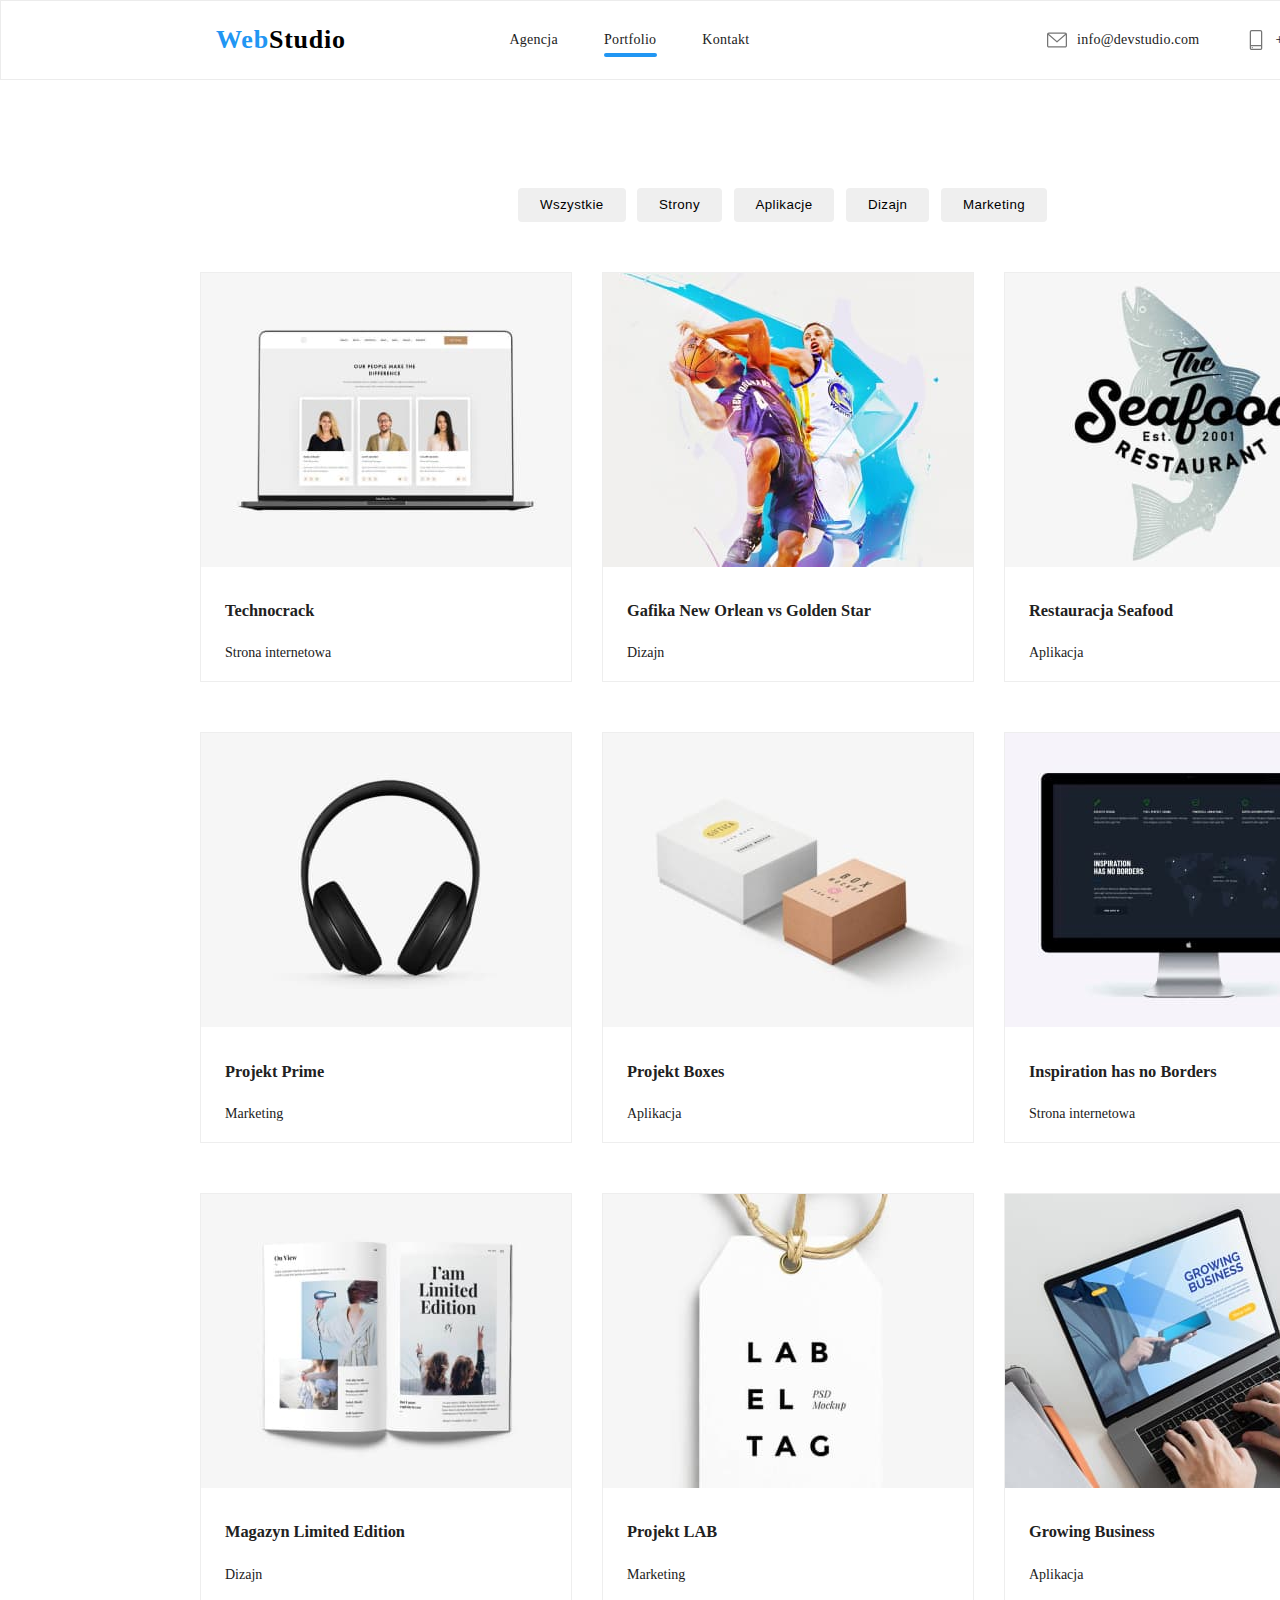
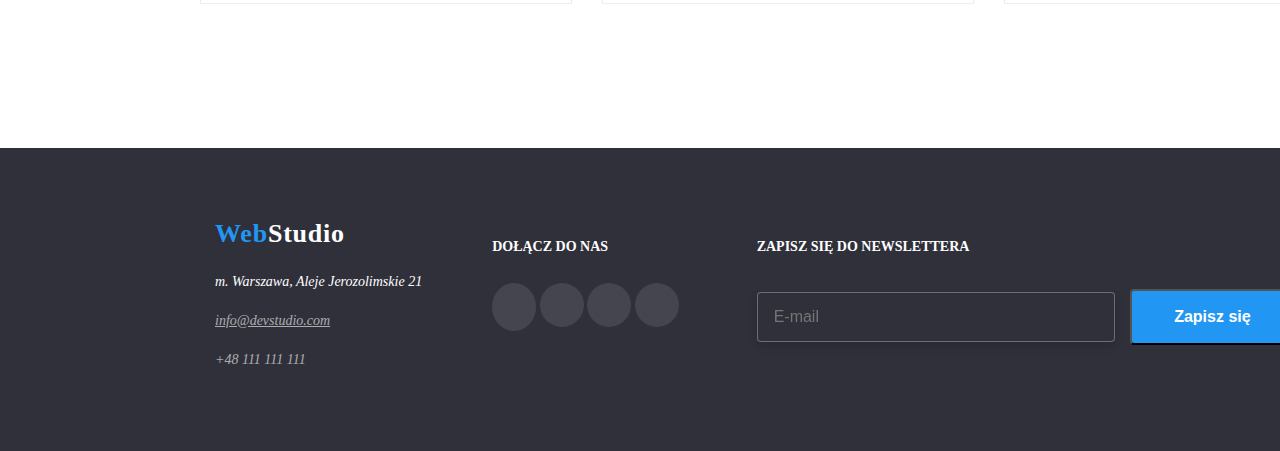
==== commit 92748cfe: "hw7 header finished" ====
--- a/portfolio.html
+++ b/portfolio.html
@@ -24,30 +24,30 @@
   <body>
     <header>
       <div class="navbar">
-        <div class="navbar__logo">
-          <a href="./index.html" class="navbar__logo-link"
-            ><span class="navbar__logo-color">Web</span>Studio</a
+        <div class="logo">
+          <a href="./index.html" class="logo-link"
+            ><span class="logo-link__logo-color">Web</span>Studio</a
           >
         </div>
 
-        <nav class="navbar__navigation-links">
-          <a class="navbar__top-link" href="./index.html">Agencja</a>
-          <a class="navbar__top-link active" href="./portfolio.html">Portfolio</a>
-          <a class="navbar__top-link" href="./kontakt">Kontakt</a>
+        <nav class="navigation-links">
+          <a class="navigation-links__top-link" href="./index.html">Agencja</a>
+          <a class="navigation-links__top-link active" href="./portfolio.html">Portfolio</a>
+          <a class="navigation-links__top-link" href="./kontakt">Kontakt</a>
         </nav>
 
-        <div class="navbar__contact-links">
+        <div class="contact-links">
           <div>
-            <a class="navbar__top-contact" href="mailto:info@devstudio.com">
-              <svg class="navbar__contact-link--icon">
+            <a class="contact-links__top-contact" href="mailto:info@devstudio.com">
+              <svg class="contact-links__contact-link--icon">
                 <use href="./images/svg/icons.svg#icon-envelope"></use>
               </svg>
               info@devstudio.com</a
             >
           </div>
           <div>
-            <a class="navbar__top-contact" href="tel:0048111111111">
-              <svg class="navbar__contact-link--icon">
+            <a class="contact-links__top-contact" href="tel:0048111111111">
+              <svg class="contact-links__contact-link--icon">
                 <use href="./images/svg/icons.svg#icon-smartphone"></use>
               </svg>
               +48 111 111 111</a
@@ -270,79 +270,73 @@
       </section>
     </main>
 
-     <footer class="foot">
-      <div class="foot__bottom-things">
-        <a href="./index.html" class="foot__brand-link"
-          ><span class="footer__logo-color">Web</span>Studio</a
+     <footer class="section-foot">
+      <div class="foot-logo-contact">
+        <a href="./index.html" class="foot-logo-contact__logo-link"
+          ><span class="foot-logo-contact__logo-color">Web</span>Studio</a
         >
         <address>
           <p style="color: #ffffff">m. Warszawa, Aleje Jerozolimskie 21</p>
           <p>
             <a
-              class="foot__bottom-link"
+              class="foot-logo-contact__contact-link"
               style="text-decoration: underline"
               href="mailto:info@devstudio.com"
               >info@devstudio.com</a
             >
           </p>
           <p>
-            <a class="foot__bottom-link" href="tel:0048111111111"
+            <a class="foot-logo-contact__contact-link" href="tel:0048111111111"
               >+48 111 111 111</a
             >
           </p>
         </address>
       </div>
-      <div class="foot__join-us">
+      <div class="foot-join-us">
         <p><b>dołącz do nas</b></p>
         <ul>
-          <li class="foot__footer-icons">
+          <li class="foot-join-us__footer-icons">
             <div>
-              <svg class="foot__svg-media" height="44px" width="44px">
+              <svg class="foot-join-us__footer-icons--svg-media" height="44px" width="44px">
                 <use href="./images/svg/icons.svg#icon-instagram"></use>
               </svg>
             </div>
           </li>
 
-          <li class="foot__footer-icons">
-            
-              <svg class="foot__svg-media" height="44px" width="44px">
-                <use href="./images/svg/icons.svg#icon-twitter"></use>
-              </svg>
-            
+          <li class="foot-join-us__footer-icons">
+            <svg class="foot-join-us__footer-icons--svg-media" height="44px" width="44px">
+              <use href="./images/svg/icons.svg#icon-twitter"></use>
+            </svg>
           </li>
 
-          <li class="foot__footer-icons">
-            
-              <svg class="foot__svg-media" height="44px" width="44px">
-                <use href="./images/svg/icons.svg#icon-facebook"></use>
-              </svg>
-            
+          <li class="foot-join-us__footer-icons">
+            <svg class="foot-join-us__footer-icons--svg-media" height="44px" width="44px">
+              <use href="./images/svg/icons.svg#icon-facebook"></use>
+            </svg>
           </li>
 
-          <li class="foot__footer-icons">
-            
-              <svg class="foot__svg-media" height="44px" width="44px">
-                <use href="./images/svg/icons.svg#icon-linkedin"></use>
-              </svg>
-            
+          <li class="foot-join-us__footer-icons">
+            <svg class="foot-join-us__footer-icons--svg-media" height="44px" width="44px">
+              <use href="./images/svg/icons.svg#icon-linkedin"></use>
+            </svg>
           </li>
         </ul>
       </div>
 
-      <div class="foot__newsletter">
+      <div class="foot-newsletter">
         <p><b>zapisz się do newslettera</b></p>
         <form name="sign-to-newsletter" autocomplete="on" novalidate>
           <label>
             <input
-              class="foot__newsletter-email"
+              class="foot-newsletter__email"
               type="email"
               name="email"
               placeholder="E-mail"
             />
           </label>
-          <button type="submit" class="foot__newsletter-button">
+          <button type="submit" class="foot-newsletter__button">
             <b>Zapisz się</b>
-            <svg class="foot__icon-send" height="24px" width="24px">
+            <svg class="foot-newsletter__button--icon-send" height="24px" width="24px">
               <use href="./images/svg/icons.svg#icon-send"></use>
             </svg>
           </button>
--- a/css/main.min.css
+++ b/css/main.min.css
@@ -1 +1 @@
-.projects__buttons li,.projects__card .projects__overlay,.projects__card,.modal__form .modal__send-button,.modal__form .modal__comment-rubric .modal__comment textarea,.modal__form .modal__rubric .modal__box .modal__row,.modal__form .modal__rubric .modal__box,.modal,.foot__newsletter-button,.foot__newsletter .foot__newsletter-email,.foot__join-us .foot__footer-icons,.foot__bottom-things a.foot__bottom-link,.clients .clients__logos .clients__icons,.section-crew .crew__card .crew__icons-media,.navbar__contact-links .navbar__top-contact .navbar__contact-link--icon,.navbar__contact-links .navbar__top-contact,.navbar__navigation-links .navbar__top-link{-webkit-transition-property:fill,background-color,border-color;transition-property:fill,background-color,border-color;-webkit-transition-duration:250ms;transition-duration:250ms;-webkit-transition-timing-function:cubic-bezier(0.4, 0, 0.2, 1);transition-timing-function:cubic-bezier(0.4, 0, 0.2, 1);-webkit-transition-delay:0;transition-delay:0}.navbar{display:-webkit-box;display:-ms-flexbox;display:flex;-webkit-box-orient:horizontal;-webkit-box-direction:normal;-ms-flex-direction:row;flex-direction:row;-webkit-box-pack:justify;-ms-flex-pack:justify;justify-content:space-between;-webkit-box-align:center;-ms-flex-align:center;align-items:center;height:80px;border:1px solid #ececec;margin:0}.navbar__logo a{display:-webkit-box;display:-ms-flexbox;display:flex;-webkit-box-align:center;-ms-flex-align:center;align-items:center;text-decoration:none;margin-left:215px}.navbar__logo-link{text-decoration:none;font-weight:700;font-size:26px;line-height:2em;letter-spacing:.03em;color:#000}.navbar__logo-link .navbar__logo-color{color:#2196f3}.navbar__navigation-links{display:-webkit-box;display:-ms-flexbox;display:flex;-webkit-box-orient:horizontal;-webkit-box-direction:normal;-ms-flex-direction:row;flex-direction:row;-webkit-box-align:end;-ms-flex-align:end;align-items:flex-end;-webkit-column-gap:46px;-moz-column-gap:46px;column-gap:46px;font-weight:500;letter-spacing:.02em;margin:0;padding-left:93px}.navbar__navigation-links .active::after{position:absolute;content:"";display:block;width:53px;height:4px;border-radius:4px;background-color:#2196f3;margin-top:5px;margin-bottom:0}.navbar__navigation-links a{color:#212121;text-decoration:none}.navbar__navigation-links a:hover{color:#2196f3}.navbar__navigation-links .navbar__top-link{text-decoration:none;color:#212121}.navbar__navigation-links .navbar__top-link:hover{color:#2196f3}.navbar__navigation-links .navbar__top-link:active{color:#2196f3}.navbar__contact-links{display:-webkit-box;display:-ms-flexbox;display:flex;padding:0px 227px;-webkit-column-gap:46px;-moz-column-gap:46px;column-gap:46px;font-weight:500;letter-spacing:.02em}.navbar__contact-links a{display:-webkit-box;display:-ms-flexbox;display:flex;-webkit-box-align:center;-ms-flex-align:center;align-items:center;color:#212121}.navbar__contact-links .navbar__top-contact{text-decoration:none;color:#212121}.navbar__contact-links .navbar__top-contact:hover{color:#2196f3}.navbar__contact-links .navbar__top-contact:active{color:#2196f3}.navbar__contact-links .navbar__top-contact:hover .navbar__contact-link--icon{fill:#2196f3}.navbar__contact-links .navbar__top-contact .navbar__contact-link--icon{display:-webkit-inline-box;display:-ms-inline-flexbox;display:inline-flex;-webkit-box-orient:horizontal;-webkit-box-direction:normal;-ms-flex-direction:row;flex-direction:row;margin-right:10px;height:30px;width:20px;fill:#212121}.heading{display:-webkit-box;display:-ms-flexbox;display:flex;-webkit-box-orient:vertical;-webkit-box-direction:normal;-ms-flex-direction:column;flex-direction:column;-webkit-box-align:center;-ms-flex-align:center;align-items:center;margin:0 auto;background:#2f303a;padding:200px 452px 200px 452px;background-image:-webkit-gradient(linear, left top, left bottom, from(rgba(47, 48, 58, 0.4)), to(rgba(47, 48, 58, 0.4))),url("../images/main-page/backgroud-picture.jpg");background-image:linear-gradient(to bottom, rgba(47, 48, 58, 0.4), rgba(47, 48, 58, 0.4)),url("../images/main-page/backgroud-picture.jpg");background-repeat:no-repeat;background-position:center;background-size:cover;width:100%}.heading .heading__text{display:-webkit-box;display:-ms-flexbox;display:flex;-webkit-box-pack:center;-ms-flex-pack:center;justify-content:center}.heading__button{padding:10px 41px 10px 42px;letter-spacing:.06em;border-radius:4px;border:none;font-size:16px;line-height:1.87em;background-color:#2196f3;color:#fff;cursor:pointer}.section-advanteges{line-height:1.5em;letter-spacing:.03em;text-decoration:none;color:#757575}.section-advanteges__list-of-blocks{display:-webkit-box;display:-ms-flexbox;display:flex;-webkit-box-orient:horizontal;-webkit-box-direction:normal;-ms-flex-direction:row;flex-direction:row;-webkit-box-pack:center;-ms-flex-pack:center;justify-content:center}.section-advanteges__block{margin:15px;width:270px}.section-advanteges__block .section-advantages__image{display:-webkit-box;display:-ms-flexbox;display:flex;-webkit-box-pack:center;-ms-flex-pack:center;justify-content:center;-webkit-box-align:center;-ms-flex-align:center;align-items:center;height:120px;width:270px;background-color:#f5f4fa}.section-advanteges__block .section-advantages__image .section-advantages__image--svg{height:70px;width:70px}.workscope{display:-webkit-box;display:-ms-flexbox;display:flex;-webkit-box-orient:vertical;-webkit-box-direction:normal;-ms-flex-direction:column;flex-direction:column;width:1200px;margin:0 auto}.workscope .workscope__list{display:-webkit-box;display:-ms-flexbox;display:flex;-webkit-box-orient:horizontal;-webkit-box-direction:normal;-ms-flex-direction:row;flex-direction:row;-webkit-column-gap:30px;-moz-column-gap:30px;column-gap:30px}.workscope .workscope__list .workscope__computers--image{display:-webkit-box;display:-ms-flexbox;display:flex;-webkit-box-orient:vertical;-webkit-box-direction:normal;-ms-flex-direction:column;flex-direction:column;-webkit-box-pack:end;-ms-flex-pack:end;justify-content:flex-end;width:370px;height:294px;background-image:url("../images/main-page/workscope__computers.jpg");background-repeat:no-repeat;background-position:center;background-size:cover}.workscope .workscope__list .workscope__gradient{display:-webkit-box;display:-ms-flexbox;display:flex;-webkit-box-orient:horizontal;-webkit-box-direction:normal;-ms-flex-direction:row;flex-direction:row;-webkit-box-pack:center;-ms-flex-pack:center;justify-content:center;-webkit-box-align:center;-ms-flex-align:center;align-items:center;width:100%;height:70px;color:#fff;background-image:-webkit-gradient(linear, left top, left bottom, from(rgba(47, 48, 58, 0.8)), to(rgba(47, 48, 58, 0.8)));background-image:linear-gradient(to bottom, rgba(47, 48, 58, 0.8), rgba(47, 48, 58, 0.8))}.workscope .workscope__list .workscope__gradient p{display:-webkit-box;display:-ms-flexbox;display:flex;-webkit-box-orient:horizontal;-webkit-box-direction:normal;-ms-flex-direction:row;flex-direction:row;-webkit-box-align:center;-ms-flex-align:center;align-items:center;text-transform:uppercase}.workscope .workscope__list .workscope__mobile--image{display:-webkit-box;display:-ms-flexbox;display:flex;-webkit-box-orient:vertical;-webkit-box-direction:normal;-ms-flex-direction:column;flex-direction:column;-webkit-box-pack:end;-ms-flex-pack:end;justify-content:flex-end;width:370px;height:294px;background-image:url("../images/main-page/workscope__mobile.jpg");background-repeat:no-repeat;background-position:center;background-size:cover}.workscope .workscope__list .workscope__gradient{display:-webkit-box;display:-ms-flexbox;display:flex;-webkit-box-orient:horizontal;-webkit-box-direction:normal;-ms-flex-direction:row;flex-direction:row;-webkit-box-pack:center;-ms-flex-pack:center;justify-content:center;-webkit-box-align:center;-ms-flex-align:center;align-items:center;width:100%;height:70px;color:#fff;background-image:-webkit-gradient(linear, left top, left bottom, from(rgba(47, 48, 58, 0.8)), to(rgba(47, 48, 58, 0.8)));background-image:linear-gradient(to bottom, rgba(47, 48, 58, 0.8), rgba(47, 48, 58, 0.8))}.workscope .workscope__list .workscope__gradient p{display:-webkit-box;display:-ms-flexbox;display:flex;-webkit-box-orient:horizontal;-webkit-box-direction:normal;-ms-flex-direction:row;flex-direction:row;-webkit-box-align:center;-ms-flex-align:center;align-items:center;text-transform:uppercase}.workscope .workscope__list .workscope__graphic--image{display:-webkit-box;display:-ms-flexbox;display:flex;-webkit-box-orient:vertical;-webkit-box-direction:normal;-ms-flex-direction:column;flex-direction:column;-webkit-box-pack:end;-ms-flex-pack:end;justify-content:flex-end;width:370px;height:294px;background-image:url("../images/main-page/workscope__graphic.jpg");background-repeat:no-repeat;background-position:center;background-size:cover}.workscope .workscope__list .workscope__gradient{display:-webkit-box;display:-ms-flexbox;display:flex;-webkit-box-orient:horizontal;-webkit-box-direction:normal;-ms-flex-direction:row;flex-direction:row;-webkit-box-pack:center;-ms-flex-pack:center;justify-content:center;-webkit-box-align:center;-ms-flex-align:center;align-items:center;width:100%;height:70px;color:#fff;background-image:-webkit-gradient(linear, left top, left bottom, from(rgba(47, 48, 58, 0.8)), to(rgba(47, 48, 58, 0.8)));background-image:linear-gradient(to bottom, rgba(47, 48, 58, 0.8), rgba(47, 48, 58, 0.8))}.workscope .workscope__list .workscope__gradient p{display:-webkit-box;display:-ms-flexbox;display:flex;-webkit-box-orient:horizontal;-webkit-box-direction:normal;-ms-flex-direction:row;flex-direction:row;-webkit-box-align:center;-ms-flex-align:center;align-items:center;text-transform:uppercase}.section-crew{display:-webkit-box;display:-ms-flexbox;display:flex;-webkit-box-orient:vertical;-webkit-box-direction:normal;-ms-flex-direction:column;flex-direction:column;-webkit-box-pack:center;-ms-flex-pack:center;justify-content:center;-webkit-box-align:center;-ms-flex-align:center;align-items:center;margin:0 auto;background:#f5f4fa}.section-crew li{display:-webkit-inline-box;display:-ms-inline-flexbox;display:inline-flex;list-style:none;-webkit-box-align:center;-ms-flex-align:center;align-items:center}.section-crew .crew__list{display:-webkit-box;display:-ms-flexbox;display:flex;-webkit-box-orient:horizontal;-webkit-box-direction:normal;-ms-flex-direction:row;flex-direction:row}.section-crew .crew__card{text-align:center;margin:15px;font-size:16px;line-height:1.37em;letter-spacing:.03em;background:#fff;-webkit-box-shadow:0px 1px 3px rgba(0,0,0,.12),0px 1px 1px rgba(0,0,0,.14),0px 2px 1px rgba(0,0,0,.2);box-shadow:0px 1px 3px rgba(0,0,0,.12),0px 1px 1px rgba(0,0,0,.14),0px 2px 1px rgba(0,0,0,.2);border-radius:0px 0px 4px 4px}.section-crew .crew__card .crew__card-note{margin-bottom:30px}.section-crew .crew__card .crew__icons-media{display:-webkit-box;display:-ms-flexbox;display:flex;-webkit-box-align:center;-ms-flex-align:center;align-items:center;cursor:pointer;border-radius:50%;fill:#afb1b8}.section-crew .crew__card .crew__icons-media:hover{background-color:#2196f3;fill:#fff}.section-crew .crew__card .crew__icons-media .crew__svg-media{padding:11px}.clients{padding-bottom:94px}.clients .clients__logos{display:-webkit-box;display:-ms-flexbox;display:flex;-webkit-box-orient:horizontal;-webkit-box-direction:normal;-ms-flex-direction:row;flex-direction:row;-webkit-box-pack:center;-ms-flex-pack:center;justify-content:center;-webkit-box-align:center;-ms-flex-align:center;align-items:center;-webkit-column-gap:30px;-moz-column-gap:30px;column-gap:30px}.clients .clients__logos .clients__icons{display:-webkit-inline-box;display:-ms-inline-flexbox;display:inline-flex;-ms-flex-wrap:wrap;flex-wrap:wrap;padding:8px;border:1px solid;border-radius:4px;cursor:pointer;border-color:#afb1b8;fill:#afb1b8}.clients .clients__logos .clients__icons:hover{fill:#2196f3;border-color:#2196f3}.foot{display:-webkit-box;display:-ms-flexbox;display:flex;-webkit-box-orient:horizontal;-webkit-box-direction:normal;-ms-flex-direction:row;flex-direction:row;-webkit-box-pack:start;-ms-flex-pack:start;justify-content:start;-webkit-box-align:center;-ms-flex-align:center;align-items:center;text-decoration:none;background:#2f303a}.foot__bottom-things{display:-webkit-box;display:-ms-flexbox;display:flex;-webkit-box-orient:vertical;-webkit-box-direction:normal;-ms-flex-direction:column;flex-direction:column;padding:60px 60px;padding-left:215px;padding-right:70px}.foot__bottom-things .foot__bottom-things p{padding-bottom:9px}.foot__bottom-things .foot__brand-link{text-decoration:none;font-weight:700;font-size:26px;line-height:2em;letter-spacing:.03em;color:#fff}.foot__bottom-things .foot__brand-link .footer__logo-color{color:#2196f3}.foot__bottom-things a.foot__bottom-link{color:rgba(255,255,255,.6);text-decoration:none}.foot__bottom-things a.foot__bottom-link:hover{color:#2196f3}.foot__bottom-things a.foot__bottom-link:active{color:#2196f3}.foot__join-us{display:-webkit-box;display:-ms-flexbox;display:flex;-webkit-box-orient:vertical;-webkit-box-direction:normal;-ms-flex-direction:column;flex-direction:column;-webkit-box-align:start;-ms-flex-align:start;align-items:flex-start;padding-top:72px;padding-bottom:100px;color:#fff;text-transform:uppercase}.foot__join-us .foot__footer-icons{display:-webkit-inline-box;display:-ms-inline-flexbox;display:inline-flex;-webkit-box-orient:horizontal;-webkit-box-direction:normal;-ms-flex-direction:row;flex-direction:row;-webkit-box-align:center;-ms-flex-align:center;align-items:center;border-radius:50%;cursor:pointer;fill:#fff;background-color:rgba(255,255,255,.1)}.foot__join-us .foot__footer-icons:hover{background-color:#2196f3}.foot__join-us .foot__footer-icons .foot__svg-media{padding:11px}.foot__newsletter{display:-webkit-box;display:-ms-flexbox;display:flex;-webkit-box-orient:vertical;-webkit-box-direction:normal;-ms-flex-direction:column;flex-direction:column;padding-top:72px;padding-bottom:100px;padding-left:78px;background-color:#2f303a}.foot__newsletter p{text-transform:uppercase;padding-bottom:20px;color:#fff}.foot__newsletter .foot__newsletter-email{display:inline;background-color:#2f303a;border:1px solid rgba(255,255,255,.3);border-radius:4px;height:50px;padding-left:16px;margin-right:12px;width:358px;font-size:16px;-webkit-filter:drop-shadow(0px 4px 4px rgba(0, 0, 0, 0.15));filter:drop-shadow(0px 4px 4px rgba(0, 0, 0, 0.15))}.foot__newsletter .foot__newsletter-email:hover{border-color:#2196f3}.foot__newsletter-button{display:-webkit-inline-box;display:-ms-inline-flexbox;display:inline-flex;-webkit-box-align:center;-ms-flex-align:center;align-items:center;-webkit-box-pack:center;-ms-flex-pack:center;justify-content:center;padding-left:42px;background-color:#2196f3;color:#fff;border-radius:4px;font-size:16px}.foot__newsletter-button:hover{-webkit-box-shadow:0px 4px 4px rgba(0,0,0,.15);box-shadow:0px 4px 4px rgba(0,0,0,.15);cursor:pointer}.foot__newsletter-button .foot__icon-send{margin:13px 28px 13px 24px;fill:#fff}.backdrop{position:fixed;left:0;top:0;width:100%;height:100%;background-color:rgba(0,0,0,.1)}.modal{position:absolute;top:50%;left:50%;-webkit-transform:translate(-50%, -50%);transform:translate(-50%, -50%);width:528px;min-height:581px;border-radius:4px;background-color:#fff}.modal:hover{-webkit-box-shadow:0px 1px 3px rgba(0,0,0,.12),0px 1px 1px rgba(0,0,0,.14),0px 2px 1px rgba(0,0,0,.2);box-shadow:0px 1px 3px rgba(0,0,0,.12),0px 1px 1px rgba(0,0,0,.14),0px 2px 1px rgba(0,0,0,.2)}.modal__button-close{position:absolute;top:8px;right:8px;width:30px;height:30px;background-color:#fff;fill:#000;border:1px solid rgba(0,0,0,.1);border-radius:50%;cursor:pointer}.is-hidden{opacity:0;visibility:hidden;pointer-events:none;-webkit-transform:translateX(-50%) translateY(-50%) scale(0) rotate(0deg) skew(40deg, 40deg);transform:translateX(-50%) translateY(-50%) scale(0) rotate(0deg) skew(40deg, 40deg)}.modal__form{display:-webkit-box;display:-ms-flexbox;display:flex;-webkit-box-orient:vertical;-webkit-box-direction:normal;-ms-flex-direction:column;flex-direction:column;padding-left:40px}.modal__form .modal__form-title{display:-webkit-box;display:-ms-flexbox;display:flex;-webkit-box-align:center;-ms-flex-align:center;align-items:center;-webkit-box-pack:center;-ms-flex-pack:center;justify-content:center;padding:40px 40px 30px 40px;font-size:20px;line-height:23px}.modal__form .modal__rubric{display:-webkit-box;display:-ms-flexbox;display:flex;-webkit-box-orient:vertical;-webkit-box-direction:normal;-ms-flex-direction:column;flex-direction:column}.modal__form .modal__rubric p{padding-left:40px;padding-bottom:4px;font-size:12px;line-height:14px;letter-spacing:.01em;color:#757575}.modal__form .modal__rubric .modal__box{display:-webkit-box;display:-ms-flexbox;display:flex;-webkit-box-orient:horizontal;-webkit-box-direction:normal;-ms-flex-direction:row;flex-direction:row;-webkit-box-align:center;-ms-flex-align:center;align-items:center;padding-left:15px;width:448px;height:40px;border:1px solid rgba(33,33,33,.2);border-radius:4px;margin-left:40px;margin-bottom:28px}.modal__form .modal__rubric .modal__box:hover{border-color:#2196f3;fill:#2196f3}.modal__form .modal__rubric .modal__box .modal__icon{display:-webkit-inline-box;display:-ms-inline-flexbox;display:inline-flex;border:none;margin-right:15px}.modal__form .modal__rubric .modal__box .modal__row{display:-webkit-inline-box;display:-ms-inline-flexbox;display:inline-flex;cursor:text;width:100%;height:100%;border:none}.modal__form .modal__rubric .modal__box .modal__row:hover{border-color:#fff}.modal__form .modal__rubric .modal__box .modal__row:focus{border-color:#fff}.modal__form .modal__comment-rubric{display:-webkit-box;display:-ms-flexbox;display:flex;-webkit-box-orient:vertical;-webkit-box-direction:normal;-ms-flex-direction:column;flex-direction:column}.modal__form .modal__comment-rubric p{padding-left:40px;padding-bottom:4px;font-size:12px;line-height:14px;letter-spacing:.01em;color:#757575}.modal__form .modal__comment-rubric .modal__comment{display:-webkit-box;display:-ms-flexbox;display:flex;-webkit-box-orient:horizontal;-webkit-box-direction:normal;-ms-flex-direction:row;flex-direction:row;-webkit-box-align:center;-ms-flex-align:center;align-items:center;-webkit-box-pack:start;-ms-flex-pack:start;justify-content:flex-start;margin-left:40px}.modal__form .modal__comment-rubric .modal__comment textarea{resize:none;height:120px;width:448px;padding:12px 16px 12px 16px;border:1px solid rgba(33,33,33,.2);border-radius:4px}.modal__form .modal__comment-rubric .modal__comment textarea:hover{border-color:#2196f3}.modal__form .modal__send-button{border:none;padding:10px 76px 10px 76px;margin:30px 164px 40px 164px;background-color:#2196f3;color:#fff;border-radius:4px;font-size:16px;line-height:30px}.modal__form .modal__send-button:hover{-webkit-box-shadow:0px 4px 4px rgba(0,0,0,.15);box-shadow:0px 4px 4px rgba(0,0,0,.15);cursor:pointer}.modal__checkbox:checked~.modal__check-sign{background-color:#2196f3;fill:#fff;visibility:visible}.modal__law-rules{display:block;position:relative;cursor:pointer;margin-top:25px;margin-left:54px;margin-right:7px}.modal__law-rules p :not(a.modal__law-link){color:#757575}.modal__law-rules .modal__checkbox-frame{position:absolute;display:block;border:1px solid #212121;border-radius:2px;height:17px;width:18px}.modal__law-rules .modal__checkbox-frame .modal__check-sign{position:absolute;top:0;left:0;width:16px;height:15px;visibility:hidden}.modal__law-rules .modal__checkbox-frame .modal__checkbox{position:absolute;display:block;opacity:0;cursor:pointer;height:0;width:0}.modal__law-rules .modal__text-field{padding-left:20px}.modal__law-rules .modal__text-field a.modal__law-link{color:#2196f3;text-decoration:underline}.projects{display:-webkit-box;display:-ms-flexbox;display:flex;-webkit-box-orient:vertical;-webkit-box-direction:normal;-ms-flex-direction:column;flex-direction:column}.projects__list{display:-webkit-box;display:-ms-flexbox;display:flex;-webkit-box-orient:horizontal;-webkit-box-direction:normal;-ms-flex-direction:row;flex-direction:row;-webkit-column-gap:30px;-moz-column-gap:30px;column-gap:30px}.projects__card{display:-webkit-box;display:-ms-flexbox;display:flex;-webkit-box-orient:vertical;-webkit-box-direction:normal;-ms-flex-direction:column;flex-direction:column;-webkit-box-align:start;-ms-flex-align:start;align-items:flex-start;margin-bottom:50px;border:1px solid #eee;position:relative;overflow:hidden;cursor:pointer}.projects__card:hover{-webkit-box-shadow:0px 1px 1px rgba(0,0,0,.12),0px 4px 4px rgba(0,0,0,.06),1px 4px 6px rgba(0,0,0,.16);box-shadow:0px 1px 1px rgba(0,0,0,.12),0px 4px 4px rgba(0,0,0,.06),1px 4px 6px rgba(0,0,0,.16)}.projects__card:hover .projects__overlay{-webkit-transform:translateY(0);transform:translateY(0);background-color:rgba(33,150,243,.9)}.projects__card .projects__note{width:100%;height:100%;z-index:4;background-color:#fff}.projects__card .projects__note .projects__title{margin-bottom:20px;padding-left:24px}.projects__card .projects__overlay{position:absolute;top:0;left:0;width:100%;height:100%;z-index:1;-webkit-transform:translateY(100%);transform:translateY(100%)}.projects__card .projects__overlay p{padding:10px;font-size:18px;color:#fff;letter-spacing:.03em;line-height:28px}.projects__buttons{margin-left:310px;margin-right:318px;margin-bottom:50px}.projects__buttons li{display:inline-block;margin-left:8px;border:none;text-decoration:none;color:#fff}.projects__button{padding:6px 22px 6px 22px;border:none;border-radius:4px;text-align:center;line-height:1.62em;letter-spacing:.03em;cursor:pointer}.projects__button:hover{background-color:#2196f3;color:#fff;border-color:#2196f3;border:0px;-webkit-box-shadow:0px 3px 1px rgba(0,0,0,.1),0px 1px 2px rgba(0,0,0,.08),0px 2px 2px rgba(0,0,0,.12);box-shadow:0px 3px 1px rgba(0,0,0,.1),0px 1px 2px rgba(0,0,0,.08),0px 2px 2px rgba(0,0,0,.12)}*{-webkit-box-sizing:border-box;box-sizing:border-box}body{color:#212121;font-size:14px;line-height:16px;min-height:100%;width:1600px;margin:0 auto}section{padding-top:94px;padding-bottom:94px}ul{list-style-type:none;padding-left:0}h1{text-transform:uppercase;letter-spacing:.06em;text-align:center;font-weight:900;font-size:44px;line-height:1.75em;color:#fff}h2{text-align:center;font-size:36px;padding-bottom:50px;margin:0px}h3{text-align:left;padding-bottom:10px;-webkit-text-decoration:solid;text-decoration:solid;padding-top:20px}h4{margin-top:30px;margin-bottom:10px;-webkit-text-decoration:solid;text-decoration:solid}.container{margin:0px auto;max-width:1200px}/*# sourceMappingURL=main.min.css.map */+.projects__buttons li,.projects__card .projects__overlay,.projects__card,.modal__form .modal__send-button,.modal__form .modal__comment-rubric .modal__comment textarea,.modal__form .modal__rubric .modal__box .modal__row,.modal__form .modal__rubric .modal__box,.modal,.foot-newsletter .foot-newsletter__button,.foot-newsletter .foot-newsletter__email,.foot-join-us .foot-join-us__footer-icons,.foot-logo-contact a.foot-logo-contact__contact-link,.section-clients .section-clients__logos .section-clients__icons,.member-profile .member-profile__icons-media,.contact-links .contact-links__top-contact .contact-links__contact-link--icon,.contact-links .contact-links__top-contact,.navigation-links .navigation-links__top-link{-webkit-transition-property:fill,background-color,border-color;transition-property:fill,background-color,border-color;-webkit-transition-duration:250ms;transition-duration:250ms;-webkit-transition-timing-function:cubic-bezier(0.4, 0, 0.2, 1);transition-timing-function:cubic-bezier(0.4, 0, 0.2, 1);-webkit-transition-delay:0;transition-delay:0}.navbar{display:-webkit-box;display:-ms-flexbox;display:flex;-webkit-box-orient:horizontal;-webkit-box-direction:normal;-ms-flex-direction:row;flex-direction:row;-webkit-box-pack:justify;-ms-flex-pack:justify;justify-content:space-between;-webkit-box-align:center;-ms-flex-align:center;align-items:center;height:80px;border:1px solid #ececec;margin:0}.logo a{display:-webkit-box;display:-ms-flexbox;display:flex;-webkit-box-align:center;-ms-flex-align:center;align-items:center;text-decoration:none;margin-left:215px}.logo-link{text-decoration:none;font-weight:700;font-size:26px;line-height:2em;letter-spacing:.03em;color:#000}.logo-link .logo-link__logo-color{color:#2196f3}.navigation-links{display:-webkit-box;display:-ms-flexbox;display:flex;-webkit-box-orient:horizontal;-webkit-box-direction:normal;-ms-flex-direction:row;flex-direction:row;-webkit-box-align:end;-ms-flex-align:end;align-items:flex-end;-webkit-column-gap:46px;-moz-column-gap:46px;column-gap:46px;font-weight:500;letter-spacing:.02em;margin:0;padding-left:93px}.navigation-links .active::after{position:absolute;content:"";display:block;width:53px;height:4px;border-radius:4px;background-color:#2196f3;margin-top:5px;margin-bottom:0}.navigation-links a{color:#212121;text-decoration:none}.navigation-links a:hover{color:#2196f3}.navigation-links .navigation-links__top-link{text-decoration:none;color:#212121}.navigation-links .navigation-links__top-link:hover{color:#2196f3}.navigation-links .navigation-links__top-link:active{color:#2196f3}.contact-links{display:-webkit-box;display:-ms-flexbox;display:flex;padding:0px 227px;-webkit-column-gap:46px;-moz-column-gap:46px;column-gap:46px;font-weight:500;letter-spacing:.02em}.contact-links a{display:-webkit-box;display:-ms-flexbox;display:flex;-webkit-box-align:center;-ms-flex-align:center;align-items:center;color:#212121}.contact-links .contact-links__top-contact{text-decoration:none;color:#212121}.contact-links .contact-links__top-contact:hover{color:#2196f3}.contact-links .contact-links__top-contact:active{color:#2196f3}.contact-links .contact-links__top-contact:hover .contact-links__contact-link--icon{fill:#2196f3}.contact-links .contact-links__top-contact .contact-links__contact-link--icon{display:-webkit-inline-box;display:-ms-inline-flexbox;display:inline-flex;-webkit-box-orient:horizontal;-webkit-box-direction:normal;-ms-flex-direction:row;flex-direction:row;margin-right:10px;height:30px;width:20px;fill:#212121}.heading{display:-webkit-box;display:-ms-flexbox;display:flex;-webkit-box-orient:vertical;-webkit-box-direction:normal;-ms-flex-direction:column;flex-direction:column;-webkit-box-align:center;-ms-flex-align:center;align-items:center;margin:0 auto;background:#2f303a;padding:200px 452px 200px 452px;background-image:-webkit-gradient(linear, left top, left bottom, from(rgba(47, 48, 58, 0.4)), to(rgba(47, 48, 58, 0.4))),url("../images/main-page/backgroud-picture.jpg");background-image:linear-gradient(to bottom, rgba(47, 48, 58, 0.4), rgba(47, 48, 58, 0.4)),url("../images/main-page/backgroud-picture.jpg");background-repeat:no-repeat;background-position:center;background-size:cover;width:100%}.heading .heading__text{display:-webkit-box;display:-ms-flexbox;display:flex;-webkit-box-pack:center;-ms-flex-pack:center;justify-content:center}.heading__button{padding:10px 41px 10px 42px;letter-spacing:.06em;border-radius:4px;border:none;font-size:16px;line-height:1.87em;background-color:#2196f3;color:#fff;cursor:pointer}.section-advanteges{line-height:1.5em;letter-spacing:.03em;text-decoration:none;color:#757575}.section-advanteges__list-of-blocks{display:-webkit-box;display:-ms-flexbox;display:flex;-webkit-box-orient:horizontal;-webkit-box-direction:normal;-ms-flex-direction:row;flex-direction:row;-webkit-box-pack:center;-ms-flex-pack:center;justify-content:center}.section-advanteges__block{margin:15px;width:270px}.section-advanteges__block .section-advantages__image{display:-webkit-box;display:-ms-flexbox;display:flex;-webkit-box-pack:center;-ms-flex-pack:center;justify-content:center;-webkit-box-align:center;-ms-flex-align:center;align-items:center;height:120px;width:270px;background-color:#f5f4fa}.section-advanteges__block .section-advantages__image .section-advantages__image--svg{height:70px;width:70px}.workscope{display:-webkit-box;display:-ms-flexbox;display:flex;-webkit-box-orient:vertical;-webkit-box-direction:normal;-ms-flex-direction:column;flex-direction:column;width:1200px;margin:0 auto}.workscope .workscope__list{display:-webkit-box;display:-ms-flexbox;display:flex;-webkit-box-orient:horizontal;-webkit-box-direction:normal;-ms-flex-direction:row;flex-direction:row;-webkit-column-gap:30px;-moz-column-gap:30px;column-gap:30px}.workscope .workscope__list .workscope__computers--image{display:-webkit-box;display:-ms-flexbox;display:flex;-webkit-box-orient:vertical;-webkit-box-direction:normal;-ms-flex-direction:column;flex-direction:column;-webkit-box-pack:end;-ms-flex-pack:end;justify-content:flex-end;width:370px;height:294px;background-image:url("../images/main-page/workscope__computers.jpg");background-repeat:no-repeat;background-position:center;background-size:cover}.workscope .workscope__list .workscope__gradient{display:-webkit-box;display:-ms-flexbox;display:flex;-webkit-box-orient:horizontal;-webkit-box-direction:normal;-ms-flex-direction:row;flex-direction:row;-webkit-box-pack:center;-ms-flex-pack:center;justify-content:center;-webkit-box-align:center;-ms-flex-align:center;align-items:center;width:100%;height:70px;color:#fff;background-image:-webkit-gradient(linear, left top, left bottom, from(rgba(47, 48, 58, 0.8)), to(rgba(47, 48, 58, 0.8)));background-image:linear-gradient(to bottom, rgba(47, 48, 58, 0.8), rgba(47, 48, 58, 0.8))}.workscope .workscope__list .workscope__gradient p{display:-webkit-box;display:-ms-flexbox;display:flex;-webkit-box-orient:horizontal;-webkit-box-direction:normal;-ms-flex-direction:row;flex-direction:row;-webkit-box-align:center;-ms-flex-align:center;align-items:center;text-transform:uppercase}.workscope .workscope__list .workscope__mobile--image{display:-webkit-box;display:-ms-flexbox;display:flex;-webkit-box-orient:vertical;-webkit-box-direction:normal;-ms-flex-direction:column;flex-direction:column;-webkit-box-pack:end;-ms-flex-pack:end;justify-content:flex-end;width:370px;height:294px;background-image:url("../images/main-page/workscope__mobile.jpg");background-repeat:no-repeat;background-position:center;background-size:cover}.workscope .workscope__list .workscope__gradient{display:-webkit-box;display:-ms-flexbox;display:flex;-webkit-box-orient:horizontal;-webkit-box-direction:normal;-ms-flex-direction:row;flex-direction:row;-webkit-box-pack:center;-ms-flex-pack:center;justify-content:center;-webkit-box-align:center;-ms-flex-align:center;align-items:center;width:100%;height:70px;color:#fff;background-image:-webkit-gradient(linear, left top, left bottom, from(rgba(47, 48, 58, 0.8)), to(rgba(47, 48, 58, 0.8)));background-image:linear-gradient(to bottom, rgba(47, 48, 58, 0.8), rgba(47, 48, 58, 0.8))}.workscope .workscope__list .workscope__gradient p{display:-webkit-box;display:-ms-flexbox;display:flex;-webkit-box-orient:horizontal;-webkit-box-direction:normal;-ms-flex-direction:row;flex-direction:row;-webkit-box-align:center;-ms-flex-align:center;align-items:center;text-transform:uppercase}.workscope .workscope__list .workscope__graphic--image{display:-webkit-box;display:-ms-flexbox;display:flex;-webkit-box-orient:vertical;-webkit-box-direction:normal;-ms-flex-direction:column;flex-direction:column;-webkit-box-pack:end;-ms-flex-pack:end;justify-content:flex-end;width:370px;height:294px;background-image:url("../images/main-page/workscope__graphic.jpg");background-repeat:no-repeat;background-position:center;background-size:cover}.workscope .workscope__list .workscope__gradient{display:-webkit-box;display:-ms-flexbox;display:flex;-webkit-box-orient:horizontal;-webkit-box-direction:normal;-ms-flex-direction:row;flex-direction:row;-webkit-box-pack:center;-ms-flex-pack:center;justify-content:center;-webkit-box-align:center;-ms-flex-align:center;align-items:center;width:100%;height:70px;color:#fff;background-image:-webkit-gradient(linear, left top, left bottom, from(rgba(47, 48, 58, 0.8)), to(rgba(47, 48, 58, 0.8)));background-image:linear-gradient(to bottom, rgba(47, 48, 58, 0.8), rgba(47, 48, 58, 0.8))}.workscope .workscope__list .workscope__gradient p{display:-webkit-box;display:-ms-flexbox;display:flex;-webkit-box-orient:horizontal;-webkit-box-direction:normal;-ms-flex-direction:row;flex-direction:row;-webkit-box-align:center;-ms-flex-align:center;align-items:center;text-transform:uppercase}.section-crew{display:-webkit-box;display:-ms-flexbox;display:flex;-webkit-box-orient:vertical;-webkit-box-direction:normal;-ms-flex-direction:column;flex-direction:column;-webkit-box-pack:center;-ms-flex-pack:center;justify-content:center;-webkit-box-align:center;-ms-flex-align:center;align-items:center;margin:0 auto;background:#f5f4fa}.section-crew li{display:-webkit-inline-box;display:-ms-inline-flexbox;display:inline-flex;list-style:none;-webkit-box-align:center;-ms-flex-align:center;align-items:center}.section-crew .section-crew__list-of-members{display:-webkit-box;display:-ms-flexbox;display:flex;-webkit-box-orient:horizontal;-webkit-box-direction:normal;-ms-flex-direction:row;flex-direction:row}.member-profile{text-align:center;margin:15px;font-size:16px;line-height:1.37em;letter-spacing:.03em;background:#fff;-webkit-box-shadow:0px 1px 3px rgba(0,0,0,.12),0px 1px 1px rgba(0,0,0,.14),0px 2px 1px rgba(0,0,0,.2);box-shadow:0px 1px 3px rgba(0,0,0,.12),0px 1px 1px rgba(0,0,0,.14),0px 2px 1px rgba(0,0,0,.2);border-radius:0px 0px 4px 4px}.member-profile .member-profile__caption{margin-bottom:30px}.member-profile .member-profile__icons-media{display:-webkit-box;display:-ms-flexbox;display:flex;-webkit-box-align:center;-ms-flex-align:center;align-items:center;cursor:pointer;border-radius:50%;fill:#afb1b8}.member-profile .member-profile__icons-media:hover{background-color:#2196f3;fill:#fff}.member-profile .member-profile__icons-media .member-profile__icons--svg-media{padding:11px}.section-clients{padding-bottom:94px}.section-clients .section-clients__logos{display:-webkit-box;display:-ms-flexbox;display:flex;-webkit-box-orient:horizontal;-webkit-box-direction:normal;-ms-flex-direction:row;flex-direction:row;-webkit-box-pack:center;-ms-flex-pack:center;justify-content:center;-webkit-box-align:center;-ms-flex-align:center;align-items:center;-webkit-column-gap:30px;-moz-column-gap:30px;column-gap:30px}.section-clients .section-clients__logos .section-clients__icons{display:-webkit-inline-box;display:-ms-inline-flexbox;display:inline-flex;-ms-flex-wrap:wrap;flex-wrap:wrap;padding:8px;border:1px solid;border-radius:4px;cursor:pointer;border-color:#afb1b8;fill:#afb1b8}.section-clients .section-clients__logos .section-clients__icons:hover{fill:#2196f3;border-color:#2196f3}.section-foot{display:-webkit-box;display:-ms-flexbox;display:flex;-webkit-box-orient:horizontal;-webkit-box-direction:normal;-ms-flex-direction:row;flex-direction:row;-webkit-box-pack:start;-ms-flex-pack:start;justify-content:start;-webkit-box-align:center;-ms-flex-align:center;align-items:center;text-decoration:none;background:#2f303a}.foot-logo-contact{display:-webkit-box;display:-ms-flexbox;display:flex;-webkit-box-orient:vertical;-webkit-box-direction:normal;-ms-flex-direction:column;flex-direction:column;padding:60px 60px;padding-left:215px;padding-right:70px}.foot-logo-contact p{padding-bottom:9px}.foot-logo-contact .foot-logo-contact__logo-link{text-decoration:none;font-weight:700;font-size:26px;line-height:2em;letter-spacing:.03em;color:#fff}.foot-logo-contact .foot-logo-contact__logo-link .foot-logo-contact__logo-color{color:#2196f3}.foot-logo-contact a.foot-logo-contact__contact-link{color:rgba(255,255,255,.6);text-decoration:none}.foot-logo-contact a.foot-logo-contact__contact-link:hover{color:#2196f3}.foot-logo-contact a.foot-logo-contact__contact-link:active{color:#2196f3}.foot-join-us{display:-webkit-box;display:-ms-flexbox;display:flex;-webkit-box-orient:vertical;-webkit-box-direction:normal;-ms-flex-direction:column;flex-direction:column;-webkit-box-align:start;-ms-flex-align:start;align-items:flex-start;padding-top:72px;padding-bottom:100px;color:#fff;text-transform:uppercase}.foot-join-us .foot-join-us__footer-icons{display:-webkit-inline-box;display:-ms-inline-flexbox;display:inline-flex;-webkit-box-orient:horizontal;-webkit-box-direction:normal;-ms-flex-direction:row;flex-direction:row;-webkit-box-align:center;-ms-flex-align:center;align-items:center;border-radius:50%;cursor:pointer;fill:#fff;background-color:rgba(255,255,255,.1)}.foot-join-us .foot-join-us__footer-icons:hover{background-color:#2196f3}.foot-join-us .foot-join-us__footer-icons .foot-join-us__footer-icons--svg-media{padding:11px}.foot-newsletter{display:-webkit-box;display:-ms-flexbox;display:flex;-webkit-box-orient:vertical;-webkit-box-direction:normal;-ms-flex-direction:column;flex-direction:column;padding-top:72px;padding-bottom:100px;padding-left:78px;background-color:#2f303a}.foot-newsletter p{text-transform:uppercase;padding-bottom:20px;color:#fff}.foot-newsletter .foot-newsletter__email{display:inline;background-color:#2f303a;border:1px solid rgba(255,255,255,.3);border-radius:4px;height:50px;padding-left:16px;margin-right:12px;width:358px;font-size:16px;-webkit-filter:drop-shadow(0px 4px 4px rgba(0, 0, 0, 0.15));filter:drop-shadow(0px 4px 4px rgba(0, 0, 0, 0.15))}.foot-newsletter .foot-newsletter__email:hover{border-color:#2196f3}.foot-newsletter .foot-newsletter__button{display:-webkit-inline-box;display:-ms-inline-flexbox;display:inline-flex;-webkit-box-align:center;-ms-flex-align:center;align-items:center;-webkit-box-pack:center;-ms-flex-pack:center;justify-content:center;padding-left:42px;background-color:#2196f3;color:#fff;border-radius:4px;font-size:16px}.foot-newsletter .foot-newsletter__button:hover{-webkit-box-shadow:0px 4px 4px rgba(0,0,0,.15);box-shadow:0px 4px 4px rgba(0,0,0,.15);cursor:pointer}.foot-newsletter .foot-newsletter__button .foot-newsletter__button--icon-send{margin:13px 28px 13px 24px;fill:#fff}.backdrop{position:fixed;left:0;top:0;width:100%;height:100%;background-color:rgba(0,0,0,.1)}.modal{position:absolute;top:50%;left:50%;-webkit-transform:translate(-50%, -50%);transform:translate(-50%, -50%);width:528px;min-height:581px;border-radius:4px;background-color:#fff}.modal:hover{-webkit-box-shadow:0px 1px 3px rgba(0,0,0,.12),0px 1px 1px rgba(0,0,0,.14),0px 2px 1px rgba(0,0,0,.2);box-shadow:0px 1px 3px rgba(0,0,0,.12),0px 1px 1px rgba(0,0,0,.14),0px 2px 1px rgba(0,0,0,.2)}.modal__button-close{position:absolute;top:8px;right:8px;width:30px;height:30px;background-color:#fff;fill:#000;border:1px solid rgba(0,0,0,.1);border-radius:50%;cursor:pointer}.is-hidden{opacity:0;visibility:hidden;pointer-events:none;-webkit-transform:translateX(-50%) translateY(-50%) scale(0) rotate(0deg) skew(40deg, 40deg);transform:translateX(-50%) translateY(-50%) scale(0) rotate(0deg) skew(40deg, 40deg)}.modal__form{display:-webkit-box;display:-ms-flexbox;display:flex;-webkit-box-orient:vertical;-webkit-box-direction:normal;-ms-flex-direction:column;flex-direction:column;padding-left:40px}.modal__form .modal__form-title{display:-webkit-box;display:-ms-flexbox;display:flex;-webkit-box-align:center;-ms-flex-align:center;align-items:center;-webkit-box-pack:center;-ms-flex-pack:center;justify-content:center;padding:40px 40px 30px 40px;font-size:20px;line-height:23px}.modal__form .modal__rubric{display:-webkit-box;display:-ms-flexbox;display:flex;-webkit-box-orient:vertical;-webkit-box-direction:normal;-ms-flex-direction:column;flex-direction:column}.modal__form .modal__rubric p{padding-left:40px;padding-bottom:4px;font-size:12px;line-height:14px;letter-spacing:.01em;color:#757575}.modal__form .modal__rubric .modal__box{display:-webkit-box;display:-ms-flexbox;display:flex;-webkit-box-orient:horizontal;-webkit-box-direction:normal;-ms-flex-direction:row;flex-direction:row;-webkit-box-align:center;-ms-flex-align:center;align-items:center;padding-left:15px;width:448px;height:40px;border:1px solid rgba(33,33,33,.2);border-radius:4px;margin-left:40px;margin-bottom:28px}.modal__form .modal__rubric .modal__box:hover{border-color:#2196f3;fill:#2196f3}.modal__form .modal__rubric .modal__box .modal__icon{display:-webkit-inline-box;display:-ms-inline-flexbox;display:inline-flex;border:none;margin-right:15px}.modal__form .modal__rubric .modal__box .modal__row{display:-webkit-inline-box;display:-ms-inline-flexbox;display:inline-flex;cursor:text;width:100%;height:100%;border:none}.modal__form .modal__rubric .modal__box .modal__row:hover{border-color:#fff}.modal__form .modal__rubric .modal__box .modal__row:focus{border-color:#fff}.modal__form .modal__comment-rubric{display:-webkit-box;display:-ms-flexbox;display:flex;-webkit-box-orient:vertical;-webkit-box-direction:normal;-ms-flex-direction:column;flex-direction:column}.modal__form .modal__comment-rubric p{padding-left:40px;padding-bottom:4px;font-size:12px;line-height:14px;letter-spacing:.01em;color:#757575}.modal__form .modal__comment-rubric .modal__comment{display:-webkit-box;display:-ms-flexbox;display:flex;-webkit-box-orient:horizontal;-webkit-box-direction:normal;-ms-flex-direction:row;flex-direction:row;-webkit-box-align:center;-ms-flex-align:center;align-items:center;-webkit-box-pack:start;-ms-flex-pack:start;justify-content:flex-start;margin-left:40px}.modal__form .modal__comment-rubric .modal__comment textarea{resize:none;height:120px;width:448px;padding:12px 16px 12px 16px;border:1px solid rgba(33,33,33,.2);border-radius:4px}.modal__form .modal__comment-rubric .modal__comment textarea:hover{border-color:#2196f3}.modal__form .modal__send-button{border:none;padding:10px 76px 10px 76px;margin:30px 164px 40px 164px;background-color:#2196f3;color:#fff;border-radius:4px;font-size:16px;line-height:30px}.modal__form .modal__send-button:hover{-webkit-box-shadow:0px 4px 4px rgba(0,0,0,.15);box-shadow:0px 4px 4px rgba(0,0,0,.15);cursor:pointer}.modal__checkbox:checked~.modal__check-sign{background-color:#2196f3;fill:#fff;visibility:visible}.modal__law-rules{display:block;position:relative;cursor:pointer;margin-top:25px;margin-left:54px;margin-right:7px}.modal__law-rules p :not(a.modal__law-link){color:#757575}.modal__law-rules .modal__checkbox-frame{position:absolute;display:block;border:1px solid #212121;border-radius:2px;height:17px;width:18px}.modal__law-rules .modal__checkbox-frame .modal__check-sign{position:absolute;top:0;left:0;width:16px;height:15px;visibility:hidden}.modal__law-rules .modal__checkbox-frame .modal__checkbox{position:absolute;display:block;opacity:0;cursor:pointer;height:0;width:0}.modal__law-rules .modal__text-field{padding-left:20px}.modal__law-rules .modal__text-field a.modal__law-link{color:#2196f3;text-decoration:underline}.projects{display:-webkit-box;display:-ms-flexbox;display:flex;-webkit-box-orient:vertical;-webkit-box-direction:normal;-ms-flex-direction:column;flex-direction:column}.projects__list{display:-webkit-box;display:-ms-flexbox;display:flex;-webkit-box-orient:horizontal;-webkit-box-direction:normal;-ms-flex-direction:row;flex-direction:row;-webkit-column-gap:30px;-moz-column-gap:30px;column-gap:30px}.projects__card{display:-webkit-box;display:-ms-flexbox;display:flex;-webkit-box-orient:vertical;-webkit-box-direction:normal;-ms-flex-direction:column;flex-direction:column;-webkit-box-align:start;-ms-flex-align:start;align-items:flex-start;margin-bottom:50px;border:1px solid #eee;position:relative;overflow:hidden;cursor:pointer}.projects__card:hover{-webkit-box-shadow:0px 1px 1px rgba(0,0,0,.12),0px 4px 4px rgba(0,0,0,.06),1px 4px 6px rgba(0,0,0,.16);box-shadow:0px 1px 1px rgba(0,0,0,.12),0px 4px 4px rgba(0,0,0,.06),1px 4px 6px rgba(0,0,0,.16)}.projects__card:hover .projects__overlay{-webkit-transform:translateY(0);transform:translateY(0);background-color:rgba(33,150,243,.9)}.projects__card .projects__note{width:100%;height:100%;z-index:4;background-color:#fff}.projects__card .projects__note .projects__title{margin-bottom:20px;padding-left:24px}.projects__card .projects__overlay{position:absolute;top:0;left:0;width:100%;height:100%;z-index:1;-webkit-transform:translateY(100%);transform:translateY(100%)}.projects__card .projects__overlay p{padding:10px;font-size:18px;color:#fff;letter-spacing:.03em;line-height:28px}.projects__buttons{margin-left:310px;margin-right:318px;margin-bottom:50px}.projects__buttons li{display:inline-block;margin-left:8px;border:none;text-decoration:none;color:#fff}.projects__button{padding:6px 22px 6px 22px;border:none;border-radius:4px;text-align:center;line-height:1.62em;letter-spacing:.03em;cursor:pointer}.projects__button:hover{background-color:#2196f3;color:#fff;border-color:#2196f3;border:0px;-webkit-box-shadow:0px 3px 1px rgba(0,0,0,.1),0px 1px 2px rgba(0,0,0,.08),0px 2px 2px rgba(0,0,0,.12);box-shadow:0px 3px 1px rgba(0,0,0,.1),0px 1px 2px rgba(0,0,0,.08),0px 2px 2px rgba(0,0,0,.12)}*{-webkit-box-sizing:border-box;box-sizing:border-box}body{color:#212121;font-size:14px;line-height:16px;min-height:100%;width:1600px;margin:0 auto}section{padding-top:94px;padding-bottom:94px}ul{list-style-type:none;padding-left:0}h1{text-transform:uppercase;letter-spacing:.06em;text-align:center;font-weight:900;font-size:44px;line-height:1.75em;color:#fff}h2{text-align:center;font-size:36px;padding-bottom:50px;margin:0px}h3{text-align:left;padding-bottom:10px;-webkit-text-decoration:solid;text-decoration:solid;padding-top:20px}h4{margin-top:30px;margin-bottom:10px;-webkit-text-decoration:solid;text-decoration:solid}.container{margin:0px auto;max-width:1200px}/*# sourceMappingURL=main.min.css.map */